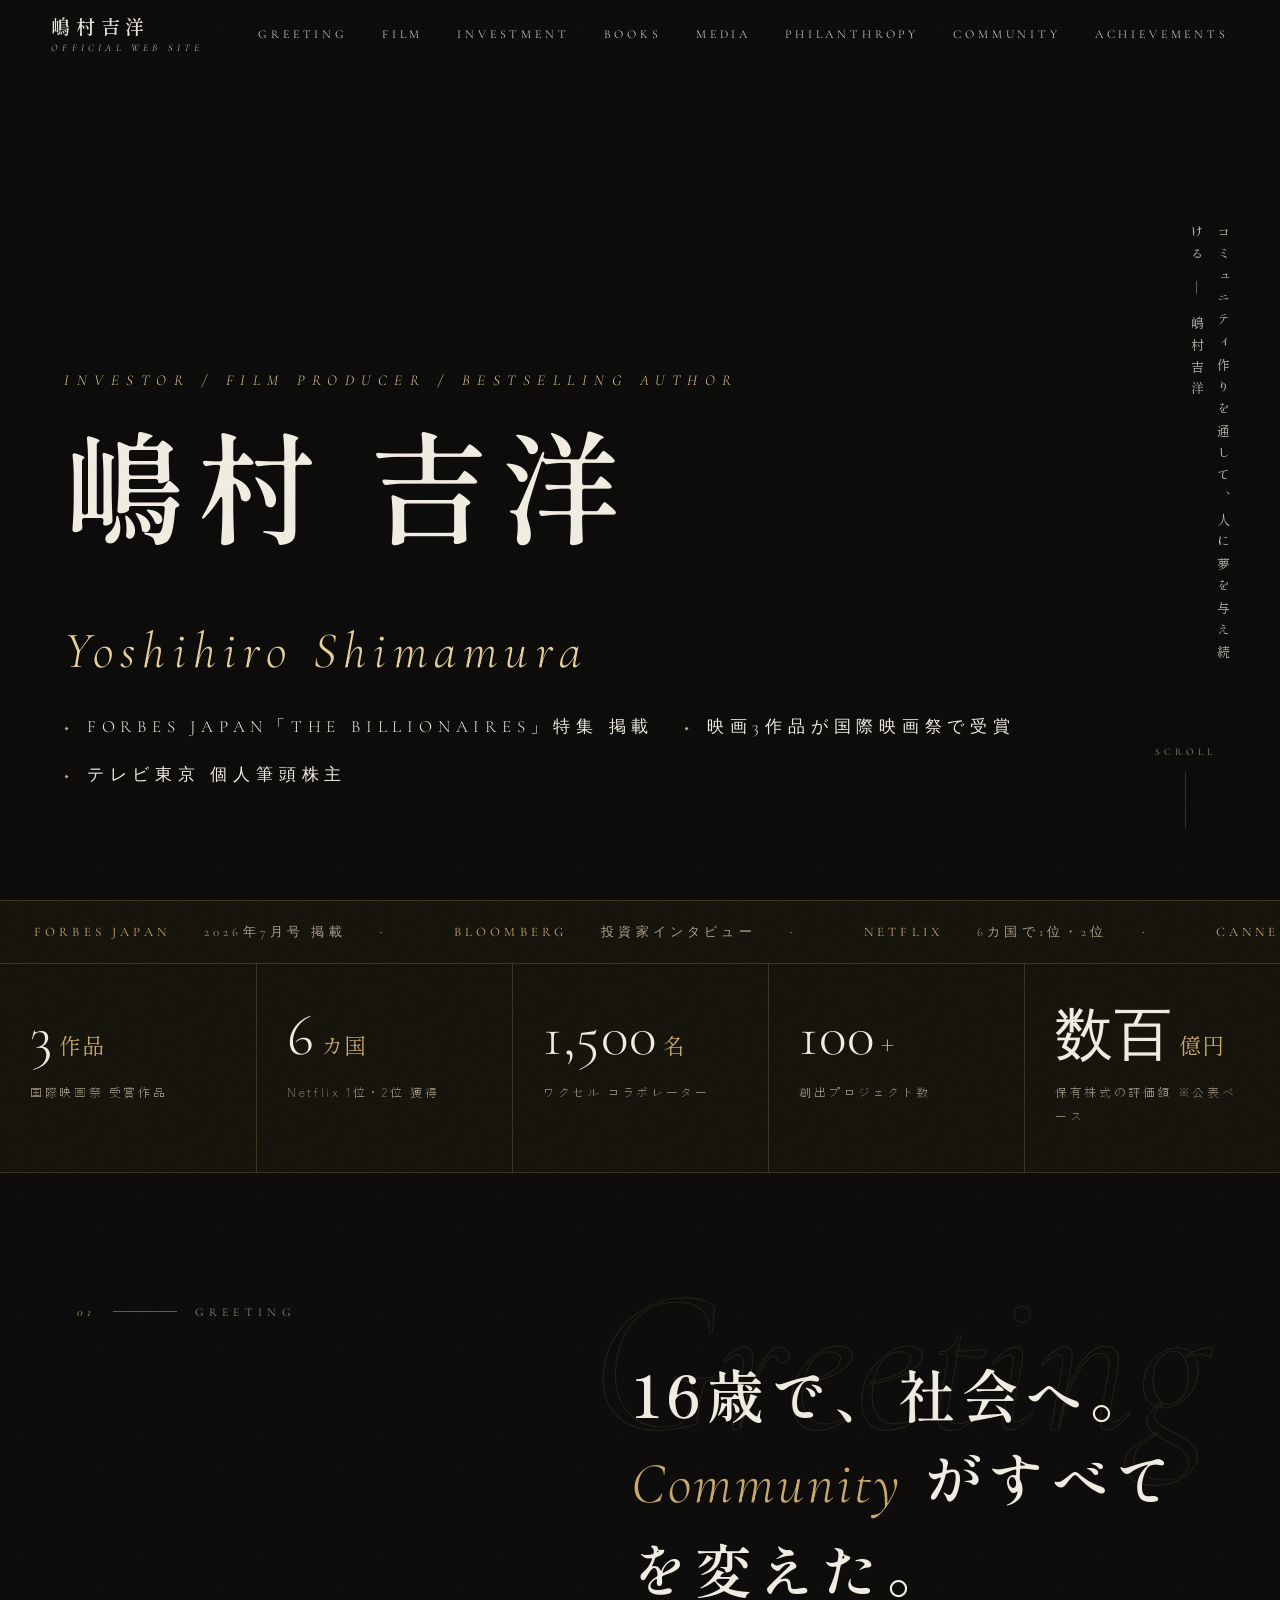
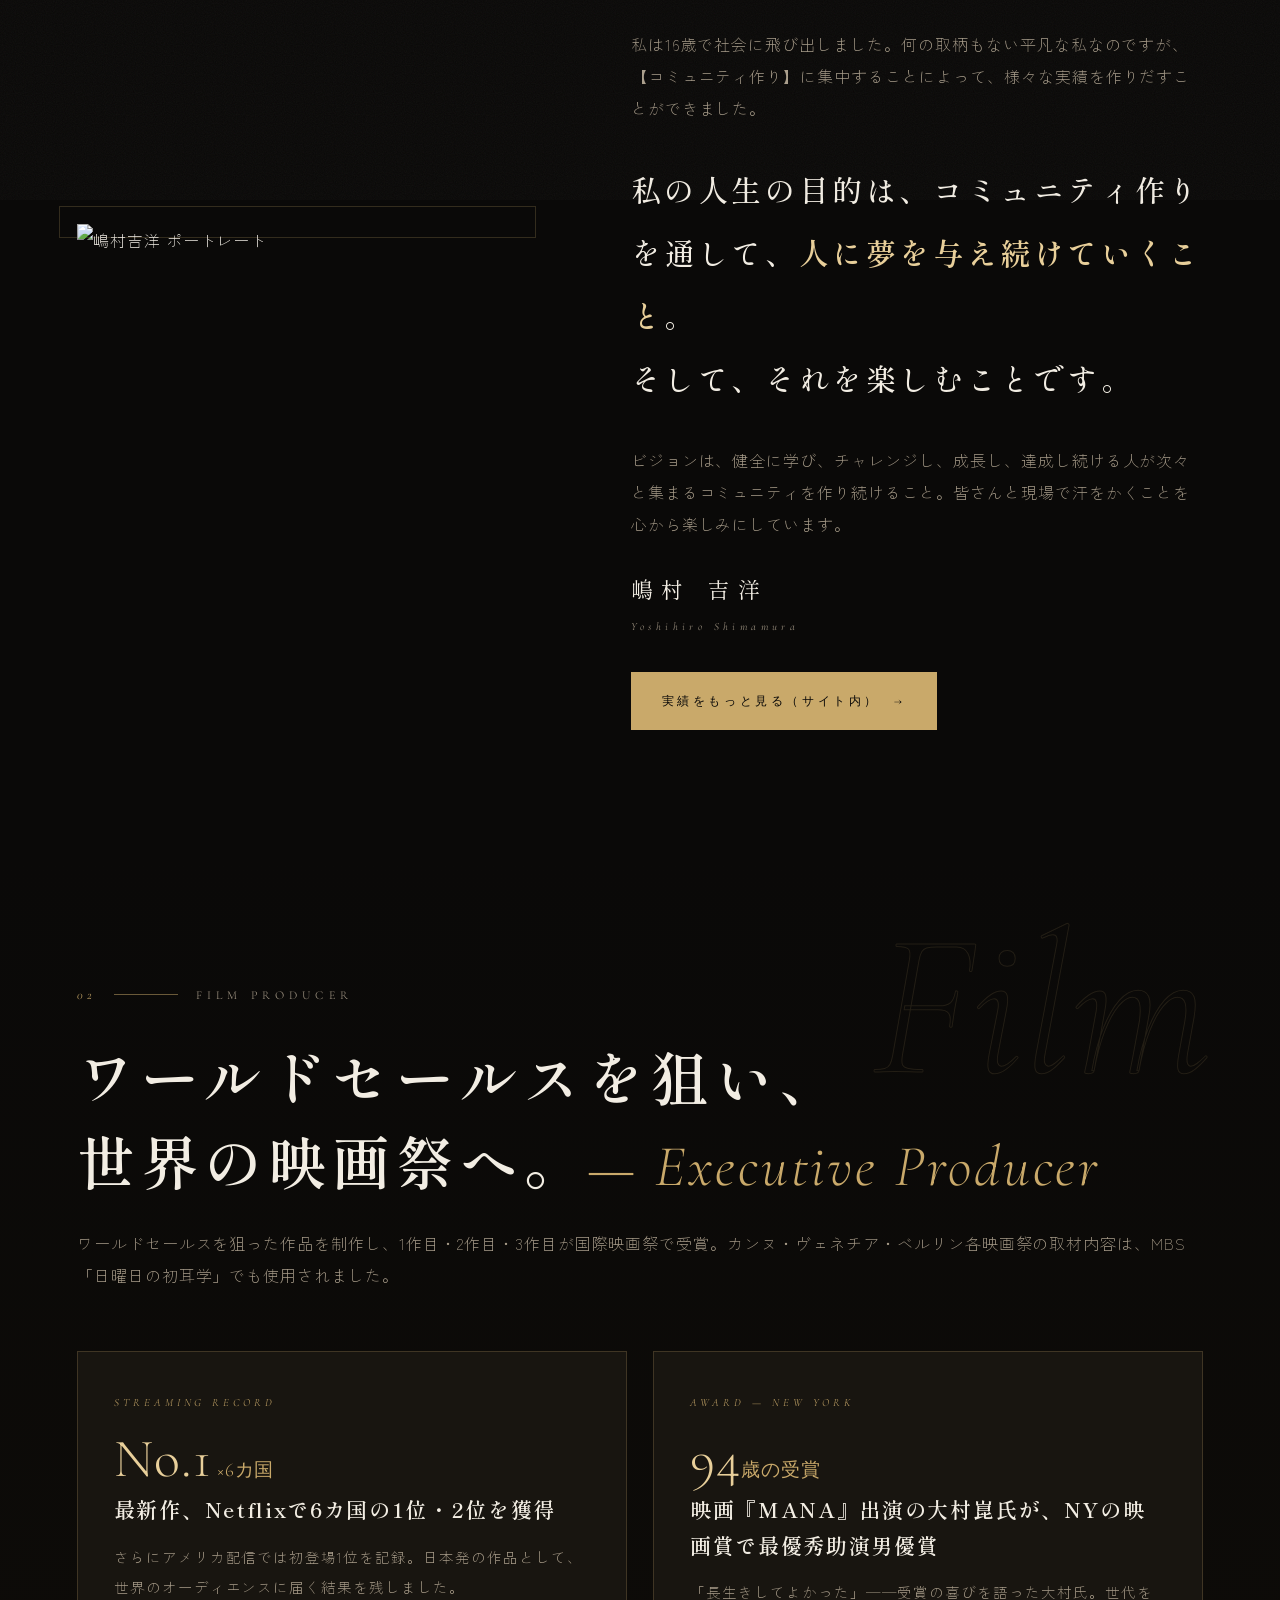
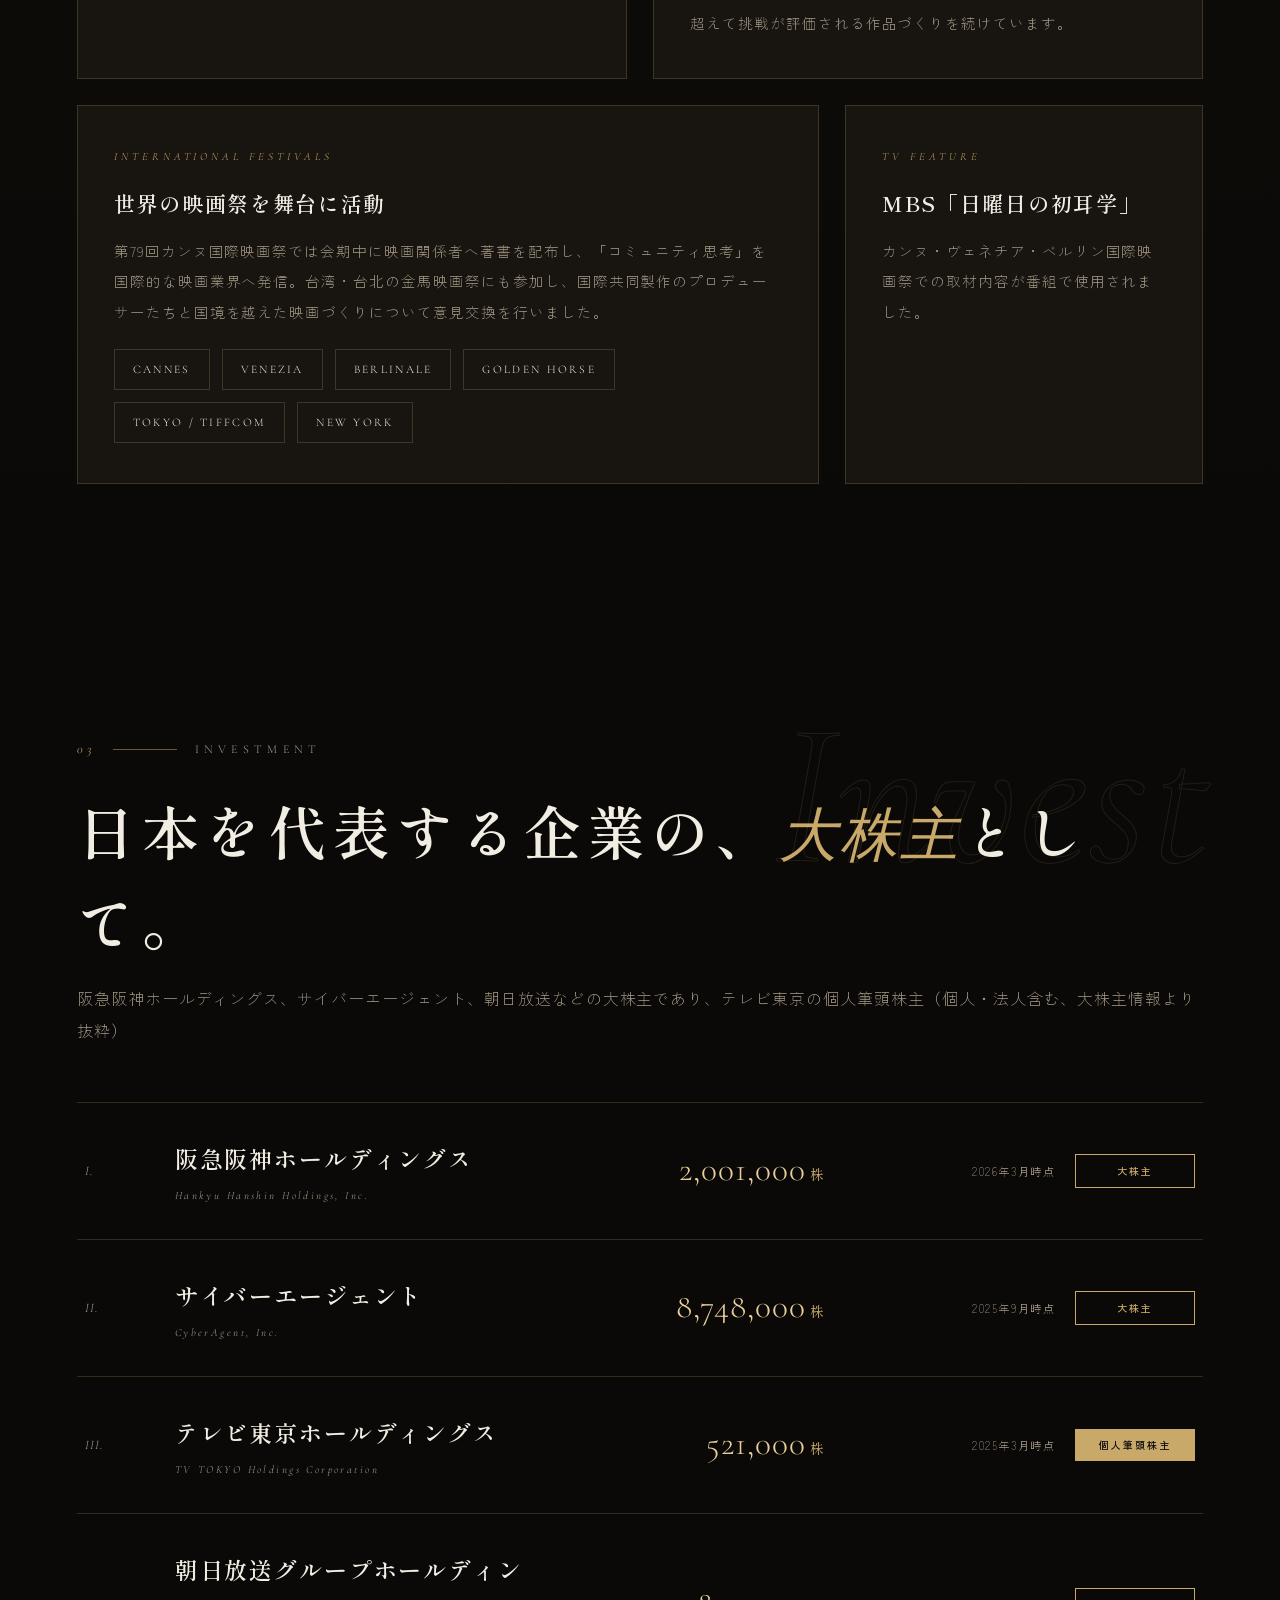
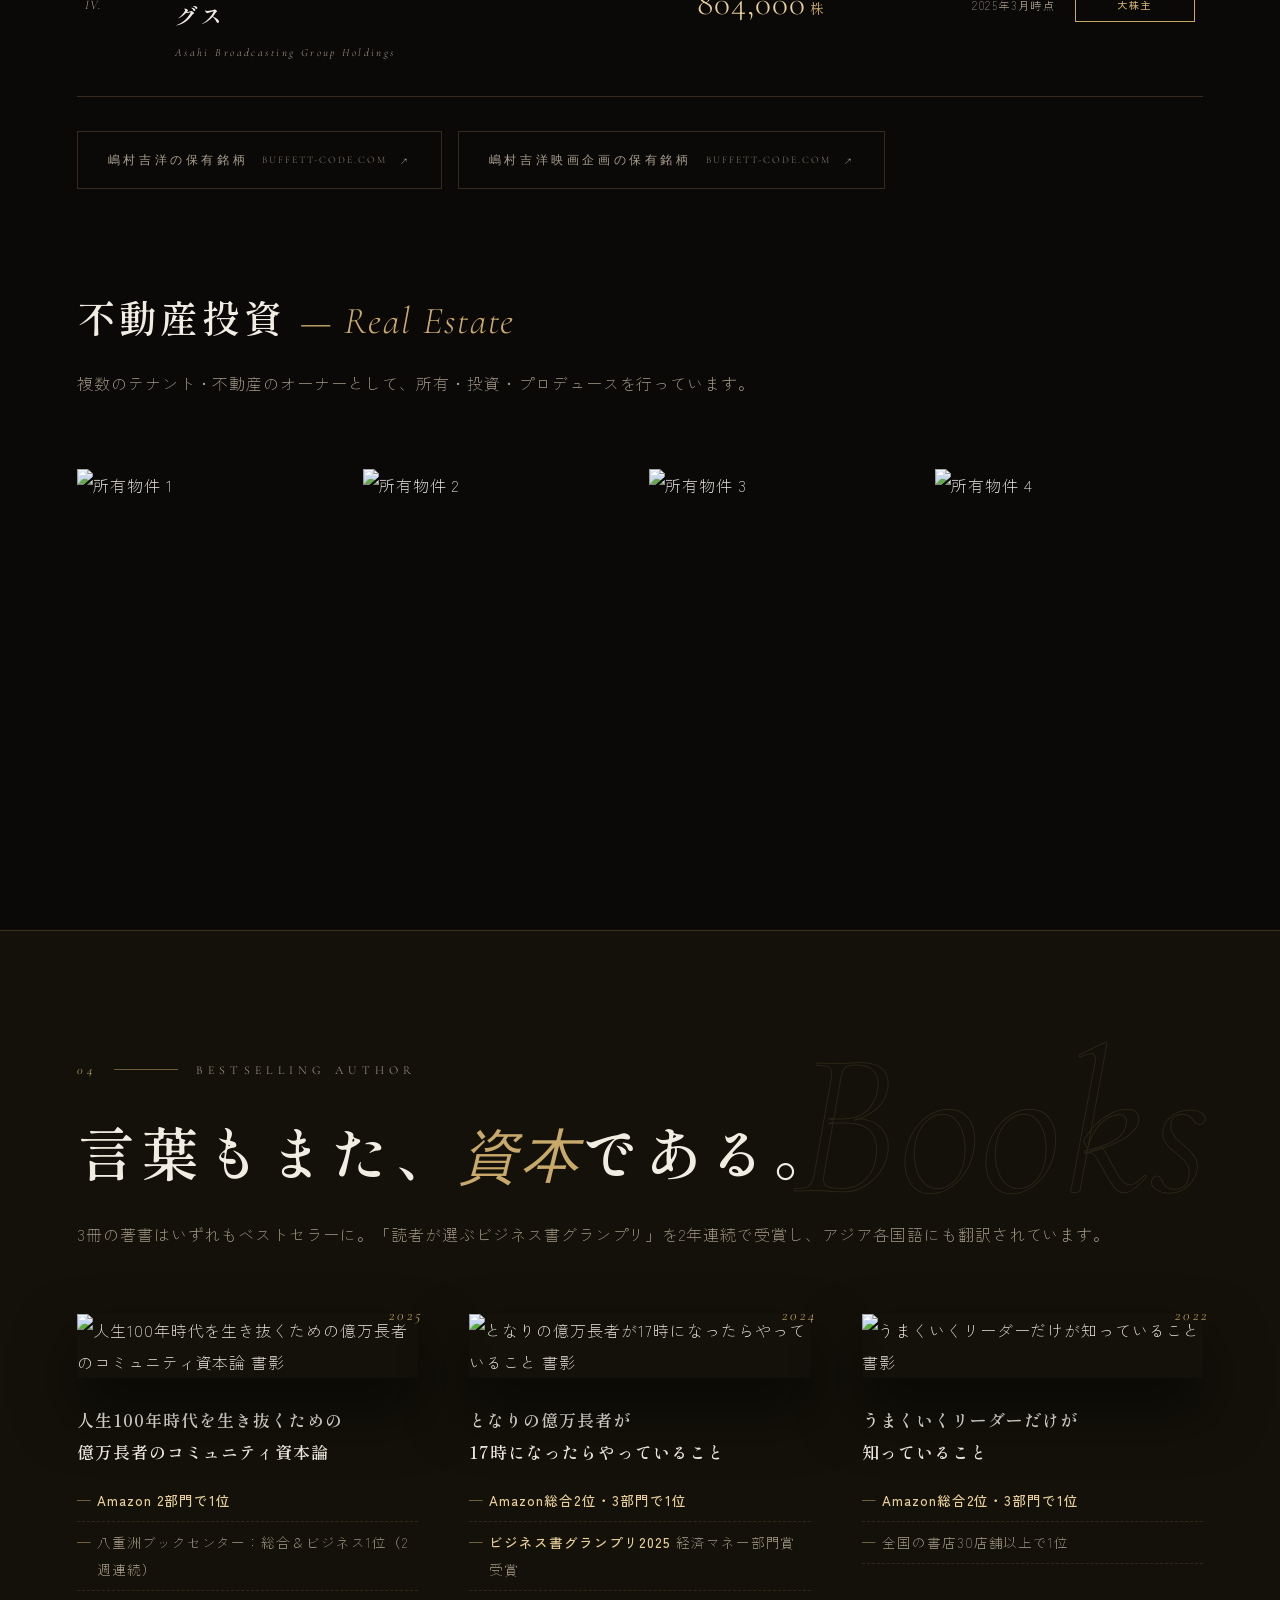
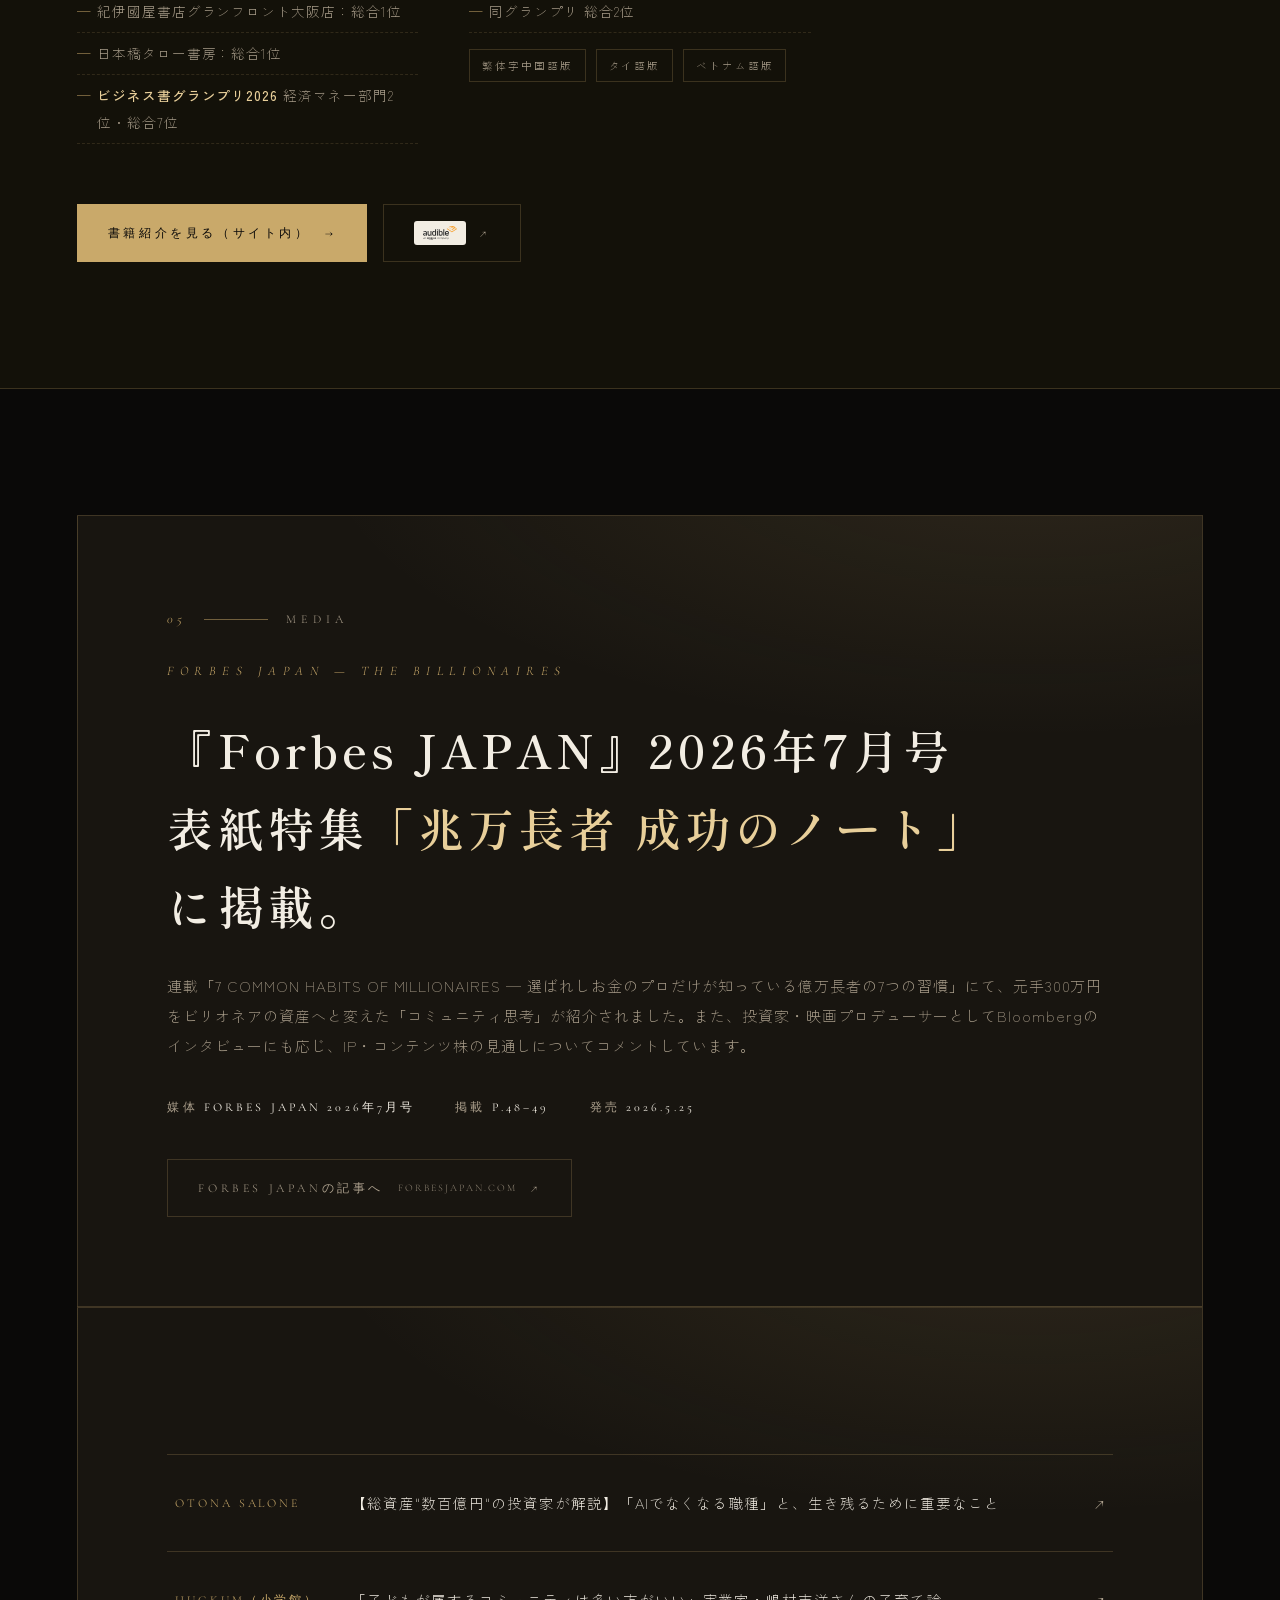
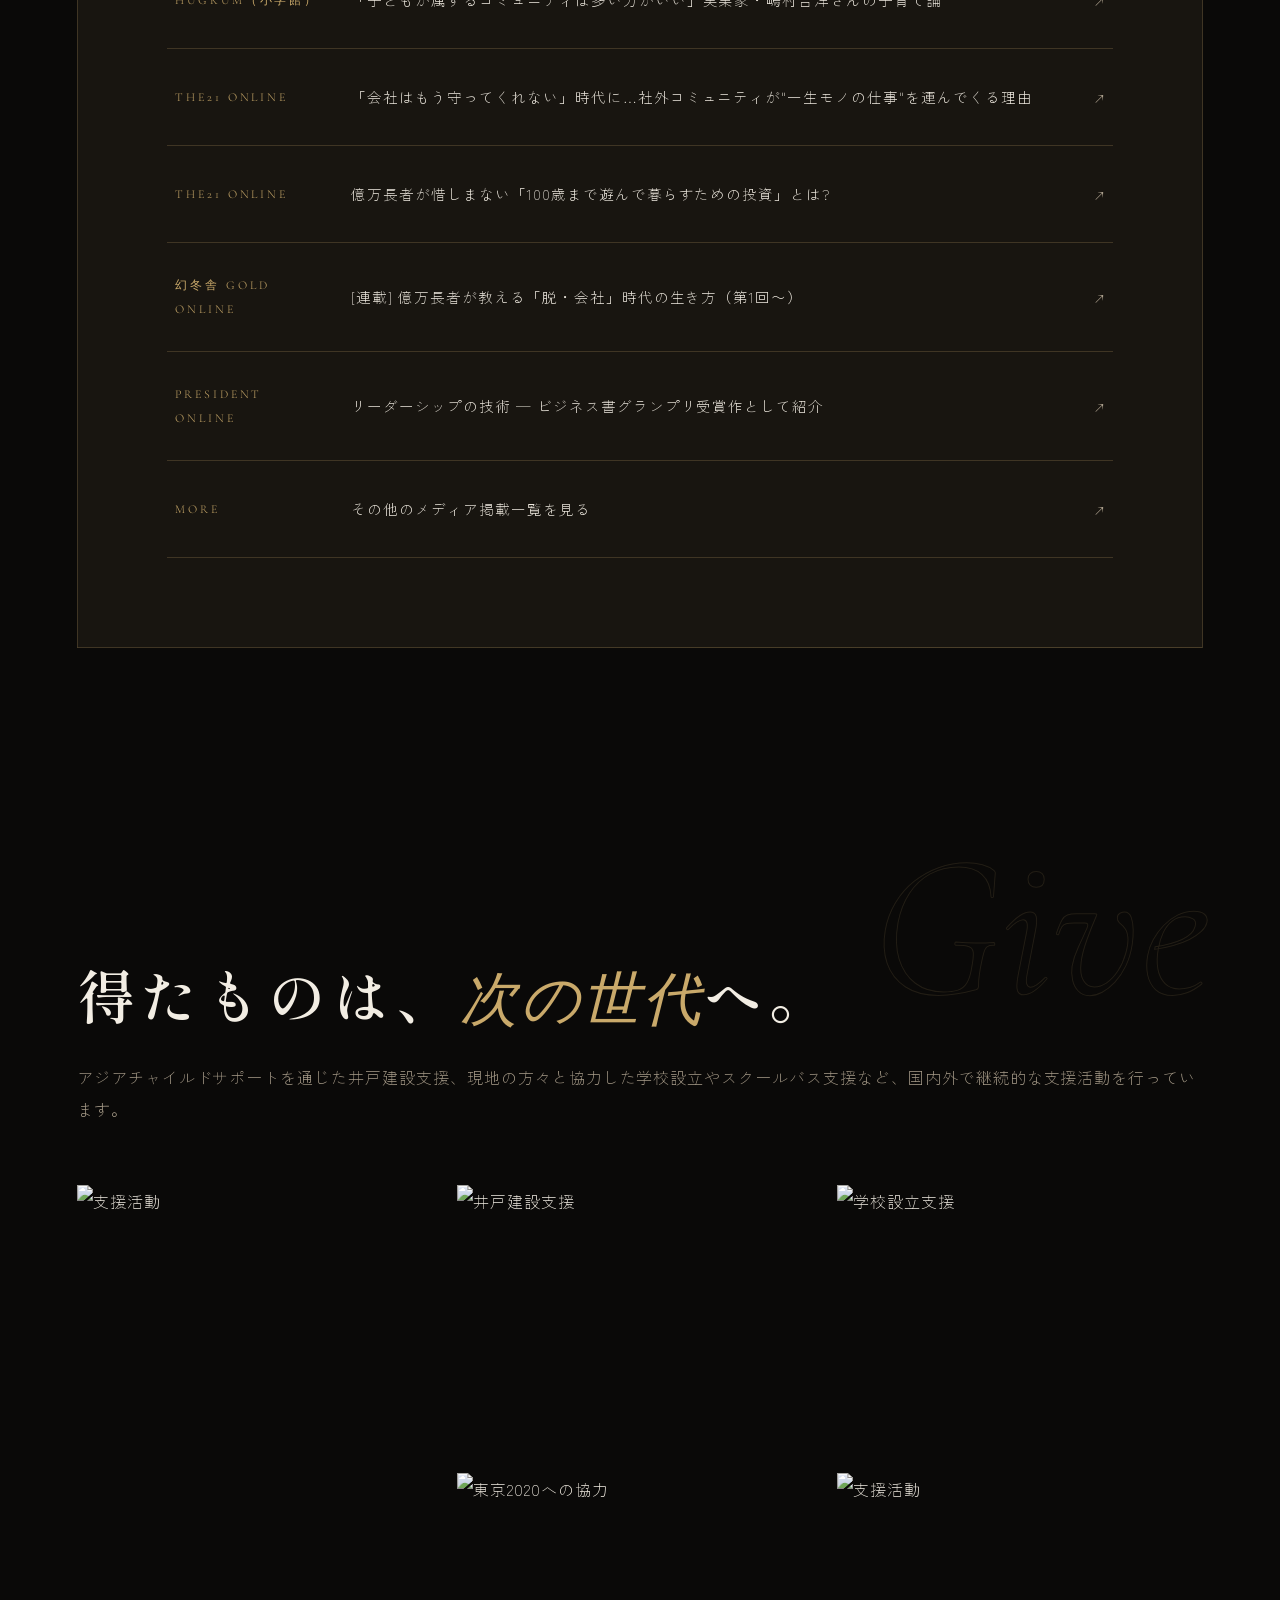
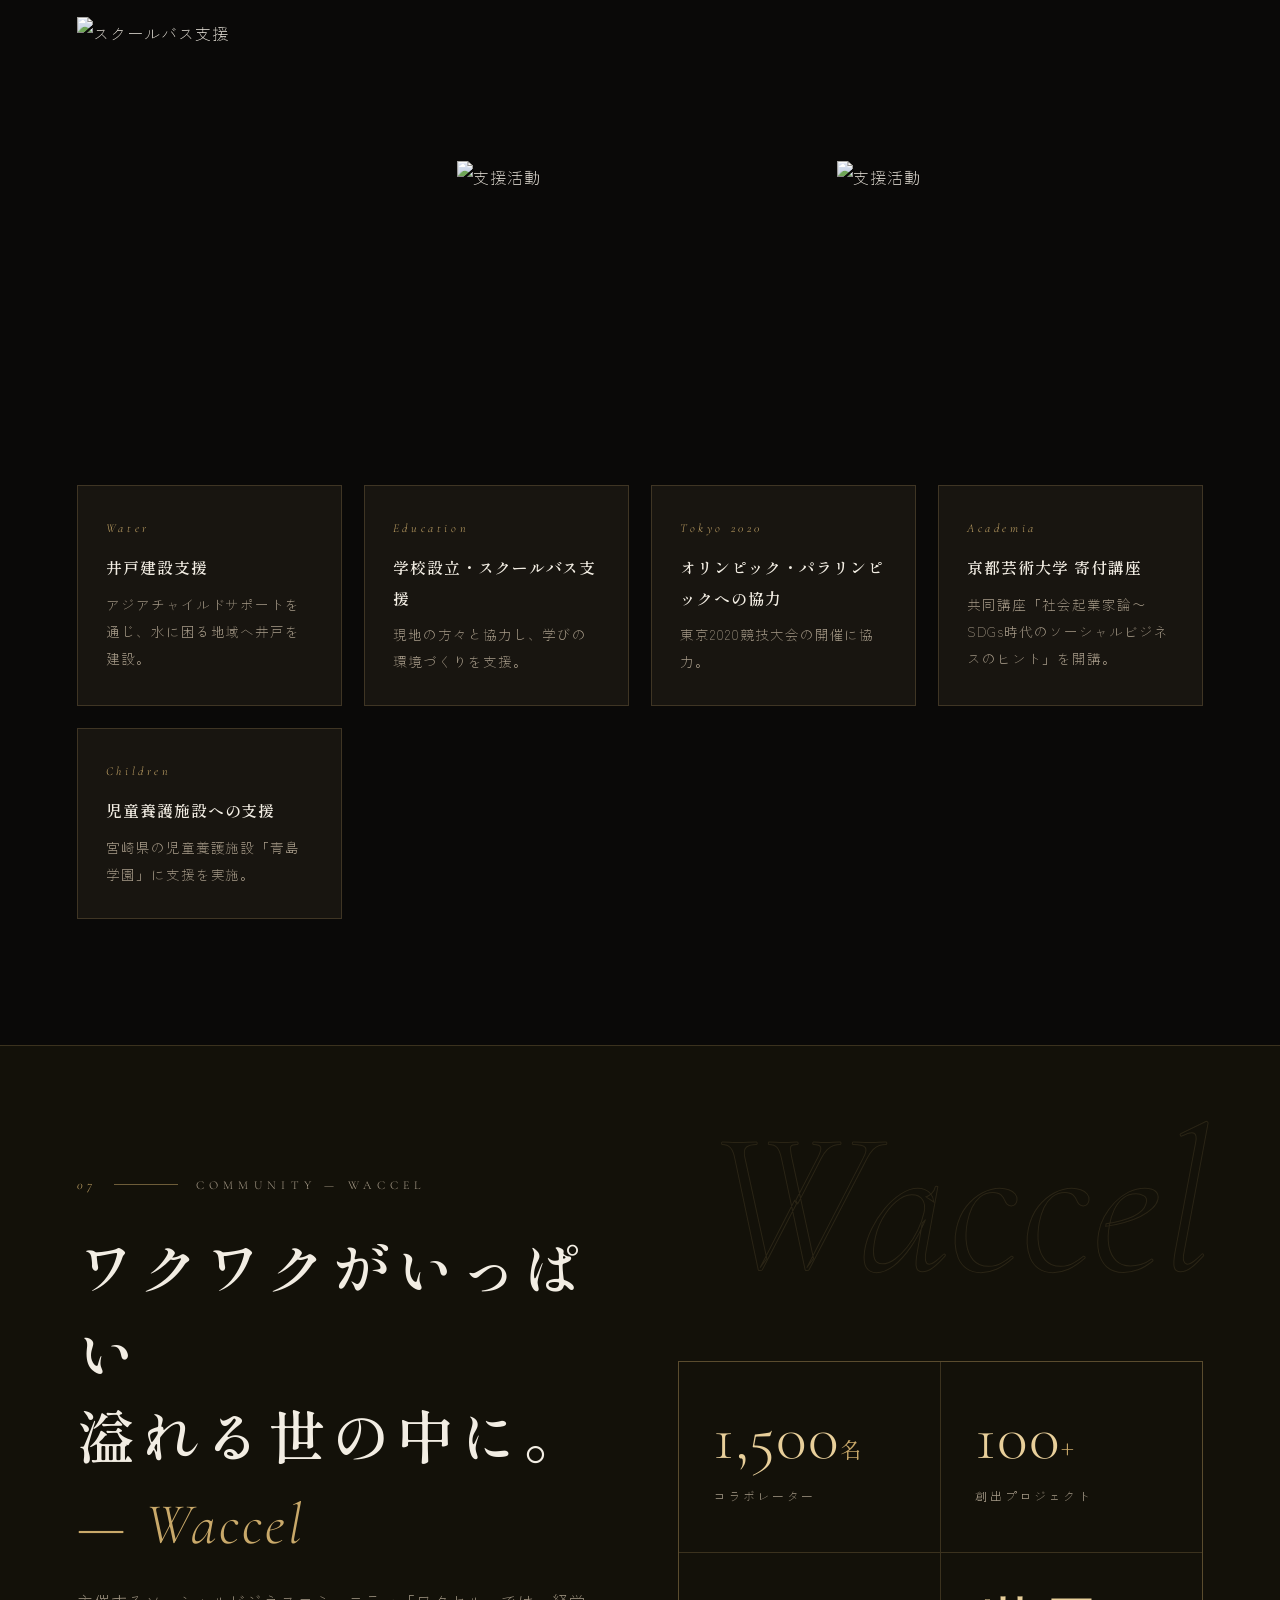
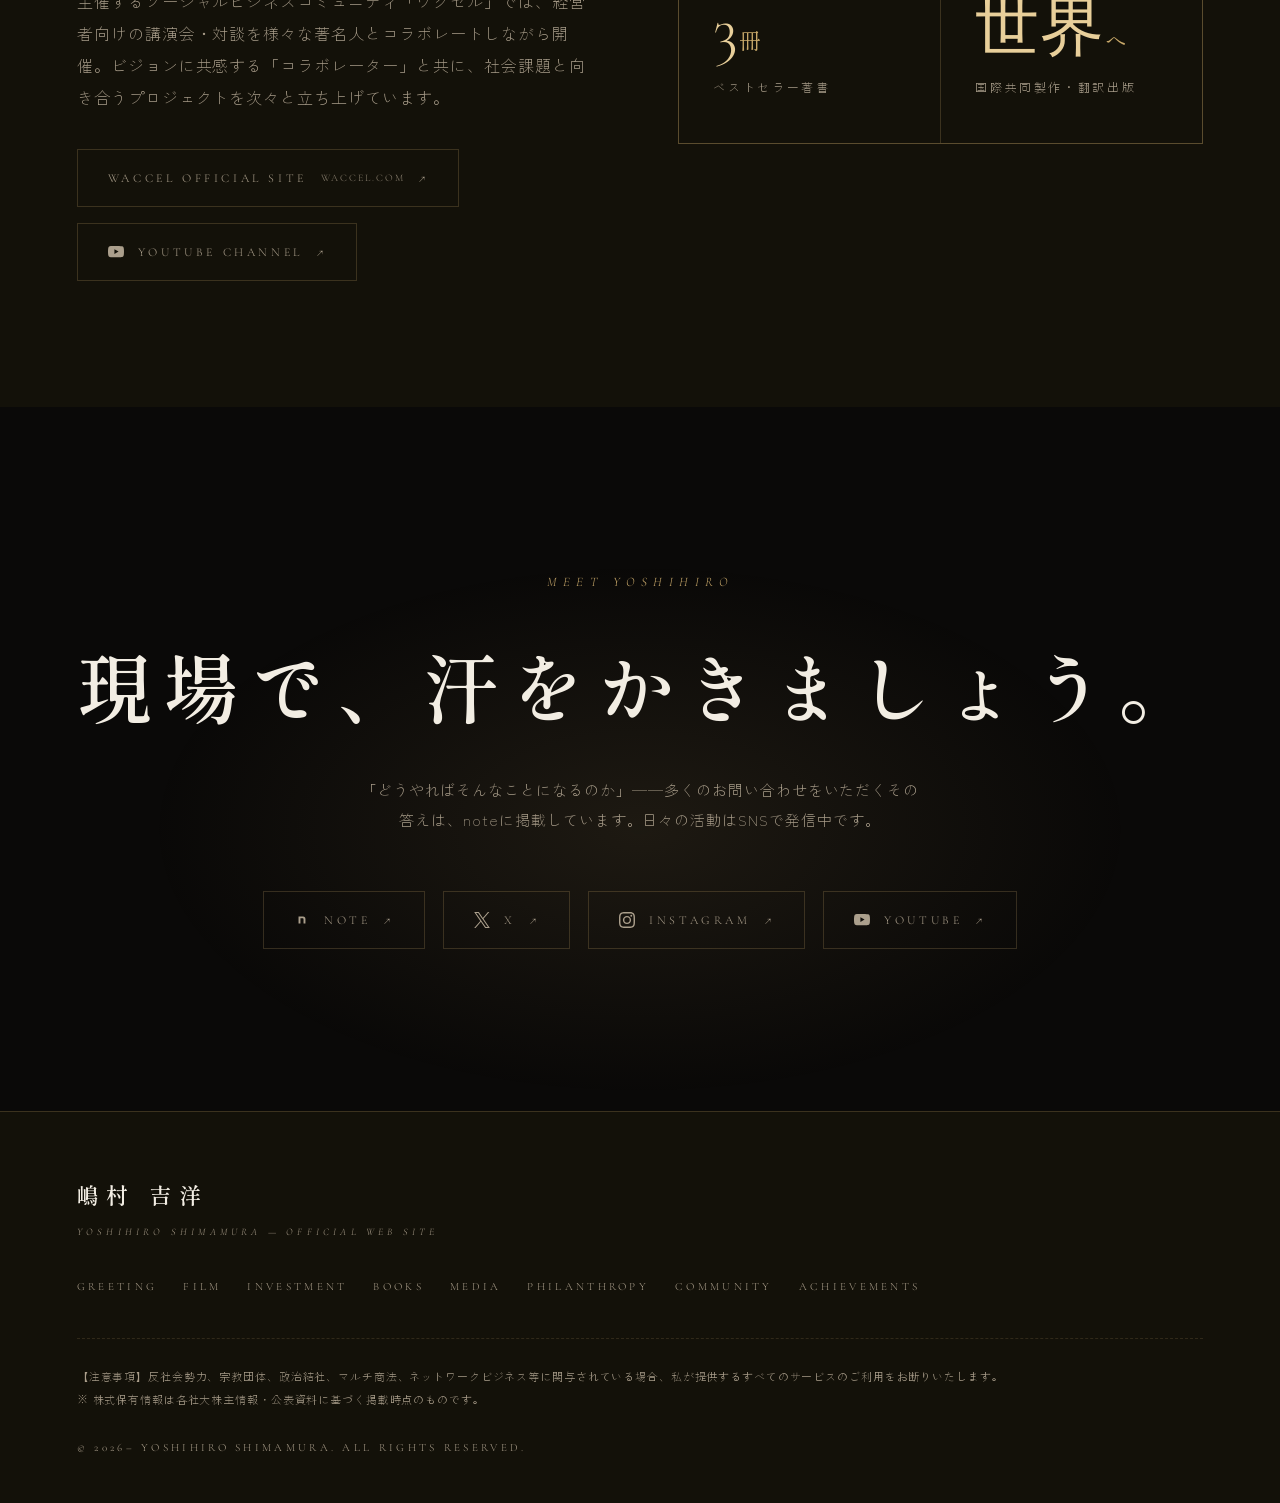
==== docs/index.html @ ad77ef1f "Publish site under docs/ for GitHub Pages, drop project files from repo Renames customize/ to docs/ " ====
<!DOCTYPE html>
<html lang="ja">
<head>
<meta charset="UTF-8">
<meta name="viewport" content="width=device-width, initial-scale=1">
<title>嶋村 吉洋 Yoshihiro Shimamura — Official Web Site</title>
<meta name="description" content="嶋村吉洋 オフィシャルウェブサイト。投資家・映画プロデューサー・ベストセラー作家。Forbes JAPAN掲載、映画3作品が国際映画祭受賞、阪急阪神HD・サイバーエージェント・朝日放送の大株主、テレビ東京の個人筆頭株主。">
<link rel="preconnect" href="https://fonts.googleapis.com">
<link rel="preconnect" href="https://fonts.gstatic.com" crossorigin>
<link href="https://fonts.googleapis.com/css2?family=Cormorant+Garamond:ital,wght@0,300;0,400;0,500;1,300;1,400&family=Shippori+Mincho+B1:wght@400;500;600;700&family=Zen+Kaku+Gothic+New:wght@300;400;500;700&display=swap" rel="stylesheet">
<link rel="stylesheet" href="css/index.css">
</head>
<body>

<div class="grain" aria-hidden="true"></div>
<div id="progress"></div>

<!-- PRELOADER -->
<div id="loader" aria-hidden="true">
  <div class="lname">嶋 村 吉 洋</div>
  <div class="lsub">Yoshihiro Shimamura — Official</div>
  <div class="lbar"><i id="lbarfill"></i></div>
  <div class="lcount"><span id="lcount">0</span> %</div>
</div>

<header>
  <div class="logo">嶋村吉洋<small>Official Web Site</small></div>
  <nav>
    <a href="#greeting">Greeting</a>
    <a href="#film">Film</a>
    <a href="#investment">Investment</a>
    <a href="#books">Books</a>
    <a href="#media">Media</a>
    <a href="#philanthropy">Philanthropy</a>
    <a href="#community">Community</a>
    <a href="achievements.html">Achievements</a>
  </nav>
  <button class="menu-btn" id="menuBtn" aria-label="メニューを開く" aria-expanded="false" aria-controls="mobileNav"><span></span><span></span><span></span></button>
</header>

<div class="mobile-nav" id="mobileNav">
  <a href="#greeting">Greeting</a>
  <a href="#film">Film</a>
  <a href="#investment">Investment</a>
  <a href="#books">Books</a>
  <a href="#media">Media</a>
  <a href="#philanthropy">Philanthropy</a>
  <a href="#community">Community</a>
  <a href="achievements.html">Achievements</a>
</div>

<!-- HERO -->
<section class="hero" id="top" style="padding:0">
  <div class="slides" id="slides"></div>
  <div class="veil"></div>
  <div class="bar t"></div>
  <div class="bar b"></div>
  <div class="vertname">コミュニティ作りを通して、人に夢を与え続ける — 嶋村吉洋</div>
  <div class="hero-inner">
    <p class="kicker">Investor / Film Producer / Bestselling Author</p>
    <h1>
      <span class="ln"><span>嶋村 吉洋</span></span>
      <span class="ln"><span style="font-family:var(--serif-en);font-style:italic;font-weight:300;font-size:.42em;letter-spacing:.14em;color:var(--gold-bright)">Yoshihiro Shimamura</span></span>
    </h1>
    <div class="roles">
      <span style="transition-delay:.5s"><i>◆</i>Forbes JAPAN「THE BILLIONAIRES」特集 掲載</span>
      <span style="transition-delay:.65s"><i>◆</i>映画3作品が国際映画祭で受賞</span>
      <span style="transition-delay:.8s"><i>◆</i>テレビ東京 個人筆頭株主</span>
    </div>
  </div>
  <div class="scrollcue">Scroll<span class="w"><i></i></span></div>
</section>

<!-- TICKER -->
<div class="ticker" aria-hidden="true">
  <div class="track" id="tickertrack">
    <div class="item"><b>Forbes JAPAN</b> 2026年7月号 掲載</div>
    <div class="item"><b>Bloomberg</b> 投資家インタビュー</div>
    <div class="item"><b>Netflix</b> 6カ国で1位・2位</div>
    <div class="item"><b>Cannes</b> 第79回カンヌ国際映画祭</div>
    <div class="item"><b>Venezia</b> ヴェネチア国際映画祭</div>
    <div class="item"><b>Berlinale</b> ベルリン国際映画祭</div>
    <div class="item"><b>MBS</b>「日曜日の初耳学」</div>
    <div class="item"><b>ビジネス書グランプリ</b> 経済・マネー部門賞</div>
    <div class="item"><b>PRESIDENT Online</b> / <b>THE21</b> / <b>幻冬舎GOLD ONLINE</b></div>
  </div>
</div>

<!-- NUMBERS -->
<div class="numbers">
  <div class="numgrid container" style="max-width:1400px">
    <div class="num rv"><div class="v"><span class="cnt" data-to="3">0</span><span class="u">作品</span></div><div class="l">国際映画祭 受賞作品</div></div>
    <div class="num rv d1"><div class="v"><span class="cnt" data-to="6">0</span><span class="u">カ国</span></div><div class="l">Netflix 1位・2位 獲得</div></div>
    <div class="num rv d2"><div class="v"><span class="cnt" data-to="1500" data-comma="1">0</span><span class="u">名</span></div><div class="l">ワクセル コラボレーター</div></div>
    <div class="num rv d3"><div class="v"><span class="cnt" data-to="100">0</span><span class="u">+</span></div><div class="l">創出プロジェクト数</div></div>
    <div class="num rv d4"><div class="v">数百<span class="u">億円</span></div><div class="l">保有株式の評価額 ※公表ベース</div></div>
  </div>
</div>

<!-- GREETING -->
<section id="greeting">
  <div class="container">
    <span class="ghost">Greeting</span>
    <div class="eyebrow rv"><span class="no">01</span><span class="rule"></span><span class="lab">Greeting</span></div>
    <div class="greet">
      <div class="portrait rv">
        <div class="frame"></div>
        <div class="imgrv"><img src="https://shimamura-yoshihiro.jp/wp-content/themes/simamurahp/image/greeting_1.png" alt="嶋村吉洋 ポートレート" loading="lazy"></div>
      </div>
      <div>
        <h2 class="title mask"><span>16歳で、社会へ。<br><em>Community</em> がすべてを変えた。</span></h2>
        <p class="lead rv">私は16歳で社会に飛び出しました。何の取柄もない平凡な私なのですが、【コミュニティ作り】に集中することによって、様々な実績を作りだすことができました。</p>
        <blockquote class="rv d1">私の人生の目的は、コミュニティ作りを通して、<strong>人に夢を与え続けていくこと</strong>。<br>そして、それを楽しむことです。</blockquote>
        <p class="lead rv d2">ビジョンは、健全に学び、チャレンジし、成長し、達成し続ける人が次々と集まるコミュニティを作り続けること。皆さんと現場で汗をかくことを心から楽しみにしています。</p>
        <div class="sig rv d3">嶋村 吉洋<small>Yoshihiro Shimamura</small></div>
        <div class="srclinks rv d3" style="margin-top:34px">
          <a class="btn primary" href="achievements.html"><span>実績をもっと見る（サイト内）</span><span class="ar">→</span></a>
        </div>
      </div>
    </div>
  </div>
</section>

<!-- FILM -->
<section class="film" id="film">
  <div class="container">
    <span class="ghost">Film</span>
    <div class="eyebrow rv"><span class="no">02</span><span class="rule"></span><span class="lab">Film Producer</span></div>
    <h2 class="title mask"><span>ワールドセールスを狙い、<br>世界の映画祭へ。<em>— Executive Producer</em></span></h2>
    <p class="lead rv">ワールドセールスを狙った作品を制作し、1作目・2作目・3作目が国際映画祭で受賞。カンヌ・ヴェネチア・ベルリン各映画祭の取材内容は、MBS「日曜日の初耳学」でも使用されました。</p>

    <div class="filmgrid">
      <div class="card c6 rv">
        <div class="tag">Streaming Record</div>
        <div class="big">No.1<span style="font-size:.35em;color:var(--gold)"> ×6カ国</span></div>
        <h3>最新作、Netflixで6カ国の1位・2位を獲得</h3>
        <p>さらにアメリカ配信では初登場1位を記録。日本発の作品として、世界のオーディエンスに届く結果を残しました。</p>
      </div>
      <div class="card c6 rv d1">
        <div class="tag">Award — New York</div>
        <div class="big">94<span style="font-size:.35em;color:var(--gold)">歳の受賞</span></div>
        <h3>映画『MANA』出演の大村崑氏が、NYの映画賞で最優秀助演男優賞</h3>
        <p>「長生きしてよかった」——受賞の喜びを語った大村氏。世代を超えて挑戦が評価される作品づくりを続けています。</p>
      </div>
      <div class="card c8 rv">
        <div class="tag">International Festivals</div>
        <h3>世界の映画祭を舞台に活動</h3>
        <p>第79回カンヌ国際映画祭では会期中に映画関係者へ著書を配布し、「コミュニティ思考」を国際的な映画業界へ発信。台湾・台北の金馬映画祭にも参加し、国際共同製作のプロデューサーたちと国境を越えた映画づくりについて意見交換を行いました。</p>
        <div class="festivals">
          <span class="chip">Cannes</span><span class="chip">Venezia</span><span class="chip">Berlinale</span>
          <span class="chip">Golden Horse</span><span class="chip">Tokyo / TIFFCOM</span><span class="chip">New York</span>
        </div>
      </div>
      <div class="card c4 rv d1">
        <div class="tag">TV Feature</div>
        <h3>MBS「日曜日の初耳学」</h3>
        <p>カンヌ・ヴェネチア・ベルリン国際映画祭での取材内容が番組で使用されました。</p>
      </div>
    </div>
  </div>
</section>

<!-- INVESTMENT -->
<section id="investment">
  <div class="container">
    <span class="ghost">Invest</span>
    <div class="eyebrow rv"><span class="no">03</span><span class="rule"></span><span class="lab">Investment</span></div>
    <h2 class="title mask"><span>日本を代表する企業の、<em>大株主</em>として。</span></h2>
    <p class="lead rv">阪急阪神ホールディングス、サイバーエージェント、朝日放送などの大株主であり、テレビ東京の個人筆頭株主（個人・法人含む、大株主情報より抜粋）</p>

    <div class="holdings rv">
      <div class="hrow">
        <div class="idx">I.</div>
        <div class="cname">阪急阪神ホールディングス<small>Hankyu Hanshin Holdings, Inc.</small></div>
        <div class="shares"><span class="cnt" data-to="2001000" data-comma="1">0</span><span class="u">株</span></div>
        <div class="note">2026年3月時点</div>
        <div class="badge o">大株主</div>
      </div>
      <div class="hrow">
        <div class="idx">II.</div>
        <div class="cname">サイバーエージェント<small>CyberAgent, Inc.</small></div>
        <div class="shares"><span class="cnt" data-to="8748000" data-comma="1">0</span><span class="u">株</span></div>
        <div class="note">2025年9月時点</div>
        <div class="badge o">大株主</div>
      </div>
      <div class="hrow">
        <div class="idx">III.</div>
        <div class="cname">テレビ東京ホールディングス<small>TV TOKYO Holdings Corporation</small></div>
        <div class="shares"><span class="cnt" data-to="521000" data-comma="1">0</span><span class="u">株</span></div>
        <div class="note">2025年3月時点</div>
        <div class="badge">個人筆頭株主</div>
      </div>
      <div class="hrow">
        <div class="idx">IV.</div>
        <div class="cname">朝日放送グループホールディングス<small>Asahi Broadcasting Group Holdings</small></div>
        <div class="shares"><span class="cnt" data-to="804000" data-comma="1">0</span><span class="u">株</span></div>
        <div class="note">2025年3月時点</div>
        <div class="badge o">大株主</div>
      </div>
    </div>

    <div class="srclinks rv d1">
      <a class="btn ext" href="https://www.buffett-code.com/shareholder/712ce4a10c81c7f16dd77664915bdfbb" target="_blank" rel="noopener"><span>嶋村吉洋の保有銘柄</span><span class="site">buffett-code.com</span><span class="ar">↗</span></a>
      <a class="btn ext" href="https://www.buffett-code.com/shareholder/2bcb780093d4dfd647fb381578586227" target="_blank" rel="noopener"><span>嶋村吉洋映画企画の保有銘柄</span><span class="site">buffett-code.com</span><span class="ar">↗</span></a>
    </div>

    <h2 class="title mask" style="margin-top:100px;font-size:clamp(24px,3vw,38px)"><span>不動産投資 <em>— Real Estate</em></span></h2>
    <p class="lead rv">複数のテナント・不動産のオーナーとして、所有・投資・プロデュースを行っています。</p>
    <div class="estate">
      <div class="imgrv rv"><img src="https://shimamura-yoshihiro.jp/wp-content/themes/simamurahp/image/Investment_01.jpg" alt="所有物件 1" loading="lazy"></div>
      <div class="imgrv rv d1"><img src="https://shimamura-yoshihiro.jp/wp-content/themes/simamurahp/image/Investment_02.jpg" alt="所有物件 2" loading="lazy"></div>
      <div class="imgrv rv d2"><img src="https://shimamura-yoshihiro.jp/wp-content/themes/simamurahp/image/Investment_03.jpg" alt="所有物件 3" loading="lazy"></div>
      <div class="imgrv rv d3"><img src="https://shimamura-yoshihiro.jp/wp-content/themes/simamurahp/image/Investment_04.jpg" alt="所有物件 4" loading="lazy"></div>
    </div>
  </div>
</section>

<!-- BOOKS -->
<section class="books" id="books">
  <div class="container">
    <span class="ghost">Books</span>
    <div class="eyebrow rv"><span class="no">04</span><span class="rule"></span><span class="lab">Bestselling Author</span></div>
    <h2 class="title mask"><span>言葉もまた、<em>資本</em>である。</span></h2>
    <p class="lead rv">3冊の著書はいずれもベストセラーに。「読者が選ぶビジネス書グランプリ」を2年連続で受賞し、アジア各国語にも翻訳されています。</p>

    <div class="bookgrid">
      <div class="book rv">
        <span class="yr">2025</span>
        <div class="cover imgrv"><img src="https://shimamura-yoshihiro.jp/wp-content/themes/simamurahp/image/shimamurayoshihiro_book_03_cover.jpg" alt="人生100年時代を生き抜くための億万長者のコミュニティ資本論 書影" loading="lazy"></div>
        <h3>人生100年時代を生き抜くための<br>億万長者のコミュニティ資本論</h3>
        <ul>
          <li><b>Amazon 2部門で1位</b></li>
          <li>八重洲ブックセンター：総合＆ビジネス1位（2週連続）</li>
          <li>紀伊國屋書店グランフロント大阪店：総合1位</li>
          <li>日本橋タロー書房：総合1位</li>
          <li><b>ビジネス書グランプリ2026</b> 経済マネー部門2位・総合7位</li>
        </ul>
      </div>
      <div class="book rv d1">
        <span class="yr">2024</span>
        <div class="cover imgrv"><img src="https://shimamura-yoshihiro.jp/wp-content/themes/simamurahp/image/shimamurayoshihiro_book_02_cover.jpg" alt="となりの億万長者が17時になったらやっていること 書影" loading="lazy"></div>
        <h3>となりの億万長者が<br>17時になったらやっていること</h3>
        <ul>
          <li><b>Amazon総合2位・3部門で1位</b></li>
          <li><b>ビジネス書グランプリ2025</b> 経済マネー部門賞 受賞</li>
          <li>同グランプリ 総合2位</li>
        </ul>
        <div class="langs"><span>繁体字中国語版</span><span>タイ語版</span><span>ベトナム語版</span></div>
      </div>
      <div class="book rv d2">
        <span class="yr">2022</span>
        <div class="cover imgrv"><img src="https://shimamura-yoshihiro.jp/wp-content/themes/simamurahp/image/%E6%9B%B8%E5%BD%B1.jpg" alt="うまくいくリーダーだけが知っていること 書影" loading="lazy"></div>
        <h3>うまくいくリーダーだけが<br>知っていること</h3>
        <ul>
          <li><b>Amazon総合2位・3部門で1位</b></li>
          <li>全国の書店30店舗以上で1位</li>
        </ul>
      </div>
    </div>
    <div class="srclinks rv" style="margin-top:60px">
      <a class="btn primary" href="books.html"><span>書籍紹介を見る（サイト内）</span><span class="ar">→</span></a>
      <a class="btn ext" href="https://x.gd/avuwR" target="_blank" rel="noopener"><span class="logo-chip"><img src="img/logos/audible.svg" alt="Audible でオーディオブックを聴く"></span><span class="ar">↗</span></a>
    </div>
  </div>
</section>

<!-- FORBES / MEDIA -->
<section class="forbes" id="media">
  <div class="container rv">
    <div class="eyebrow"><span class="no">05</span><span class="rule"></span><span class="lab">Media</span></div>
    <div class="fx">Forbes JAPAN — The Billionaires</div>
    <h2>『Forbes JAPAN』2026年7月号<br>表紙特集<em>「兆万長者 成功のノート」</em>に掲載。</h2>
    <p>連載「7 COMMON HABITS OF MILLIONAIRES — 選ばれしお金のプロだけが知っている億万長者の7つの習慣」にて、元手300万円をビリオネアの資産へと変えた「コミュニティ思考」が紹介されました。また、投資家・映画プロデューサーとしてBloombergのインタビューにも応じ、IP・コンテンツ株の見通しについてコメントしています。</p>
    <div class="meta">
      <div>媒体 <b>Forbes JAPAN 2026年7月号</b></div>
      <div>掲載 <b>P.48–49</b></div>
      <div>発売 <b>2026.5.25</b></div>
    </div>
    <div class="srclinks" style="margin-top:40px">
      <a class="btn ext" href="https://forbesjapan.com/articles/detail/98605" target="_blank" rel="noopener"><span>Forbes JAPANの記事へ</span><span class="site">forbesjapan.com</span><span class="ar">↗</span></a>
    </div>
  </div>

  <div class="container">
    <div class="medlist rv">
      <a class="med" href="https://otonasalone.jp/978425/" target="_blank" rel="noopener">
        <div class="src">Otona Salone</div>
        <div class="ttl">【総資産"数百億円"の投資家が解説】「AIでなくなる職種」と、生き残るために重要なこと</div>
        <div class="go">↗</div>
      </a>
      <a class="med" href="https://hugkum.sho.jp/779160" target="_blank" rel="noopener">
        <div class="src">HugKum（小学館）</div>
        <div class="ttl">「子どもが属するコミュニティは多い方がいい」実業家・嶋村吉洋さんの子育て論</div>
        <div class="go">↗</div>
      </a>
      <a class="med" href="https://the21.php.co.jp/detail/13934" target="_blank" rel="noopener">
        <div class="src">THE21 Online</div>
        <div class="ttl">「会社はもう守ってくれない」時代に…社外コミュニティが"一生モノの仕事"を運んでくる理由</div>
        <div class="go">↗</div>
      </a>
      <a class="med" href="https://the21.php.co.jp/detail/11973" target="_blank" rel="noopener">
        <div class="src">THE21 Online</div>
        <div class="ttl">億万長者が惜しまない「100歳まで遊んで暮らすための投資」とは?</div>
        <div class="go">↗</div>
      </a>
      <a class="med" href="https://gentosha-go.com/ud/authors/639c04b6a53aef0fc6000000" target="_blank" rel="noopener">
        <div class="src">幻冬舎 Gold Online</div>
        <div class="ttl">[連載] 億万長者が教える「脱・会社」時代の生き方（第1回〜）</div>
        <div class="go">↗</div>
      </a>
      <a class="med" href="https://president.jp/articles/-/92252" target="_blank" rel="noopener">
        <div class="src">President Online</div>
        <div class="ttl">リーダーシップの技術 — ビジネス書グランプリ受賞作として紹介</div>
        <div class="go">↗</div>
      </a>
      <a class="med" href="https://shimamura-yoshihiro.jp/media" target="_blank" rel="noopener">
        <div class="src">More</div>
        <div class="ttl">その他のメディア掲載一覧を見る</div>
        <div class="go">↗</div>
      </a>
    </div>
  </div>
</section>

<!-- PHILANTHROPY -->
<section class="phil" id="philanthropy">
  <div class="container">
    <span class="ghost">Give</span>
    <div class="eyebrow rv"><span class="no">06</span><span class="rule"></span><span class="lab">Donation &amp; Support</span></div>
    <h2 class="title mask"><span>得たものは、<em>次の世代</em>へ。</span></h2>
    <p class="lead rv">アジアチャイルドサポートを通じた井戸建設支援、現地の方々と協力した学校設立やスクールバス支援など、国内外で継続的な支援活動を行っています。</p>

    <div class="mosaic">
      <div class="imgrv t rv"><img src="https://shimamura-yoshihiro.jp/wp-content/themes/simamurahp/image/world_1.jpg" alt="支援活動" loading="lazy"></div>
      <div class="imgrv rv d1"><img src="https://shimamura-yoshihiro.jp/wp-content/themes/simamurahp/image/world_2.png" alt="井戸建設支援" loading="lazy"></div>
      <div class="imgrv rv d2"><img src="https://shimamura-yoshihiro.jp/wp-content/themes/simamurahp/image/world_6.jpg" alt="学校設立支援" loading="lazy"></div>
      <div class="imgrv rv d1"><img src="https://shimamura-yoshihiro.jp/wp-content/themes/simamurahp/image/FAmYAa6VUAYD6DH.jpg" alt="東京2020への協力" loading="lazy"></div>
      <div class="imgrv rv d2"><img src="https://shimamura-yoshihiro.jp/wp-content/themes/simamurahp/image/world_7.jpg" alt="支援活動" loading="lazy"></div>
      <div class="imgrv rv d3"><img src="https://shimamura-yoshihiro.jp/wp-content/themes/simamurahp/image/world_5.jpeg" alt="スクールバス支援" loading="lazy"></div>
      <div class="imgrv rv d1"><img src="https://shimamura-yoshihiro.jp/wp-content/themes/simamurahp/image/world_8.jpg" alt="支援活動" loading="lazy"></div>
      <div class="imgrv rv d2"><img src="https://shimamura-yoshihiro.jp/wp-content/themes/simamurahp/image/world_10.jpg" alt="支援活動" loading="lazy"></div>
    </div>

    <div class="plist">
      <div class="pitem rv"><div class="n">Water</div><h4>井戸建設支援</h4><p>アジアチャイルドサポートを通じ、水に困る地域へ井戸を建設。</p></div>
      <div class="pitem rv d1"><div class="n">Education</div><h4>学校設立・スクールバス支援</h4><p>現地の方々と協力し、学びの環境づくりを支援。</p></div>
      <div class="pitem rv d2"><div class="n">Tokyo 2020</div><h4>オリンピック・パラリンピックへの協力</h4><p>東京2020競技大会の開催に協力。</p></div>
      <div class="pitem rv d3"><div class="n">Academia</div><h4>京都芸術大学 寄付講座</h4><p>共同講座「社会起業家論〜SDGs時代のソーシャルビジネスのヒント」を開講。</p></div>
      <div class="pitem rv d4"><div class="n">Children</div><h4>児童養護施設への支援</h4><p>宮崎県の児童養護施設「青島学園」に支援を実施。</p></div>
    </div>
  </div>
</section>

<!-- COMMUNITY -->
<section class="comm" id="community">
  <div class="container">
    <span class="ghost">Waccel</span>
    <div class="eyebrow rv"><span class="no">07</span><span class="rule"></span><span class="lab">Community — Waccel</span></div>
    <div class="commgrid">
      <div>
        <h2 class="title mask"><span>ワクワクがいっぱい<br>溢れる世の中に。<em>— Waccel</em></span></h2>
        <p class="lead rv">主催するソーシャルビジネスコミュニティ「ワクセル」では、経営者向けの講演会・対談を様々な著名人とコラボレートしながら開催。ビジョンに共感する「コラボレーター」と共に、社会課題と向き合うプロジェクトを次々と立ち上げています。</p>
        <div class="srclinks rv d1" style="margin-top:36px">
          <a class="btn ext" href="https://waccel.com/" target="_blank" rel="noopener"><span>Waccel Official Site</span><span class="site">waccel.com</span><span class="ar">↗</span></a>
          <a class="btn ext" href="https://www.youtube.com/c/%E3%83%AF%E3%82%AF%E3%82%BB%E3%83%AB%E5%85%AC%E5%BC%8F%E3%83%81%E3%83%A3%E3%83%B3%E3%83%8D%E3%83%AB" target="_blank" rel="noopener"><span class="icon"><svg viewBox="0 0 16 16"><path fill="currentColor" d="M8.051 1.999h.089c.822.003 4.987.033 6.11.335a2.01 2.01 0 0 1 1.415 1.42c.101.38.172.883.22 1.402l.01.104.022.26.008.104c.065.914.073 1.77.074 1.957v.075c-.001.194-.01 1.108-.082 2.06l-.008.105-.009.104c-.05.572-.124 1.14-.235 1.558a2.01 2.01 0 0 1-1.415 1.42c-1.16.312-5.569.334-6.18.335h-.142c-.309 0-1.587-.006-2.927-.052l-.17-.006-.087-.004-.171-.007-.171-.007c-1.11-.049-2.167-.128-2.654-.26a2.01 2.01 0 0 1-1.415-1.419c-.111-.417-.185-.986-.235-1.558L.09 9.82l-.008-.104A31 31 0 0 1 0 7.68v-.123c.002-.215.01-.958.064-1.778l.007-.103.003-.052.008-.104.022-.26.01-.104c.048-.519.119-1.023.22-1.402a2.01 2.01 0 0 1 1.415-1.42c.487-.13 1.544-.21 2.654-.26l.17-.007.172-.006.086-.003.171-.007A100 100 0 0 1 7.858 2zM6.4 5.209v4.818l4.157-2.408z"/></svg></span><span>YouTube Channel</span><span class="ar">↗</span></a>
        </div>
      </div>
      <div class="stats rv d1">
        <div class="st"><div class="v"><span class="cnt" data-to="1500" data-comma="1">0</span><span class="u">名</span></div><div class="l">コラボレーター</div></div>
        <div class="st"><div class="v"><span class="cnt" data-to="100">0</span><span class="u">+</span></div><div class="l">創出プロジェクト</div></div>
        <div class="st"><div class="v"><span class="cnt" data-to="3">0</span><span class="u">冊</span></div><div class="l">ベストセラー著書</div></div>
        <div class="st"><div class="v">世界<span class="u">へ</span></div><div class="l">国際共同製作・翻訳出版</div></div>
      </div>
    </div>
  </div>
</section>

<!-- CTA -->
<section class="cta">
  <div class="container">
    <div class="kick rv">Meet Yoshihiro</div>
    <h2 class="mask"><span>現場で、汗をかきましょう。</span></h2>
    <p class="rv">「どうやればそんなことになるのか」——多くのお問い合わせをいただくその答えは、noteに掲載しています。日々の活動はSNSで発信中です。</p>
    <div class="snsrow rv d1">
      <a class="btn ext" href="https://note.com/team_building/n/n8a2f4b900942" target="_blank" rel="noopener"><span class="icon"><svg viewBox="0 0 493 493"><path d="m139.57,142.06c41.19,0,97.6-2.09,138.1-1.04,54.34,1.39,74.76,25.06,75.45,83.53.69,33.06,0,127.73,0,127.73h-58.79c0-82.83.35-96.5,0-122.6-.69-22.97-7.25-33.92-24.9-36.01-18.69-2.09-71.07-.35-71.07-.35v158.96h-58.79v-210.22Z" fill="currentColor"/></svg></span><span>note</span><span class="ar">↗</span></a>
      <a class="btn ext" href="https://twitter.com/yoshi_shimamura" target="_blank" rel="noopener"><span class="icon"><svg viewBox="0 0 1200 1227"><path d="M714.163 519.284L1160.89 0H1055.03L667.137 450.887L357.328 0H0L468.492 681.821L0 1226.37H105.866L515.491 750.218L842.672 1226.37H1200L714.137 519.284H714.163ZM569.165 687.828L521.697 619.934L144.011 79.6944H306.615L611.412 515.685L658.88 583.579L1055.08 1150.3H892.476L569.165 687.854V687.828Z" fill="currentColor"/></svg></span><span>X</span><span class="ar">↗</span></a>
      <a class="btn ext" href="https://www.instagram.com/shimamura_yoshihiro/" target="_blank" rel="noopener"><span class="icon"><svg viewBox="0 0 1000 1000"><path fill="currentColor" d="M295.42,6c-53.2,2.51-89.53,11-121.29,23.48-32.87,12.81-60.73,30-88.45,57.82S40.89,143,28.17,175.92c-12.31,31.83-20.65,68.19-23,121.42S2.3,367.68,2.56,503.46,3.42,656.26,6,709.6c2.54,53.19,11,89.51,23.48,121.28,12.83,32.87,30,60.72,57.83,88.45S143,964.09,176,976.83c31.8,12.29,68.17,20.67,121.39,23s70.35,2.87,206.09,2.61,152.83-.86,206.16-3.39S799.1,988,830.88,975.58c32.87-12.86,60.74-30,88.45-57.84S964.1,862,976.81,829.06c12.32-31.8,20.69-68.17,23-121.35,2.33-53.37,2.88-70.41,2.62-206.17s-.87-152.78-3.4-206.1-11-89.53-23.47-121.32c-12.85-32.87-30-60.7-57.82-88.45S862,40.87,829.07,28.19c-31.82-12.31-68.17-20.7-121.39-23S637.33,2.3,501.54,2.56,348.75,3.4,295.42,6m5.84,903.88c-48.75-2.12-75.22-10.22-92.86-17-23.36-9-40-19.88-57.58-37.29s-28.38-34.11-37.5-57.42c-6.85-17.64-15.1-44.08-17.38-92.83-2.48-52.69-3-68.51-3.29-202s.22-149.29,2.53-202c2.08-48.71,10.23-75.21,17-92.84,9-23.39,19.84-40,37.29-57.57s34.1-28.39,57.43-37.51c17.62-6.88,44.06-15.06,92.79-17.38,52.73-2.5,68.53-3,202-3.29s149.31.21,202.06,2.53c48.71,2.12,75.22,10.19,92.83,17,23.37,9,40,19.81,57.57,37.29s28.4,34.07,37.52,57.45c6.89,17.57,15.07,44,17.37,92.76,2.51,52.73,3.08,68.54,3.32,202s-.23,149.31-2.54,202c-2.13,48.75-10.21,75.23-17,92.89-9,23.35-19.85,40-37.31,57.56s-34.09,28.38-57.43,37.5c-17.6,6.87-44.07,15.07-92.76,17.39-52.73,2.48-68.53,3-202.05,3.29s-149.27-.25-202-2.53m407.6-674.61a60,60,0,1,0,59.88-60.1,60,60,0,0,0-59.88,60.1M245.77,503c.28,141.8,115.44,256.49,257.21,256.22S759.52,643.8,759.25,502,643.79,245.48,502,245.76,245.5,361.22,245.77,503m90.06-.18a166.67,166.67,0,1,1,167,166.34,166.65,166.65,0,0,1-167-166.34" transform="translate(-2.5 -2.5)"/></svg></span><span>Instagram</span><span class="ar">↗</span></a>
      <a class="btn ext" href="https://www.youtube.com/c/%E3%83%AF%E3%82%AF%E3%82%BB%E3%83%AB%E5%85%AC%E5%BC%8F%E3%83%81%E3%83%A3%E3%83%B3%E3%83%8D%E3%83%AB" target="_blank" rel="noopener"><span class="icon"><svg viewBox="0 0 16 16"><path fill="currentColor" d="M8.051 1.999h.089c.822.003 4.987.033 6.11.335a2.01 2.01 0 0 1 1.415 1.42c.101.38.172.883.22 1.402l.01.104.022.26.008.104c.065.914.073 1.77.074 1.957v.075c-.001.194-.01 1.108-.082 2.06l-.008.105-.009.104c-.05.572-.124 1.14-.235 1.558a2.01 2.01 0 0 1-1.415 1.42c-1.16.312-5.569.334-6.18.335h-.142c-.309 0-1.587-.006-2.927-.052l-.17-.006-.087-.004-.171-.007-.171-.007c-1.11-.049-2.167-.128-2.654-.26a2.01 2.01 0 0 1-1.415-1.419c-.111-.417-.185-.986-.235-1.558L.09 9.82l-.008-.104A31 31 0 0 1 0 7.68v-.123c.002-.215.01-.958.064-1.778l.007-.103.003-.052.008-.104.022-.26.01-.104c.048-.519.119-1.023.22-1.402a2.01 2.01 0 0 1 1.415-1.42c.487-.13 1.544-.21 2.654-.26l.17-.007.172-.006.086-.003.171-.007A100 100 0 0 1 7.858 2zM6.4 5.209v4.818l4.157-2.408z"/></svg></span><span>YouTube</span><span class="ar">↗</span></a>
    </div>
  </div>
</section>

<footer>
  <div class="frow">
    <div class="fname">嶋村 吉洋<small>Yoshihiro Shimamura — Official Web Site</small></div>
    <nav style="display:flex;gap:26px;flex-wrap:wrap">
      <a href="#greeting" style="font-family:var(--serif-en);font-size:11px;letter-spacing:.3em;text-transform:uppercase;color:var(--muted)">Greeting</a>
      <a href="#film" style="font-family:var(--serif-en);font-size:11px;letter-spacing:.3em;text-transform:uppercase;color:var(--muted)">Film</a>
      <a href="#investment" style="font-family:var(--serif-en);font-size:11px;letter-spacing:.3em;text-transform:uppercase;color:var(--muted)">Investment</a>
      <a href="#books" style="font-family:var(--serif-en);font-size:11px;letter-spacing:.3em;text-transform:uppercase;color:var(--muted)">Books</a>
      <a href="#media" style="font-family:var(--serif-en);font-size:11px;letter-spacing:.3em;text-transform:uppercase;color:var(--muted)">Media</a>
      <a href="#philanthropy" style="font-family:var(--serif-en);font-size:11px;letter-spacing:.3em;text-transform:uppercase;color:var(--muted)">Philanthropy</a>
      <a href="#community" style="font-family:var(--serif-en);font-size:11px;letter-spacing:.3em;text-transform:uppercase;color:var(--muted)">Community</a>
      <a href="achievements.html" style="font-family:var(--serif-en);font-size:11px;letter-spacing:.3em;text-transform:uppercase;color:var(--muted)">Achievements</a>
    </nav>
  </div>
  <div class="caution">【注意事項】反社会勢力、宗教団体、政治結社、マルチ商法、ネットワークビジネス等に関与されている場合、私が提供するすべてのサービスのご利用をお断りいたします。<br>※ 株式保有情報は各社大株主情報・公表資料に基づく掲載時点のものです。</div>
  <div class="cr">© 2026– Yoshihiro Shimamura. All Rights Reserved.</div>
</footer>

<script src="js/index.js"></script>
</body>
</html>
---- docs/css/index.css ----
:root{
  --ink:#0a0908;
  --raised:#131109;
  --panel:#181510;
  --gold:#c9a96a;
  --gold-bright:#e8cf9a;
  --ivory:#f2ede3;
  --muted:#ab9f8c;
  --line:rgba(201,169,106,.22);
  --serif-en:'Cormorant Garamond',serif;
  --serif-jp:'Shippori Mincho B1',serif;
  --sans:'Zen Kaku Gothic New',sans-serif;
}
*{margin:0;padding:0;box-sizing:border-box}
html{scroll-behavior:smooth}
body{
  background:var(--ink);
  color:var(--ivory);
  font-family:var(--sans);
  font-weight:300;
  line-height:2;
  letter-spacing:.06em;
  overflow-x:hidden;
}
::selection{background:var(--gold);color:var(--ink)}
img{max-width:100%;display:block}
a{color:inherit;text-decoration:none}

/* ---------- film grain ---------- */
.grain{position:fixed;inset:-100%;width:300%;height:300%;pointer-events:none;z-index:2000;opacity:.05;
  background-image:url("data:image/svg+xml,%3Csvg xmlns='http://www.w3.org/2000/svg' width='120' height='120'%3E%3Cfilter id='n'%3E%3CfeTurbulence type='fractalNoise' baseFrequency='0.9' numOctaves='2'/%3E%3C/filter%3E%3Crect width='120' height='120' filter='url(%23n)' opacity='1'/%3E%3C/svg%3E");
  animation:grain 7s steps(10) infinite}
@keyframes grain{
  0%,100%{transform:translate(0,0)}10%{transform:translate(-3%,-5%)}20%{transform:translate(-8%,2%)}
  30%{transform:translate(4%,-9%)}40%{transform:translate(-2%,7%)}50%{transform:translate(-6%,-3%)}
  60%{transform:translate(7%,1%)}70%{transform:translate(1%,5%)}80%{transform:translate(-4%,8%)}90%{transform:translate(6%,-4%)}
}

/* ---------- preloader ---------- */
#loader{position:fixed;inset:0;z-index:3000;background:var(--ink);display:flex;flex-direction:column;
  align-items:center;justify-content:center;gap:28px;transition:opacity .9s ease,visibility .9s}
#loader.done{opacity:0;visibility:hidden}
#loader .lname{font-family:var(--serif-jp);font-size:clamp(26px,4vw,44px);letter-spacing:.5em;padding-left:.5em;
  color:var(--ivory);opacity:0;animation:fadeUp 1.4s .2s ease forwards}
#loader .lsub{font-family:var(--serif-en);font-style:italic;font-size:13px;letter-spacing:.4em;color:var(--gold);
  text-transform:uppercase;opacity:0;animation:fadeUp 1.4s .6s ease forwards}
#loader .lbar{width:min(320px,60vw);height:1px;background:rgba(201,169,106,.2);position:relative;overflow:hidden}
#loader .lbar i{position:absolute;left:0;top:0;height:100%;width:0;background:var(--gold);transition:width .25s ease}
#loader .lcount{font-family:var(--serif-en);font-size:12px;letter-spacing:.35em;color:var(--muted)}
@keyframes fadeUp{from{opacity:0;transform:translateY(24px)}to{opacity:1;transform:none}}

/* ---------- progress / nav ---------- */
#progress{position:fixed;top:0;left:0;height:2px;width:0;background:linear-gradient(90deg,var(--gold),var(--gold-bright));z-index:1500}
header{position:fixed;top:0;left:0;right:0;z-index:1200;display:flex;align-items:center;justify-content:space-between;
  padding:14px clamp(20px,4vw,56px);mix-blend-mode:difference;transition:padding .4s}
header .logo{font-family:var(--serif-jp);font-size:19px;letter-spacing:.3em;font-weight:600;line-height:1.3}
header .logo small{display:block;font-family:var(--serif-en);font-style:italic;font-weight:300;font-size:10px;letter-spacing:.42em;color:#ddd;margin-top:2px;text-transform:uppercase;line-height:1.4}
nav{display:flex;gap:34px}
nav a{font-family:var(--serif-en);font-size:12px;letter-spacing:.32em;text-transform:uppercase;position:relative;padding:4px 0}
nav a::after{content:"";position:absolute;left:0;bottom:0;width:100%;height:1px;background:#fff;transform:scaleX(0);transform-origin:right;transition:transform .45s cubic-bezier(.77,0,.18,1)}
nav a:hover::after{transform:scaleX(1);transform-origin:left}
@media(max-width:860px){nav{display:none}}

/* ---------- mobile menu ---------- */
.menu-btn{display:none;flex-direction:column;justify-content:center;align-items:center;gap:5px;width:36px;height:36px;
  background:none;border:none;padding:0;cursor:pointer;position:relative}
.menu-btn span{display:block;width:24px;height:2px;background:var(--ivory);transition:transform .3s ease,opacity .3s ease}
.menu-btn.active span:nth-child(1){transform:translateY(7px) rotate(45deg)}
.menu-btn.active span:nth-child(2){opacity:0}
.menu-btn.active span:nth-child(3){transform:translateY(-7px) rotate(-45deg)}
@media(max-width:860px){.menu-btn{display:flex}}

.mobile-nav{position:fixed;inset:0;z-index:1150;background:var(--ink);display:flex;flex-direction:column;
  align-items:center;justify-content:center;gap:30px;opacity:0;visibility:hidden;pointer-events:none;transition:opacity .4s ease}
.mobile-nav.open{opacity:1;visibility:visible;pointer-events:auto}
.mobile-nav a{font-family:var(--serif-en);font-size:16px;letter-spacing:.3em;text-transform:uppercase;color:var(--ivory);transition:color .3s}
.mobile-nav a:hover{color:var(--gold-bright)}
@media(min-width:861px){.mobile-nav{display:none}}

/* ---------- hero ---------- */
.hero{position:relative;height:100svh;min-height:640px;overflow:hidden;display:flex;align-items:flex-end}
.hero .slides{position:absolute;inset:0}
.hero .slides .s{position:absolute;inset:0;background-size:cover;background-position:center 38%;opacity:0;
  transform:scale(1.12);transition:opacity 2.4s ease}
.hero .slides .s.on{opacity:1;animation:kenburns 9s linear forwards}
@keyframes kenburns{from{transform:scale(1.14)}to{transform:scale(1.02)}}
.hero .veil{position:absolute;inset:0;background:
  linear-gradient(180deg,rgba(10,9,8,.55) 0%,rgba(10,9,8,.15) 40%,rgba(10,9,8,.88) 100%)}
.hero .bar{position:absolute;left:0;right:0;background:var(--ink);z-index:5}
.hero .bar.t{top:0;height:clamp(64px,10vh,96px);transform-origin:top}
.hero .bar.b{bottom:0;height:clamp(34px,6vh,64px);transform-origin:bottom}
.hero-inner{position:relative;z-index:6;width:100%;padding:0 clamp(22px,5vw,72px) clamp(70px,12vh,120px)}
.hero .kicker{font-family:var(--serif-en);font-style:italic;font-size:clamp(12px,1.2vw,15px);letter-spacing:.5em;
  text-transform:uppercase;color:var(--gold-bright);margin-bottom:22px}
.hero h1{font-family:var(--serif-jp);font-weight:600;font-size:clamp(52px,9.5vw,150px);line-height:1.08;letter-spacing:.08em}
.hero h1 .ln{display:block;overflow:hidden}
.hero h1 .ln span{display:inline-block;transform:translateY(110%);transition:transform 1.3s cubic-bezier(.77,0,.18,1)}
.hero.ready h1 .ln span{transform:none}
.hero.ready h1 .ln:nth-child(2) span{transition-delay:.15s}
.hero .roles{margin-top:30px;display:flex;flex-wrap:wrap;gap:14px 30px;font-family:var(--serif-en);
  font-size:clamp(13px,1.4vw,17px);letter-spacing:.34em;text-transform:uppercase;color:var(--ivory)}
.hero .roles span{opacity:0;transform:translateY(16px);transition:all .9s ease}
.hero.ready .roles span{opacity:1;transform:none}
.hero .roles span i{font-style:normal;color:var(--gold);margin-right:12px}
.hero .vertname{position:absolute;right:clamp(18px,3.4vw,48px);top:50%;transform:translateY(-50%);z-index:6;
  writing-mode:vertical-rl;font-family:var(--serif-jp);font-size:13px;letter-spacing:.7em;color:rgba(242,237,227,.75)}
.scrollcue{position:absolute;bottom:calc(clamp(34px,6vh,64px) + 18px);right:clamp(22px,5vw,72px);z-index:7;
  display:flex;flex-direction:column;align-items:center;gap:10px;font-family:var(--serif-en);font-size:10px;
  letter-spacing:.4em;text-transform:uppercase;color:var(--muted)}
.scrollcue .w{width:1px;height:56px;background:rgba(201,169,106,.25);overflow:hidden;position:relative}
.scrollcue .w i{position:absolute;top:-40%;left:0;width:100%;height:40%;background:var(--gold);animation:drop 2.2s ease-in-out infinite}
@keyframes drop{0%{top:-40%}70%,100%{top:110%}}
@media(max-width:700px){.hero .vertname{display:none}}

/* ---------- ticker ---------- */
.ticker{border-top:1px solid var(--line);border-bottom:1px solid var(--line);background:var(--raised);
  overflow:hidden;padding:18px 0;position:relative}
.ticker .track{display:flex;gap:0;width:max-content;animation:marq 42s linear infinite}
.ticker:hover .track{animation-play-state:paused}
.ticker .item{font-family:var(--serif-en);font-size:13px;letter-spacing:.32em;text-transform:uppercase;
  color:var(--muted);padding:0 34px;white-space:nowrap;display:flex;align-items:center;gap:34px}
.ticker .item b{color:var(--gold);font-weight:400}
.ticker .item::after{content:"◆";font-size:7px;color:var(--gold)}
@keyframes marq{to{transform:translateX(-50%)}}

/* ---------- generic section ---------- */
section{position:relative;padding:clamp(90px,14vh,160px) clamp(22px,6vw,88px)}
.container{max-width:1240px;margin:0 auto;position:relative}
.eyebrow{display:flex;align-items:center;gap:18px;margin-bottom:26px}
.eyebrow .no{font-family:var(--serif-en);font-style:italic;font-size:13px;letter-spacing:.3em;color:var(--gold)}
.eyebrow .rule{flex:0 0 64px;height:1px;background:var(--gold);opacity:.5}
.eyebrow .lab{font-family:var(--serif-en);font-size:12px;letter-spacing:.44em;text-transform:uppercase;color:var(--muted)}
h2.title{font-family:var(--serif-jp);font-weight:600;font-size:clamp(30px,4.6vw,58px);line-height:1.45;letter-spacing:.1em;margin-bottom:18px}
h2.title em{font-family:var(--serif-en);font-style:italic;font-weight:300;color:var(--gold);letter-spacing:.05em}
.lead{max-width:100%;color:var(--muted);font-size:16px}
.ghost{position:absolute;top:-.15em;right:-.04em;font-family:var(--serif-en);font-style:italic;font-weight:300;
  font-size:clamp(90px,16vw,220px);line-height:1;color:transparent;-webkit-text-stroke:1px rgba(201,169,106,.13);
  pointer-events:none;user-select:none;white-space:nowrap}

/* reveal */
.rv{opacity:0;transform:translateY(44px);transition:opacity 1.1s ease,transform 1.1s cubic-bezier(.22,1,.36,1)}
.rv.in{opacity:1;transform:none}
.rv.d1{transition-delay:.12s}.rv.d2{transition-delay:.24s}.rv.d3{transition-delay:.36s}.rv.d4{transition-delay:.48s}
.mask{overflow:hidden}
.mask>*{transform:translateY(105%);transition:transform 1.2s cubic-bezier(.77,0,.18,1)}
.mask.in>*{transform:none}
.imgrv{position:relative;overflow:hidden}
.imgrv::after{content:"";position:absolute;inset:0;background:var(--ink);transform:scaleX(1);transform-origin:right;transition:transform 1.2s cubic-bezier(.77,0,.18,1)}
.imgrv.in::after{transform:scaleX(0)}
.imgrv img{transform:scale(1.15);transition:transform 1.6s cubic-bezier(.22,1,.36,1)}
.imgrv.in img{transform:scale(1)}

/* ---------- numbers strip ---------- */
.numbers{background:var(--raised);border-bottom:1px solid var(--line)}
.numgrid{display:grid;grid-template-columns:repeat(auto-fit,minmax(200px,1fr));gap:0}
.num{padding:44px 30px;border-left:1px solid var(--line);position:relative}
.num:first-child{border-left:none}
.num .v{font-family:var(--serif-en);font-weight:300;font-size:clamp(40px,4.5vw,62px);line-height:1;color:var(--ivory);display:flex;align-items:baseline;gap:6px}
.num .v .u{font-family:var(--serif-jp);font-size:.38em;color:var(--gold)}
.num .l{margin-top:14px;font-size:12px;letter-spacing:.22em;color:var(--muted)}
@media(max-width:760px){.num{border-left:none;border-top:1px solid var(--line)}}

/* ---------- greeting ---------- */
.greet{display:grid;grid-template-columns:minmax(0,5fr) minmax(0,6fr);gap:clamp(40px,6vw,90px);align-items:center}
.greet .portrait{position:relative}
.greet .portrait .frame{position:absolute;inset:-18px 18px 18px -18px;border:1px solid var(--line);z-index:0}
.greet .portrait img{position:relative;z-index:1;filter:grayscale(18%) contrast(1.04)}
.greet blockquote{font-family:var(--serif-jp);font-size:clamp(20px,2.4vw,30px);line-height:2.1;letter-spacing:.12em;font-weight:500;margin:34px 0}
.greet blockquote strong{color:var(--gold-bright);font-weight:600}
.greet .sig{font-family:var(--serif-jp);font-size:22px;letter-spacing:.4em;margin-top:26px}
.greet .sig small{display:block;font-family:var(--serif-en);font-style:italic;font-size:11px;letter-spacing:.4em;color:var(--muted);margin-top:6px}
@media(max-width:900px){.greet{grid-template-columns:1fr}}

/* ---------- film ---------- */
.film{background:linear-gradient(180deg,var(--ink),#0d0b08 60%,var(--ink))}
.filmgrid{display:grid;grid-template-columns:repeat(12,1fr);gap:26px;margin-top:60px}
.card{background:var(--panel);border:1px solid var(--line);padding:40px 36px;position:relative;overflow:hidden;
  transition:transform .6s cubic-bezier(.22,1,.36,1),border-color .6s}
.card:hover{transform:translateY(-8px);border-color:rgba(201,169,106,.55)}
.card::before{content:"";position:absolute;top:0;left:0;width:100%;height:1px;background:linear-gradient(90deg,transparent,var(--gold),transparent);opacity:0;transition:opacity .6s}
.card:hover::before{opacity:1}
.card .tag{font-family:var(--serif-en);font-style:italic;font-size:11px;letter-spacing:.36em;text-transform:uppercase;color:var(--gold);margin-bottom:18px}
.card h3{font-family:var(--serif-jp);font-size:21px;font-weight:600;letter-spacing:.08em;line-height:1.7;margin-bottom:14px}
.card p{font-size:14.5px;color:var(--muted);line-height:2.1}
.card .big{font-family:var(--serif-en);font-weight:300;font-size:54px;color:var(--gold-bright);line-height:1;margin:8px 0 6px}
.c6{grid-column:span 6}.c4{grid-column:span 4}.c8{grid-column:span 8}.c12{grid-column:span 12}
@media(max-width:900px){.c6,.c4,.c8{grid-column:span 12}}
.festivals{display:flex;flex-wrap:wrap;gap:12px;margin-top:22px}
.chip{border:1px solid var(--line);padding:8px 18px;font-size:11.5px;letter-spacing:.2em;color:var(--ivory);
  font-family:var(--serif-en);text-transform:uppercase;transition:all .4s}
.chip:hover{background:var(--gold);color:var(--ink);border-color:var(--gold)}

/* ---------- investment ---------- */
.holdings{margin-top:56px;border-top:1px solid var(--line)}
.hrow{display:grid;grid-template-columns:70px minmax(0,5fr) minmax(0,4fr) minmax(0,3fr) 120px;gap:20px;align-items:center;
  padding:32px 8px;border-bottom:1px solid var(--line);transition:background .4s,padding .4s;position:relative}
.hrow:hover{background:rgba(201,169,106,.045);padding-left:20px}
.hrow .idx{font-family:var(--serif-en);font-style:italic;font-size:13px;color:var(--muted)}
.hrow .cname{font-family:var(--serif-jp);font-size:clamp(17px,2vw,23px);font-weight:600;letter-spacing:.08em}
.hrow .cname small{display:block;font-family:var(--serif-en);font-weight:300;font-style:italic;font-size:11px;letter-spacing:.22em;color:var(--muted);margin-top:4px}
.hrow .shares{font-family:var(--serif-en);font-weight:300;font-size:clamp(24px,2.6vw,36px);color:var(--gold-bright);text-align:right;white-space:nowrap}
.hrow .shares .u{font-family:var(--serif-jp);font-size:.42em;color:var(--gold);margin-left:4px}
.hrow .note{font-size:11px;letter-spacing:.14em;color:var(--muted);text-align:right}
.hrow .badge{font-size:10px;letter-spacing:.22em;color:var(--ink);background:var(--gold);padding:6px 10px;text-align:center;font-weight:500}
.hrow .badge.o{background:transparent;color:var(--gold);border:1px solid var(--gold)}
@media(max-width:860px){.hrow{grid-template-columns:1fr 1fr;grid-auto-rows:auto;gap:8px 16px}
.hrow .idx{display:none}.hrow .shares{text-align:left}.hrow .note{text-align:left}}
.srclinks{margin-top:34px;display:flex;flex-wrap:wrap;gap:16px}
.btn{display:inline-flex;align-items:center;gap:14px;border:1px solid var(--line);padding:16px 30px;
  font-family:var(--serif-en);font-size:12px;letter-spacing:.3em;text-transform:uppercase;position:relative;overflow:hidden;transition:color .5s}
.btn::before{content:"";position:absolute;inset:0;background:var(--gold);transform:scaleX(0);transform-origin:right;transition:transform .5s cubic-bezier(.77,0,.18,1);z-index:0}
.btn:hover::before{transform:scaleX(1);transform-origin:left}
.btn:hover{color:var(--ink)}
.btn span{position:relative;z-index:1}
.btn .ar{position:relative;z-index:1;transition:transform .4s}
.btn:hover .ar{transform:translateX(6px)}

.btn.primary{background:var(--gold);border-color:var(--gold);color:var(--ink)}
.btn.primary::before{background:var(--gold-bright)}

.btn.ext{border-color:var(--line);color:var(--muted)}
.btn.ext .site{font-size:10px;letter-spacing:.2em;color:var(--muted);opacity:.8}
.btn.ext:hover .site{color:var(--ink)}
.btn.ext .ar{transform:none}
.btn.ext:hover .ar{transform:translate(4px,-4px)}
.btn .icon{position:relative;z-index:1;display:inline-flex;align-items:center;justify-content:center}
.btn .icon svg{width:16px;height:16px;display:block}
.btn .logo-chip{position:relative;z-index:1;display:inline-flex;align-items:center;background:var(--ivory);padding:5px 9px;border-radius:3px}
.btn .logo-chip img{height:14px;width:auto;display:block}
.estate{display:grid;grid-template-columns:repeat(4,1fr);gap:18px;margin-top:70px}
.estate .imgrv{aspect-ratio:4/5}
.estate img{width:100%;height:100%;object-fit:cover;filter:grayscale(25%);transition:filter .8s,transform 1.6s cubic-bezier(.22,1,.36,1)}
.estate .imgrv:hover img{filter:grayscale(0)}
@media(max-width:860px){.estate{grid-template-columns:repeat(2,1fr)}}

/* ---------- books ---------- */
.books{background:var(--raised);border-top:1px solid var(--line);border-bottom:1px solid var(--line)}
.bookgrid{display:grid;grid-template-columns:repeat(3,1fr);gap:clamp(24px,4vw,56px);margin-top:64px}
.book{position:relative}
.book .cover{position:relative;overflow:hidden;box-shadow:0 30px 60px rgba(0,0,0,.55)}
.book .cover img{transition:transform 1s cubic-bezier(.22,1,.36,1)}
.book:hover .cover img{transform:scale(1.05) rotate(.4deg)}
.book .yr{position:absolute;top:-14px;right:-6px;z-index:3;font-family:var(--serif-en);font-style:italic;font-size:15px;color:var(--gold);letter-spacing:.2em}
.book h3{font-family:var(--serif-jp);font-size:17px;font-weight:600;line-height:1.9;letter-spacing:.06em;margin:26px 0 12px}
.book ul{list-style:none}
.book li{font-size:13.5px;color:var(--muted);padding:7px 0 7px 20px;border-bottom:1px dashed rgba(201,169,106,.16);position:relative}
.book li::before{content:"—";position:absolute;left:0;color:var(--gold)}
.book li b{color:var(--gold-bright);font-weight:500}
@media(max-width:900px){.bookgrid{grid-template-columns:1fr;max-width:420px;margin-left:auto;margin-right:auto}}
.langs{margin-top:16px;display:flex;gap:10px;flex-wrap:wrap}
.langs span{font-size:10.5px;letter-spacing:.18em;border:1px solid var(--line);padding:5px 12px;color:var(--muted)}

/* ---------- forbes feature ---------- */
.forbes{position:relative;overflow:hidden}
.forbes .container{border:1px solid var(--line);padding:clamp(48px,7vw,96px);background:
  radial-gradient(1200px 500px at 85% -10%,rgba(201,169,106,.12),transparent 60%),var(--panel)}
.forbes .fx{font-family:var(--serif-en);font-style:italic;letter-spacing:.5em;text-transform:uppercase;font-size:13px;color:var(--gold);margin-bottom:26px}
.forbes h2{font-family:var(--serif-jp);font-weight:600;font-size:clamp(26px,3.8vw,46px);line-height:1.7;letter-spacing:.09em;max-width:820px}
.forbes h2 em{color:var(--gold-bright);font-style:normal}
.forbes p{margin-top:26px;max-width:100%;color:var(--muted);font-size:15px}
.forbes .meta{margin-top:34px;display:flex;flex-wrap:wrap;gap:14px 40px;font-family:var(--serif-en);font-size:12px;letter-spacing:.26em;text-transform:uppercase;color:var(--muted)}
.forbes .meta b{color:var(--ivory);font-weight:400}

/* ---------- media list ---------- */
.medlist{margin-top:56px;border-top:1px solid var(--line)}
.med{display:grid;grid-template-columns:150px 1fr 40px;gap:26px;align-items:center;padding:30px 8px;
  border-bottom:1px solid var(--line);transition:background .4s,padding .4s}
.med:hover{background:rgba(201,169,106,.05);padding-left:20px}
.med .src{font-family:var(--serif-en);font-size:12px;letter-spacing:.24em;text-transform:uppercase;color:var(--gold)}
.med .ttl{font-size:14.5px;line-height:1.9;color:var(--ivory)}
.med .go{font-family:var(--serif-en);font-size:18px;color:var(--muted);transition:transform .4s,color .4s;text-align:right}
.med:hover .go{transform:translate(6px,-6px);color:var(--gold)}
@media(max-width:700px){.med{grid-template-columns:1fr 30px}.med .src{grid-column:1/-1;margin-bottom:-14px}}

/* ---------- philanthropy ---------- */
.phil .mosaic{display:grid;grid-template-columns:repeat(6,1fr);grid-auto-rows:130px;gap:14px;margin-top:60px}
.phil .mosaic .imgrv{grid-column:span 2;grid-row:span 2}
.phil .mosaic .imgrv.w{grid-column:span 3}
.phil .mosaic .imgrv.t{grid-row:span 3}
.phil .mosaic img{width:100%;height:100%;object-fit:cover;filter:grayscale(30%) sepia(6%);transition:filter .8s,transform 1.6s cubic-bezier(.22,1,.36,1)}
.phil .mosaic .imgrv:hover img{filter:none}
@media(max-width:860px){.phil .mosaic{grid-template-columns:repeat(2,1fr)}.phil .mosaic .imgrv,.phil .mosaic .imgrv.w,.phil .mosaic .imgrv.t{grid-column:span 1;grid-row:span 2}}
.plist{margin-top:50px;display:grid;grid-template-columns:repeat(auto-fit,minmax(260px,1fr));gap:22px}
.pitem{border:1px solid var(--line);padding:30px 28px;background:var(--panel)}
.pitem .n{font-family:var(--serif-en);font-style:italic;color:var(--gold);font-size:12px;letter-spacing:.3em;margin-bottom:12px}
.pitem h4{font-family:var(--serif-jp);font-size:16px;font-weight:600;line-height:1.9;letter-spacing:.06em}
.pitem p{font-size:13.5px;color:var(--muted);margin-top:8px}

/* ---------- community ---------- */
.comm{background:var(--raised);border-top:1px solid var(--line)}
.commgrid{display:grid;grid-template-columns:1fr 1fr;gap:clamp(40px,6vw,100px);align-items:center}
.comm .stats{display:grid;grid-template-columns:1fr 1fr;gap:1px;background:var(--line);border:1px solid var(--line)}
.comm .st{background:var(--raised);padding:44px 34px}
.comm .st .v{font-family:var(--serif-en);font-weight:300;font-size:clamp(44px,5vw,72px);line-height:1;color:var(--gold-bright)}
.comm .st .v .u{font-family:var(--serif-jp);font-size:.34em;color:var(--gold)}
.comm .st .l{font-size:12px;letter-spacing:.22em;color:var(--muted);margin-top:14px}
@media(max-width:900px){.commgrid{grid-template-columns:1fr}}

/* ---------- CTA / SNS ---------- */
.cta{text-align:center;padding-top:clamp(120px,18vh,200px);padding-bottom:clamp(120px,18vh,200px);position:relative;overflow:hidden}
.cta::before{content:"";position:absolute;inset:0;background:radial-gradient(700px 380px at 50% 60%,rgba(201,169,106,.1),transparent 70%)}
.cta .kick{font-family:var(--serif-en);font-style:italic;font-size:13px;letter-spacing:.5em;text-transform:uppercase;color:var(--gold);margin-bottom:30px}
.cta h2{font-family:var(--serif-jp);font-weight:600;font-size:clamp(32px,6vw,76px);letter-spacing:.14em;line-height:1.6}
.cta p{color:var(--muted);margin:28px auto 0;max-width:560px;font-size:15px}
.snsrow{margin-top:56px;display:flex;justify-content:center;flex-wrap:wrap;gap:18px;position:relative;z-index:2}

/* ---------- footer ---------- */
footer{border-top:1px solid var(--line);padding:60px clamp(22px,6vw,88px) 44px;background:var(--raised)}
footer .frow{max-width:1240px;margin:0 auto;display:flex;flex-wrap:wrap;justify-content:space-between;gap:30px;align-items:flex-end}
footer .fname{font-family:var(--serif-jp);font-size:22px;letter-spacing:.34em;font-weight:600}
footer .fname small{display:block;font-family:var(--serif-en);font-style:italic;font-weight:300;font-size:10px;letter-spacing:.42em;color:var(--muted);margin-top:6px;text-transform:uppercase}
footer .caution{max-width:1240px;margin:36px auto 0;padding-top:26px;border-top:1px dashed rgba(201,169,106,.16);
  font-size:11px;line-height:2.1;color:var(--muted);letter-spacing:.08em}
footer .cr{max-width:1240px;margin:26px auto 0;font-family:var(--serif-en);font-size:11px;letter-spacing:.3em;color:var(--muted);text-transform:uppercase}

/* parallax util */
.plx{will-change:transform}

@media (prefers-reduced-motion: reduce){
  *,*::before,*::after{animation-duration:.01ms!important;animation-iteration-count:1!important;transition-duration:.01ms!important}
  html{scroll-behavior:auto}
  .rv,.mask>*,{opacity:1;transform:none}
}
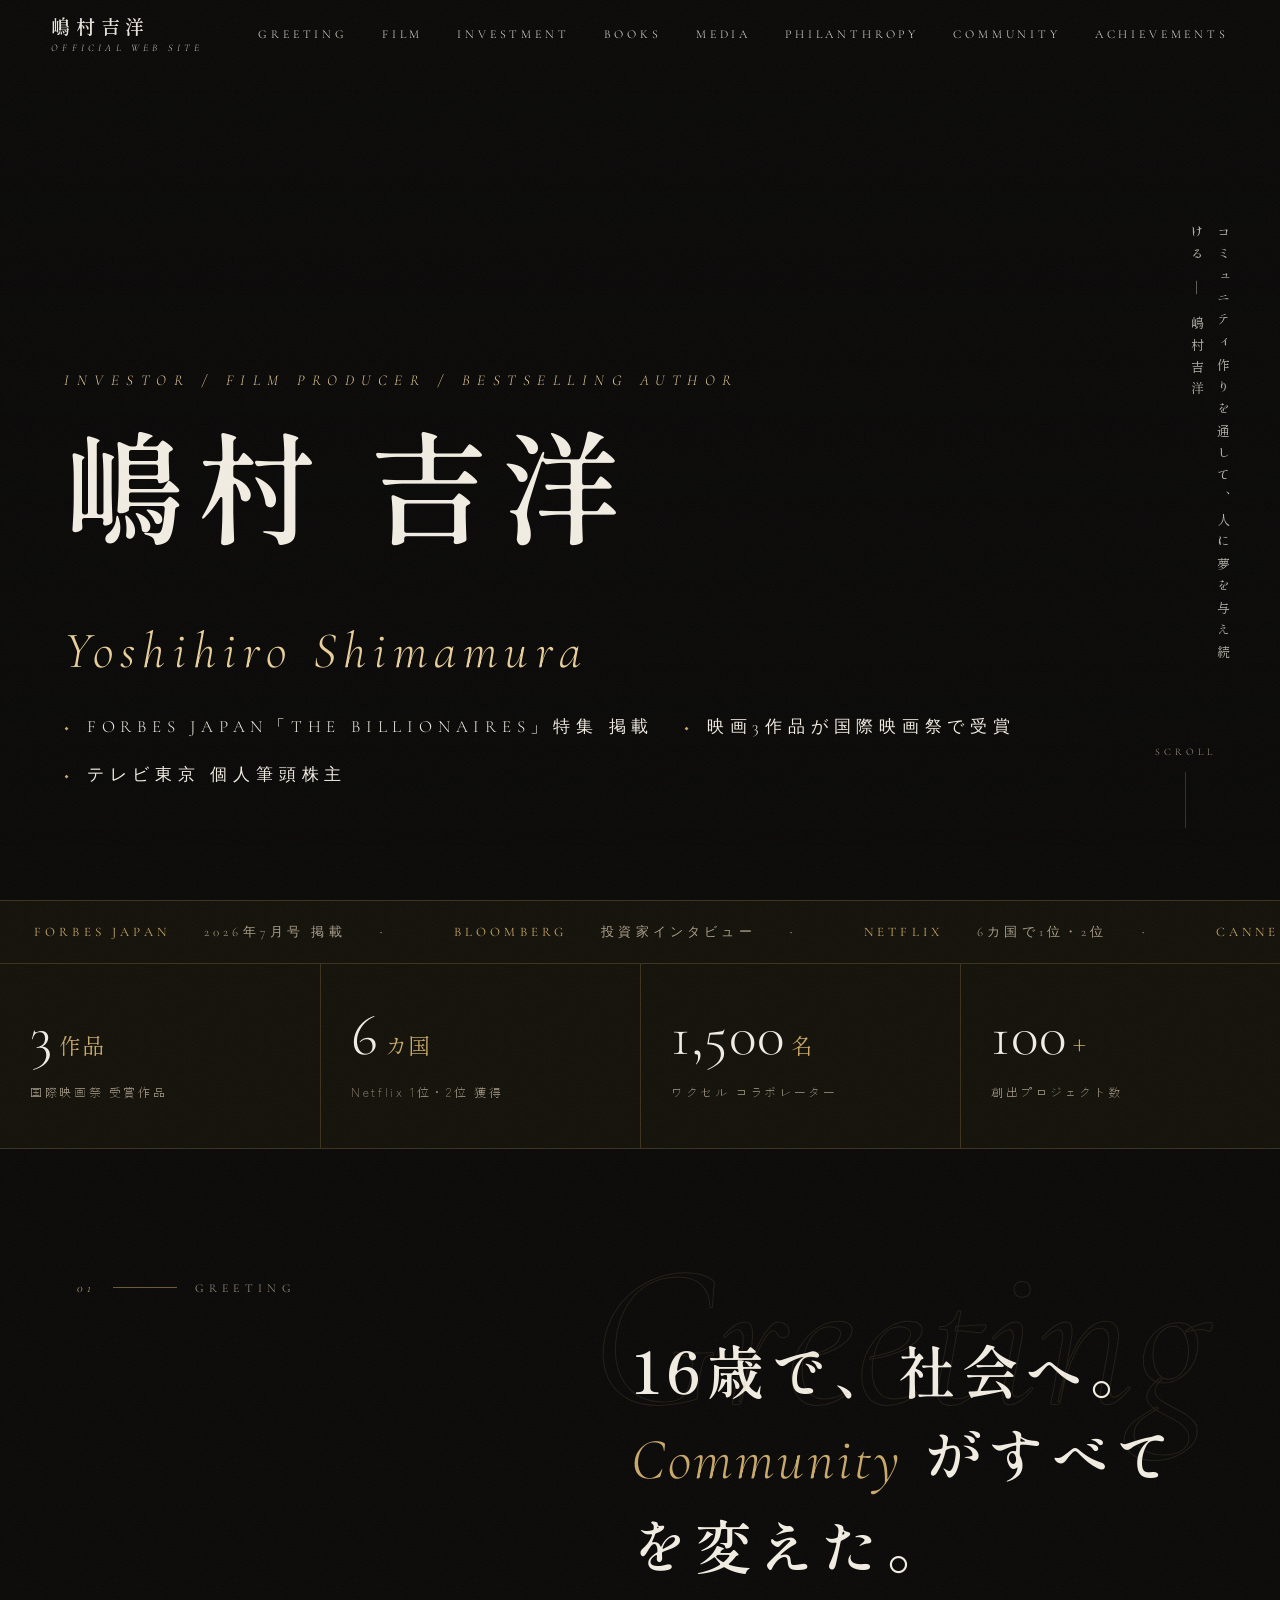
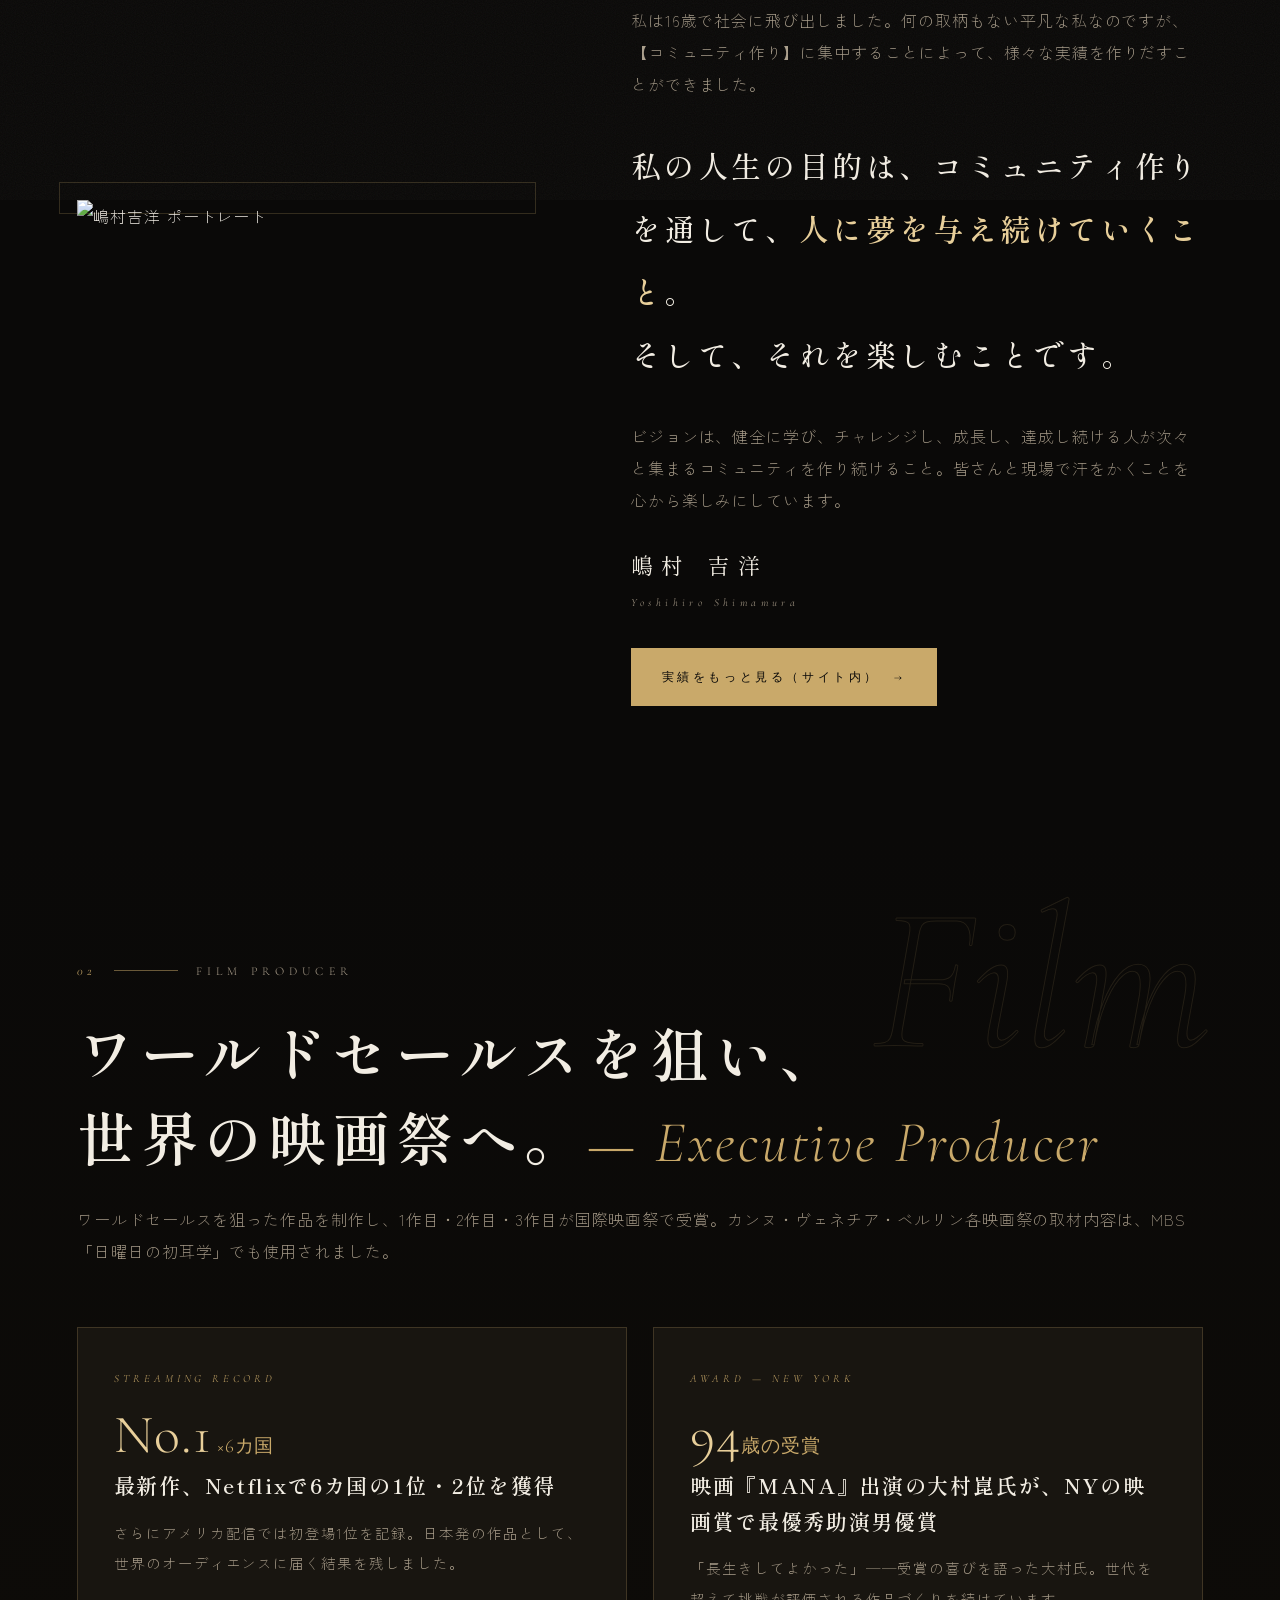
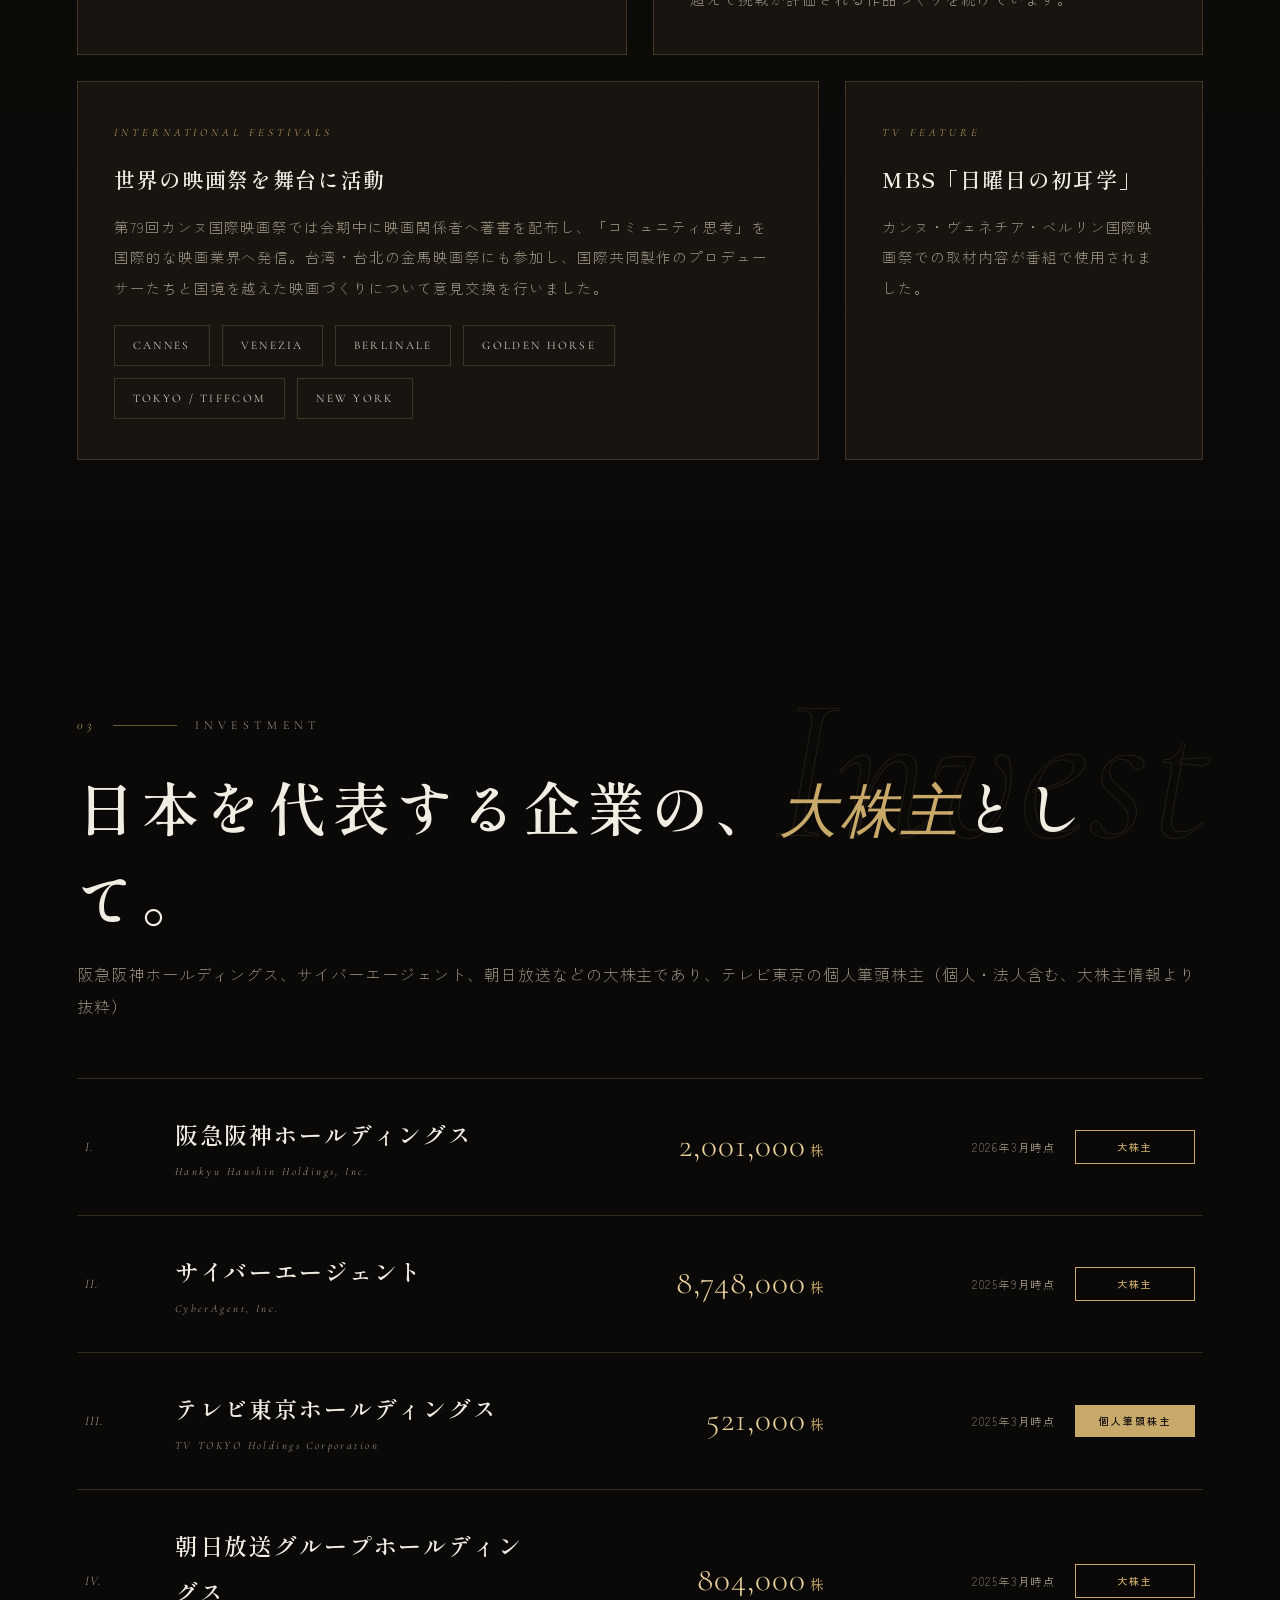
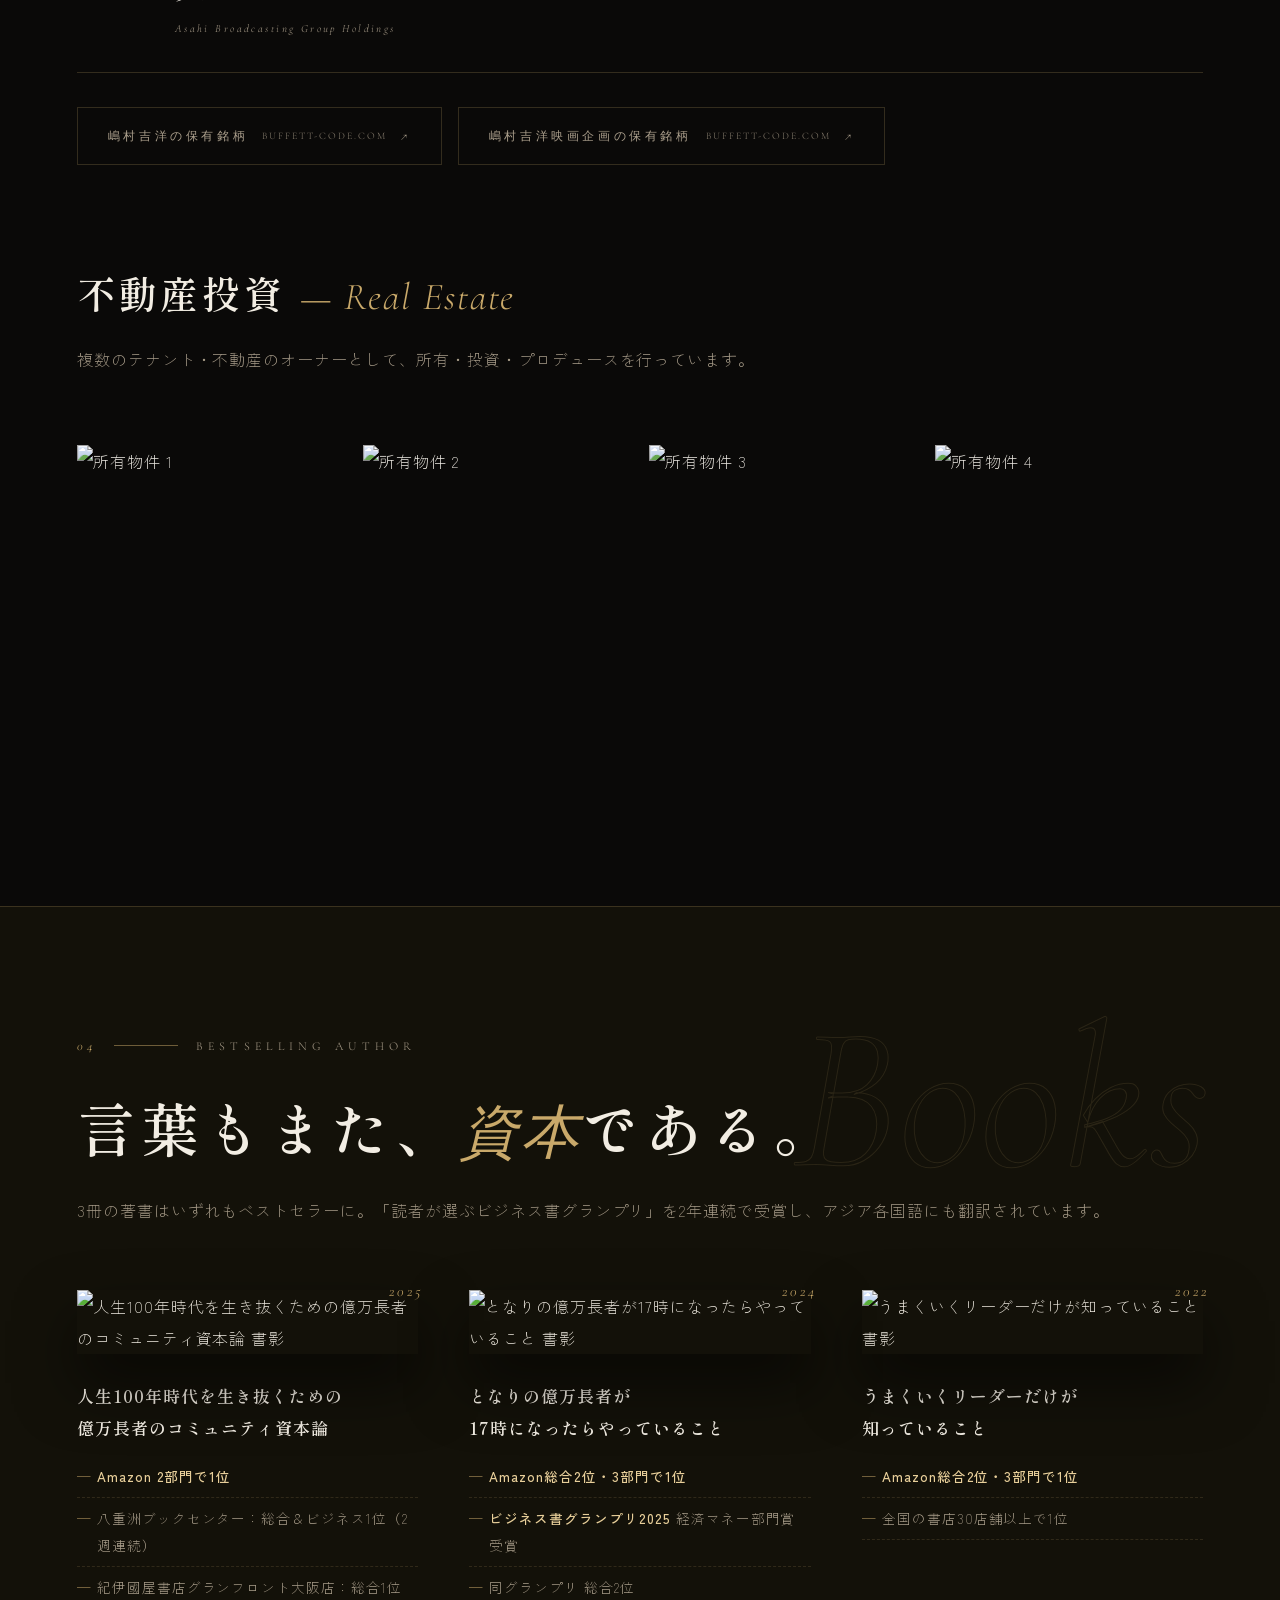
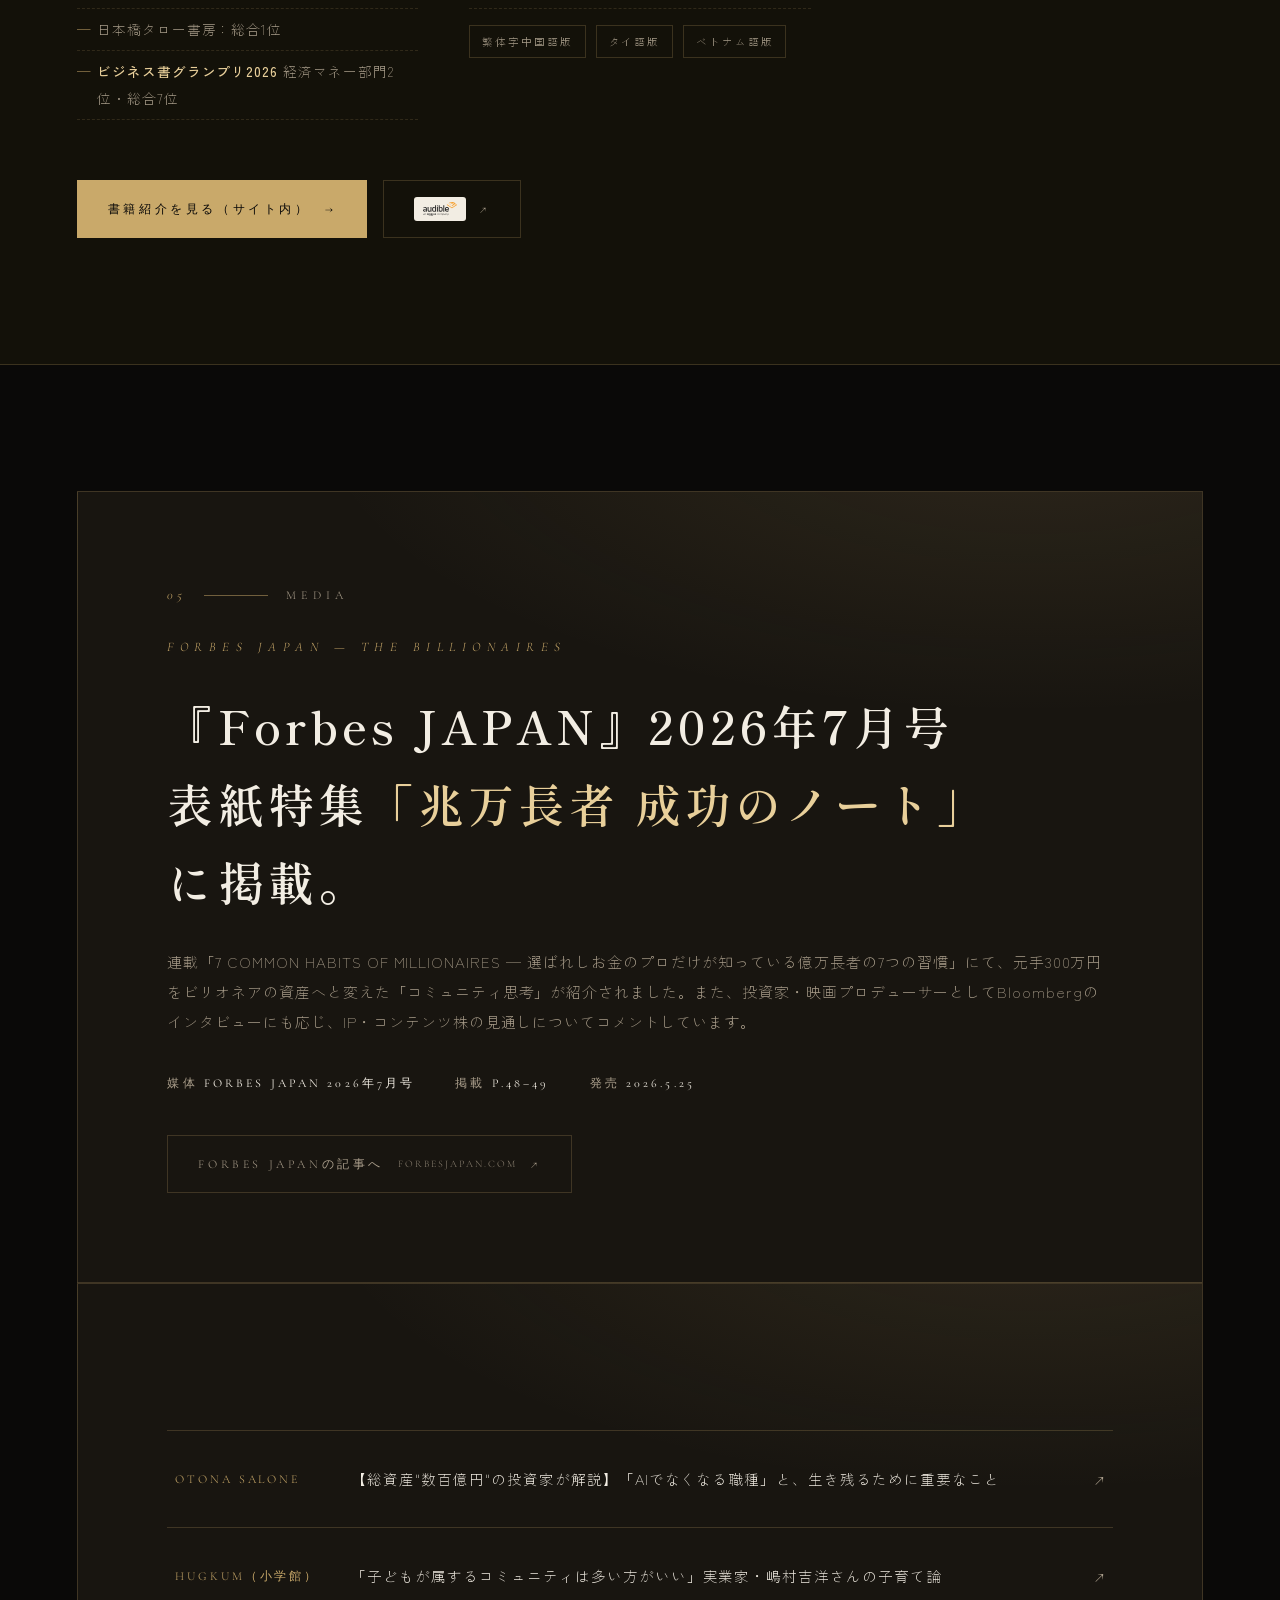
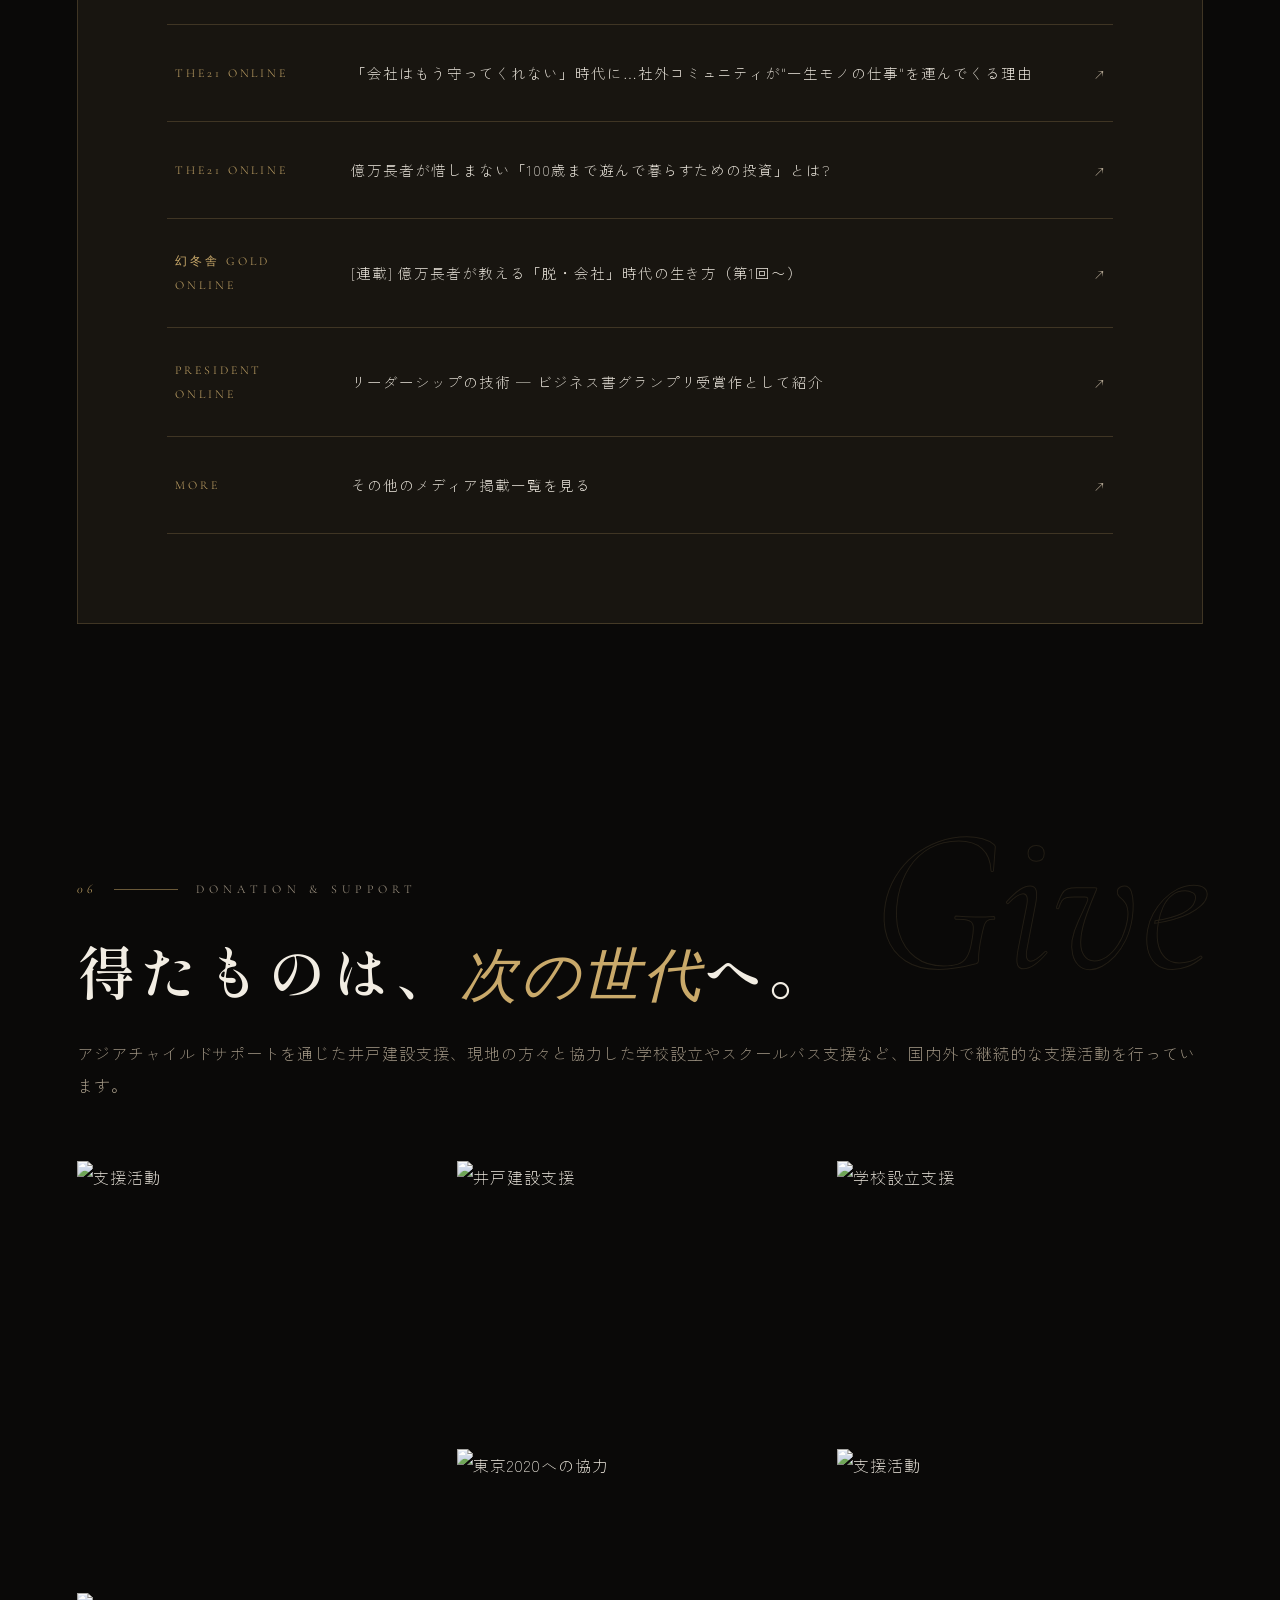
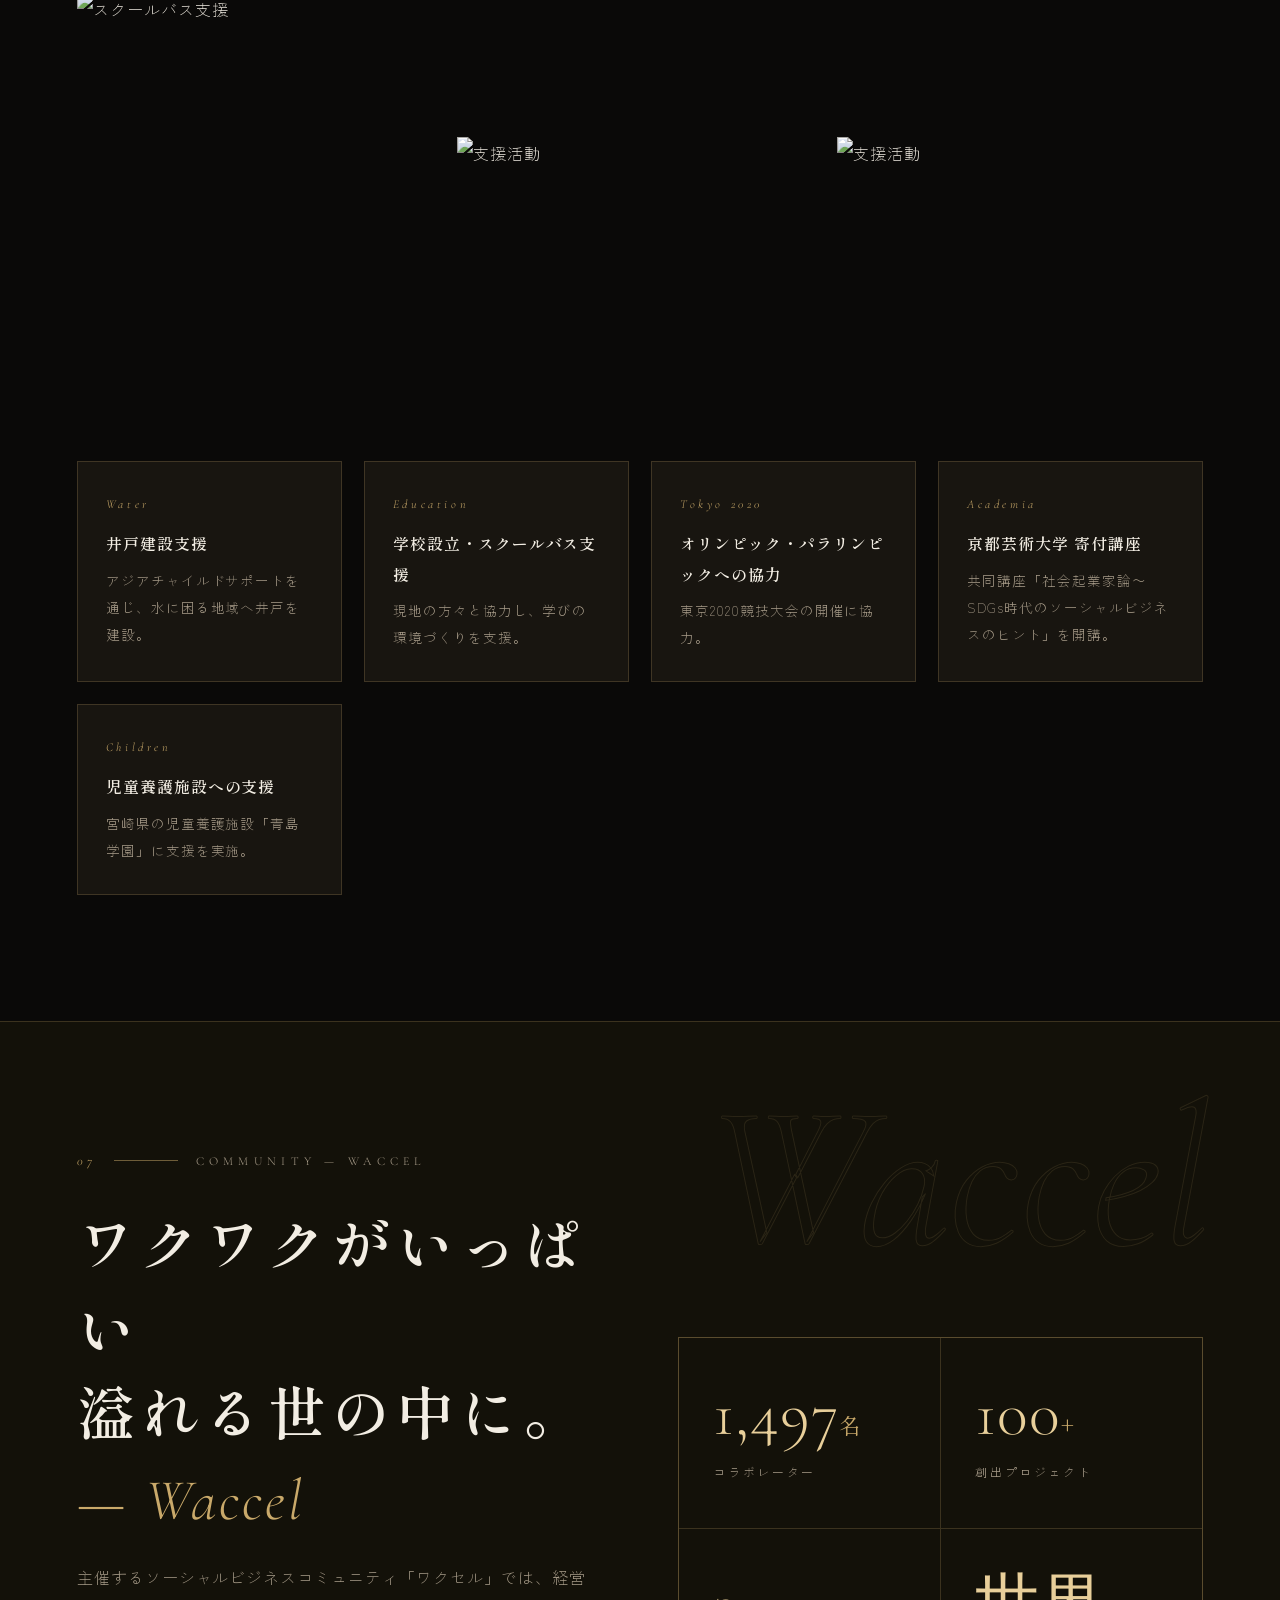
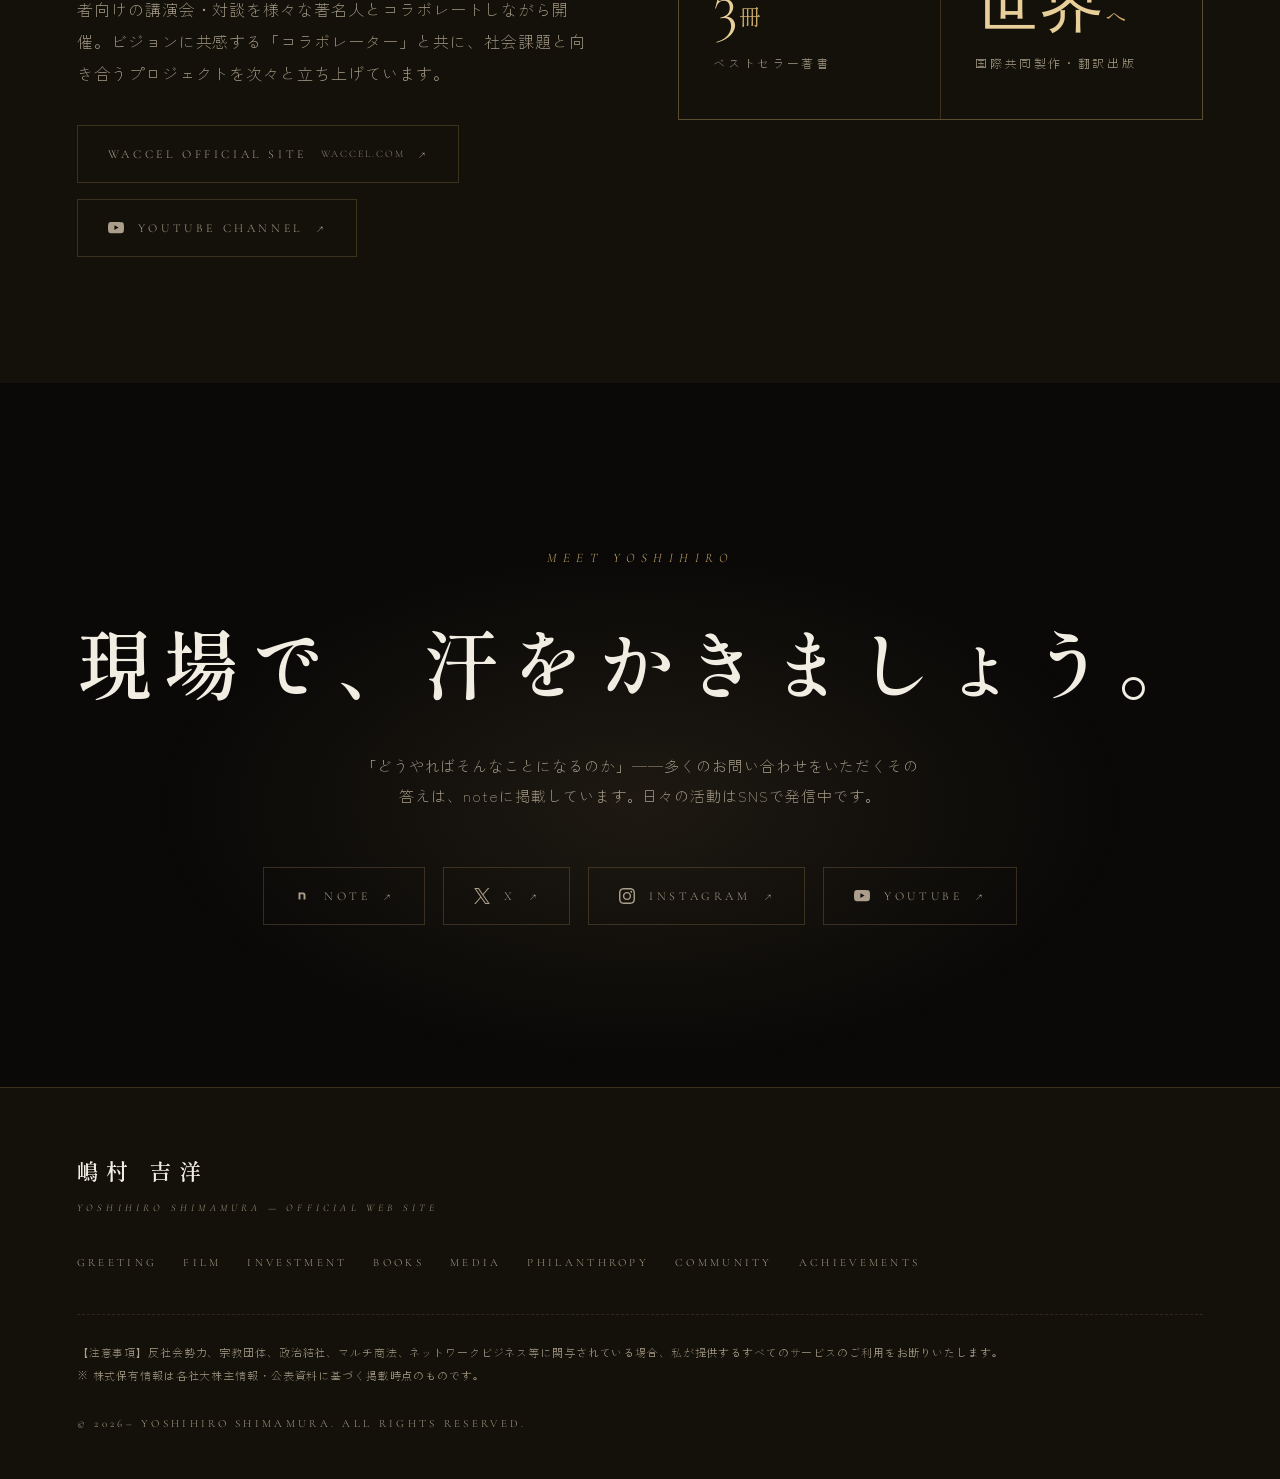
==== commit 0a44846e: "Remove holdings valuation stat from homepage numbers strip Co-Authored-By: Claude Sonnet 5 <noreply@" ====
--- a/docs/index.html
+++ b/docs/index.html
@@ -93,7 +93,6 @@
     <div class="num rv d1"><div class="v"><span class="cnt" data-to="6">0</span><span class="u">カ国</span></div><div class="l">Netflix 1位・2位 獲得</div></div>
     <div class="num rv d2"><div class="v"><span class="cnt" data-to="1500" data-comma="1">0</span><span class="u">名</span></div><div class="l">ワクセル コラボレーター</div></div>
     <div class="num rv d3"><div class="v"><span class="cnt" data-to="100">0</span><span class="u">+</span></div><div class="l">創出プロジェクト数</div></div>
-    <div class="num rv d4"><div class="v">数百<span class="u">億円</span></div><div class="l">保有株式の評価額 ※公表ベース</div></div>
   </div>
 </div>
 
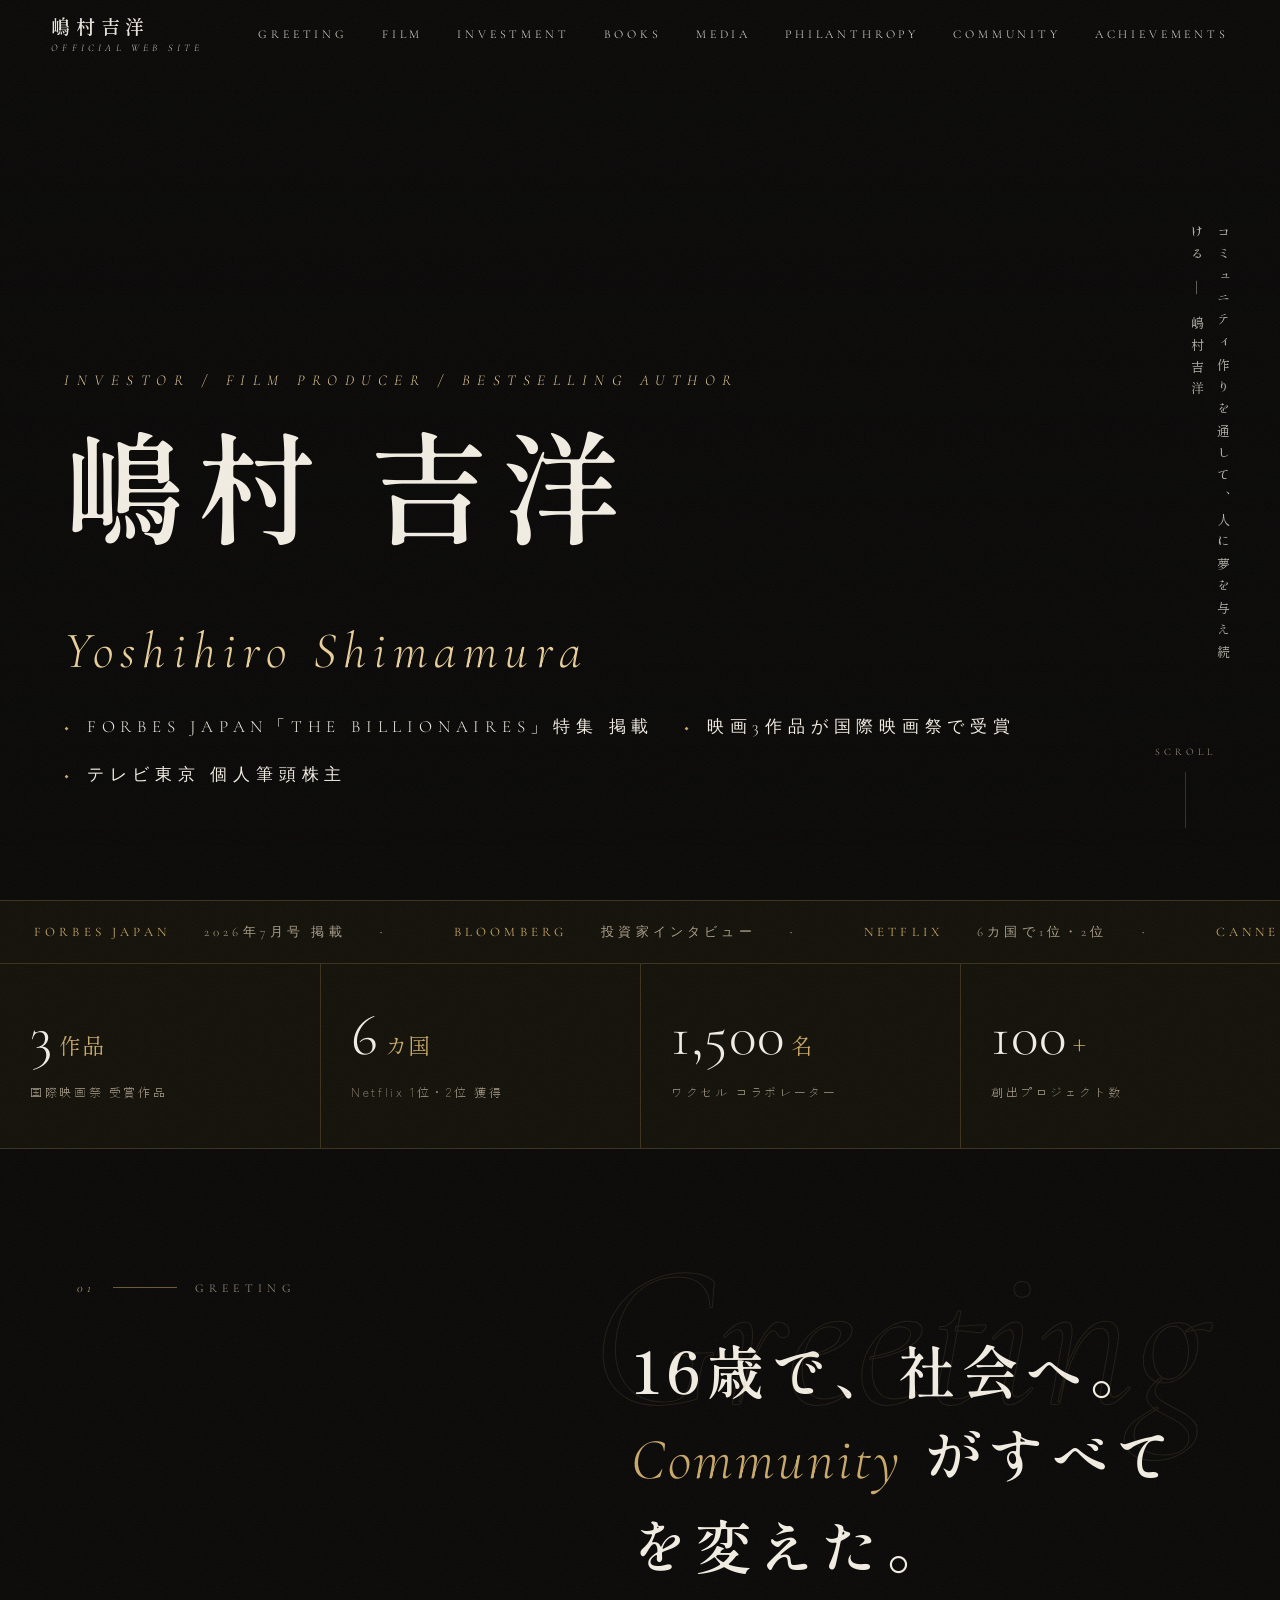
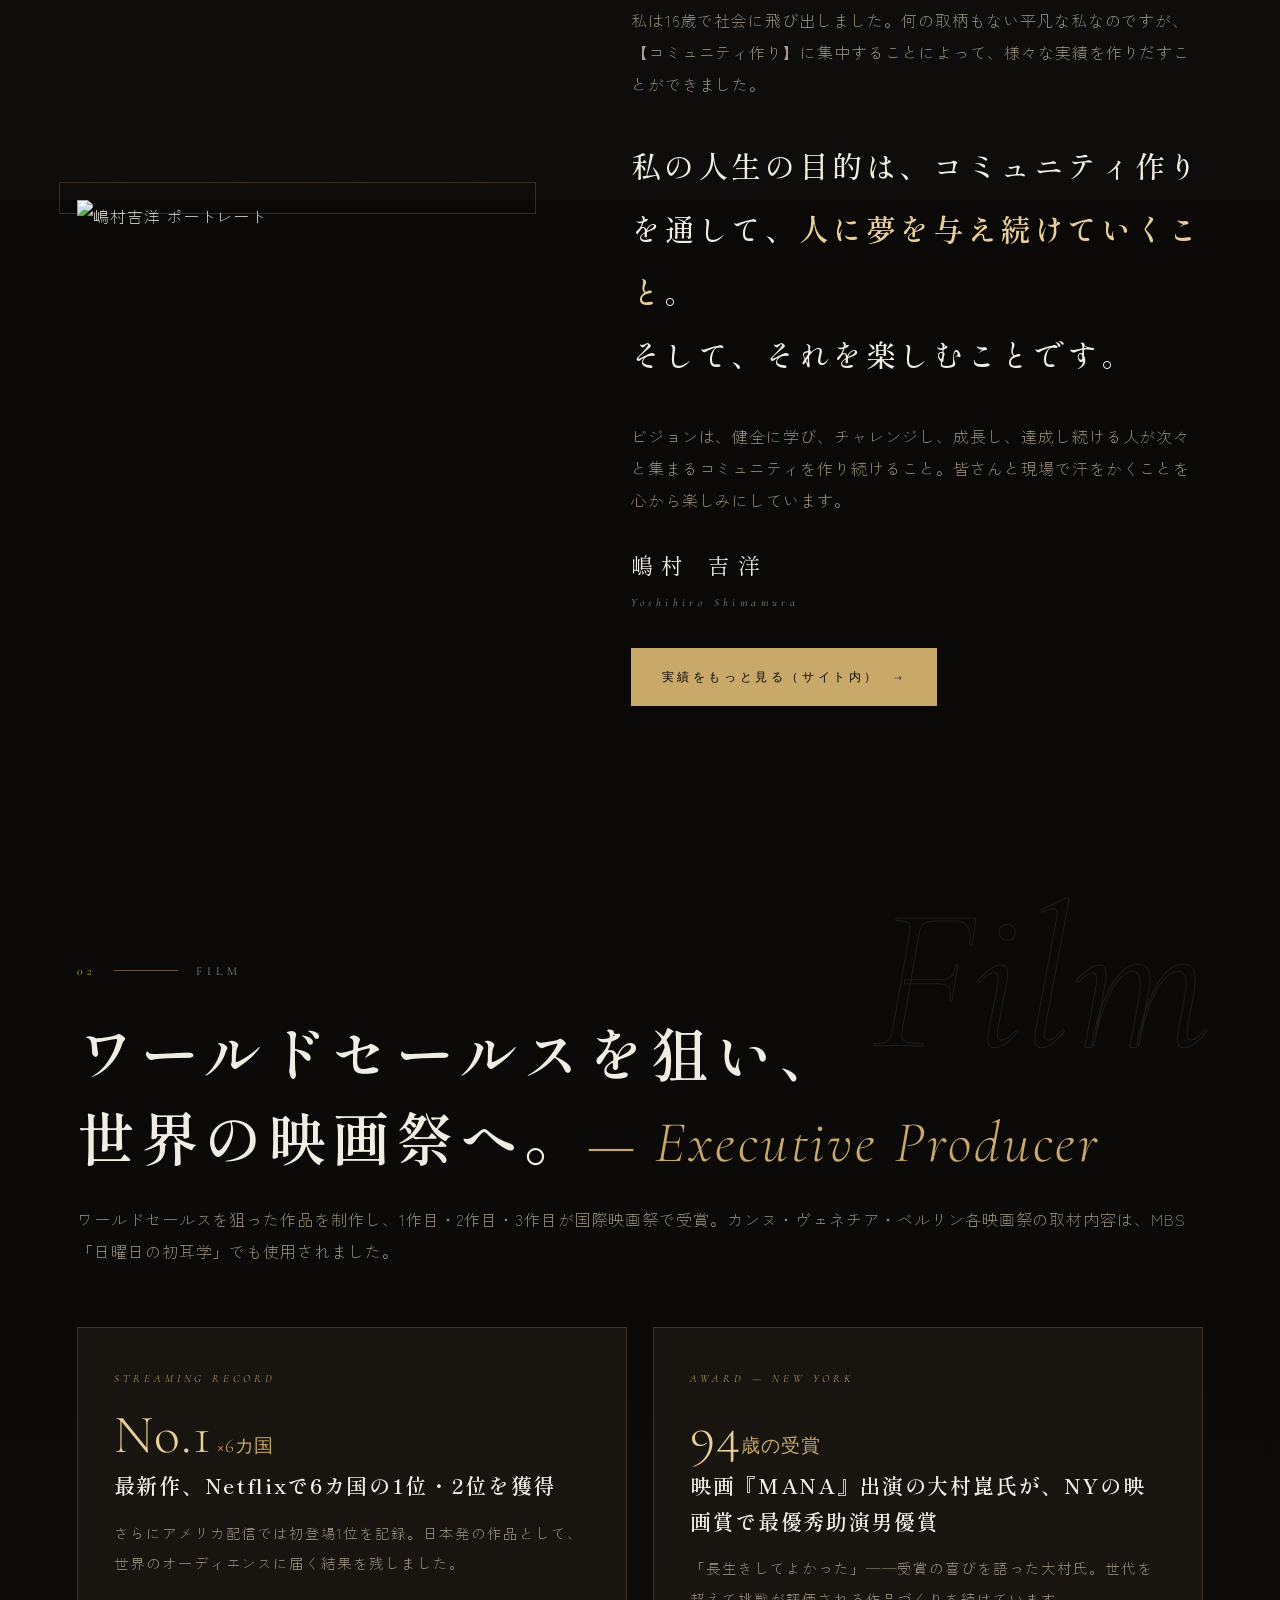
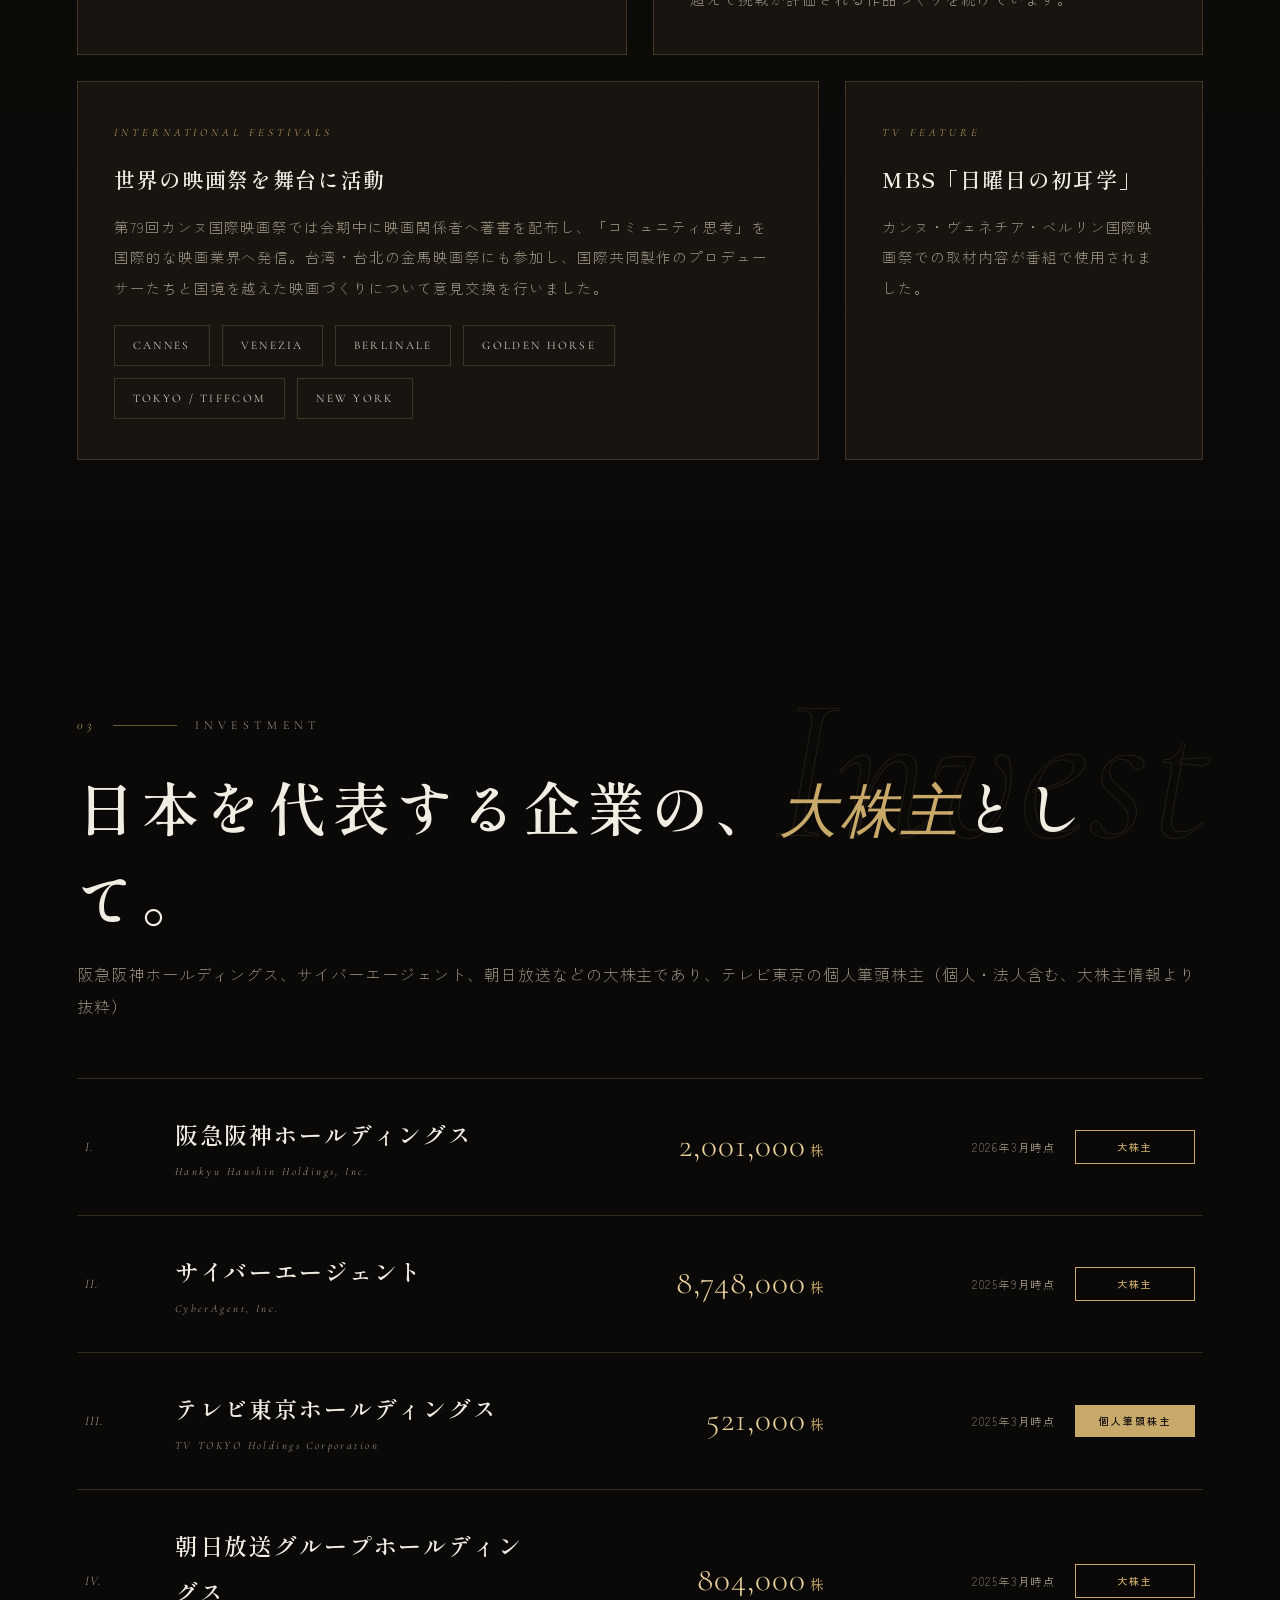
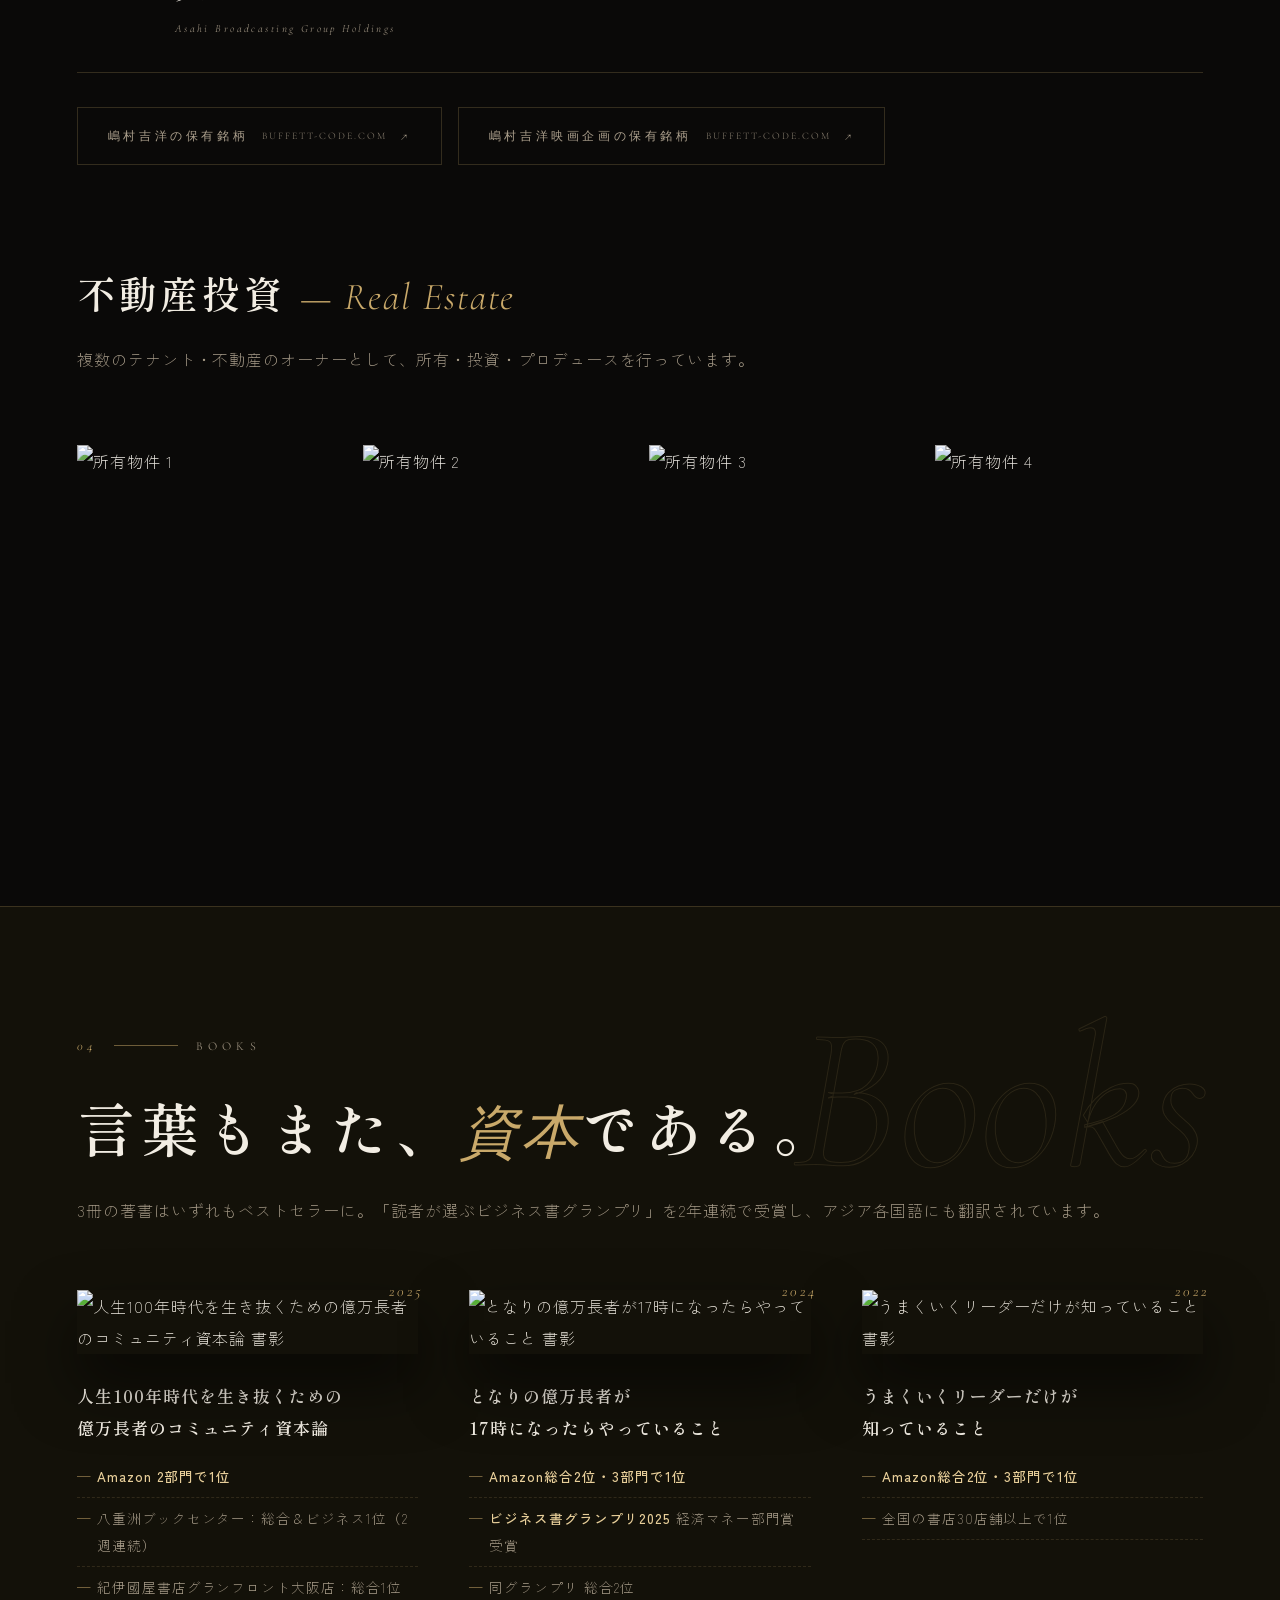
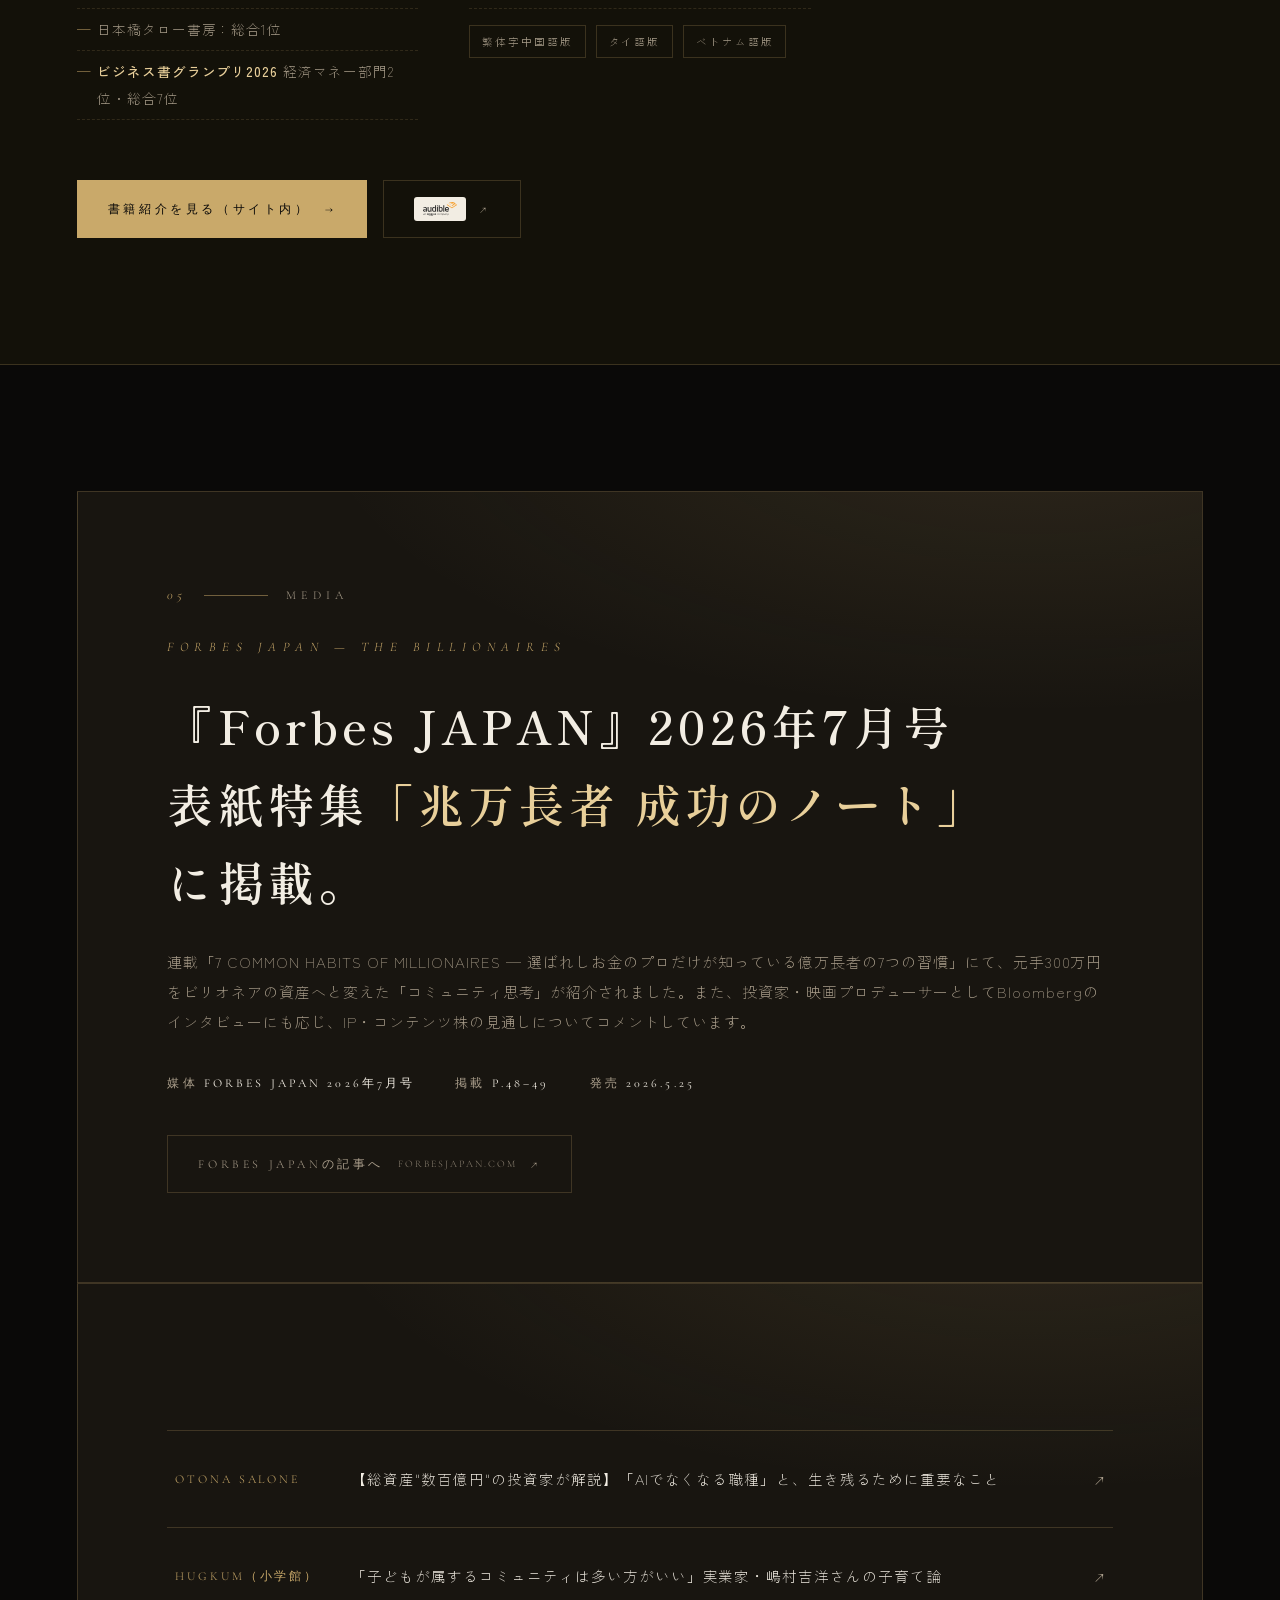
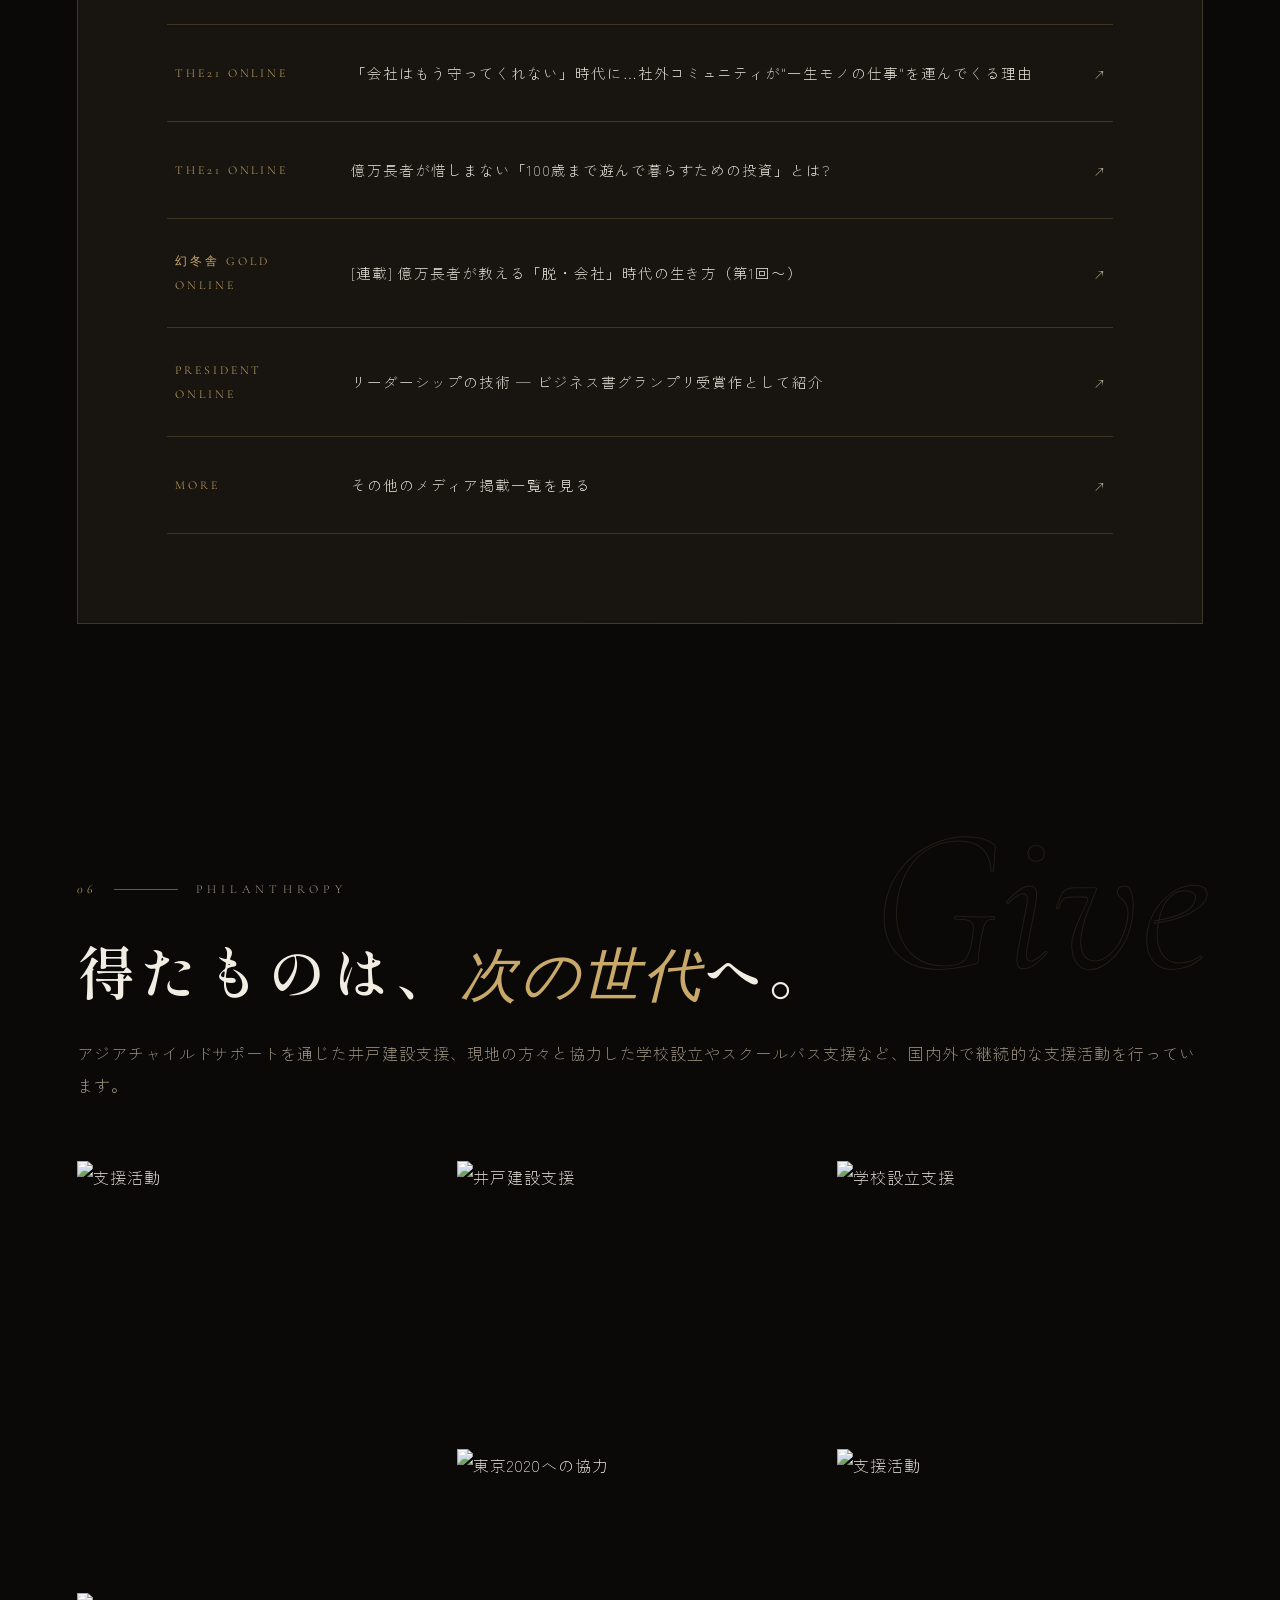
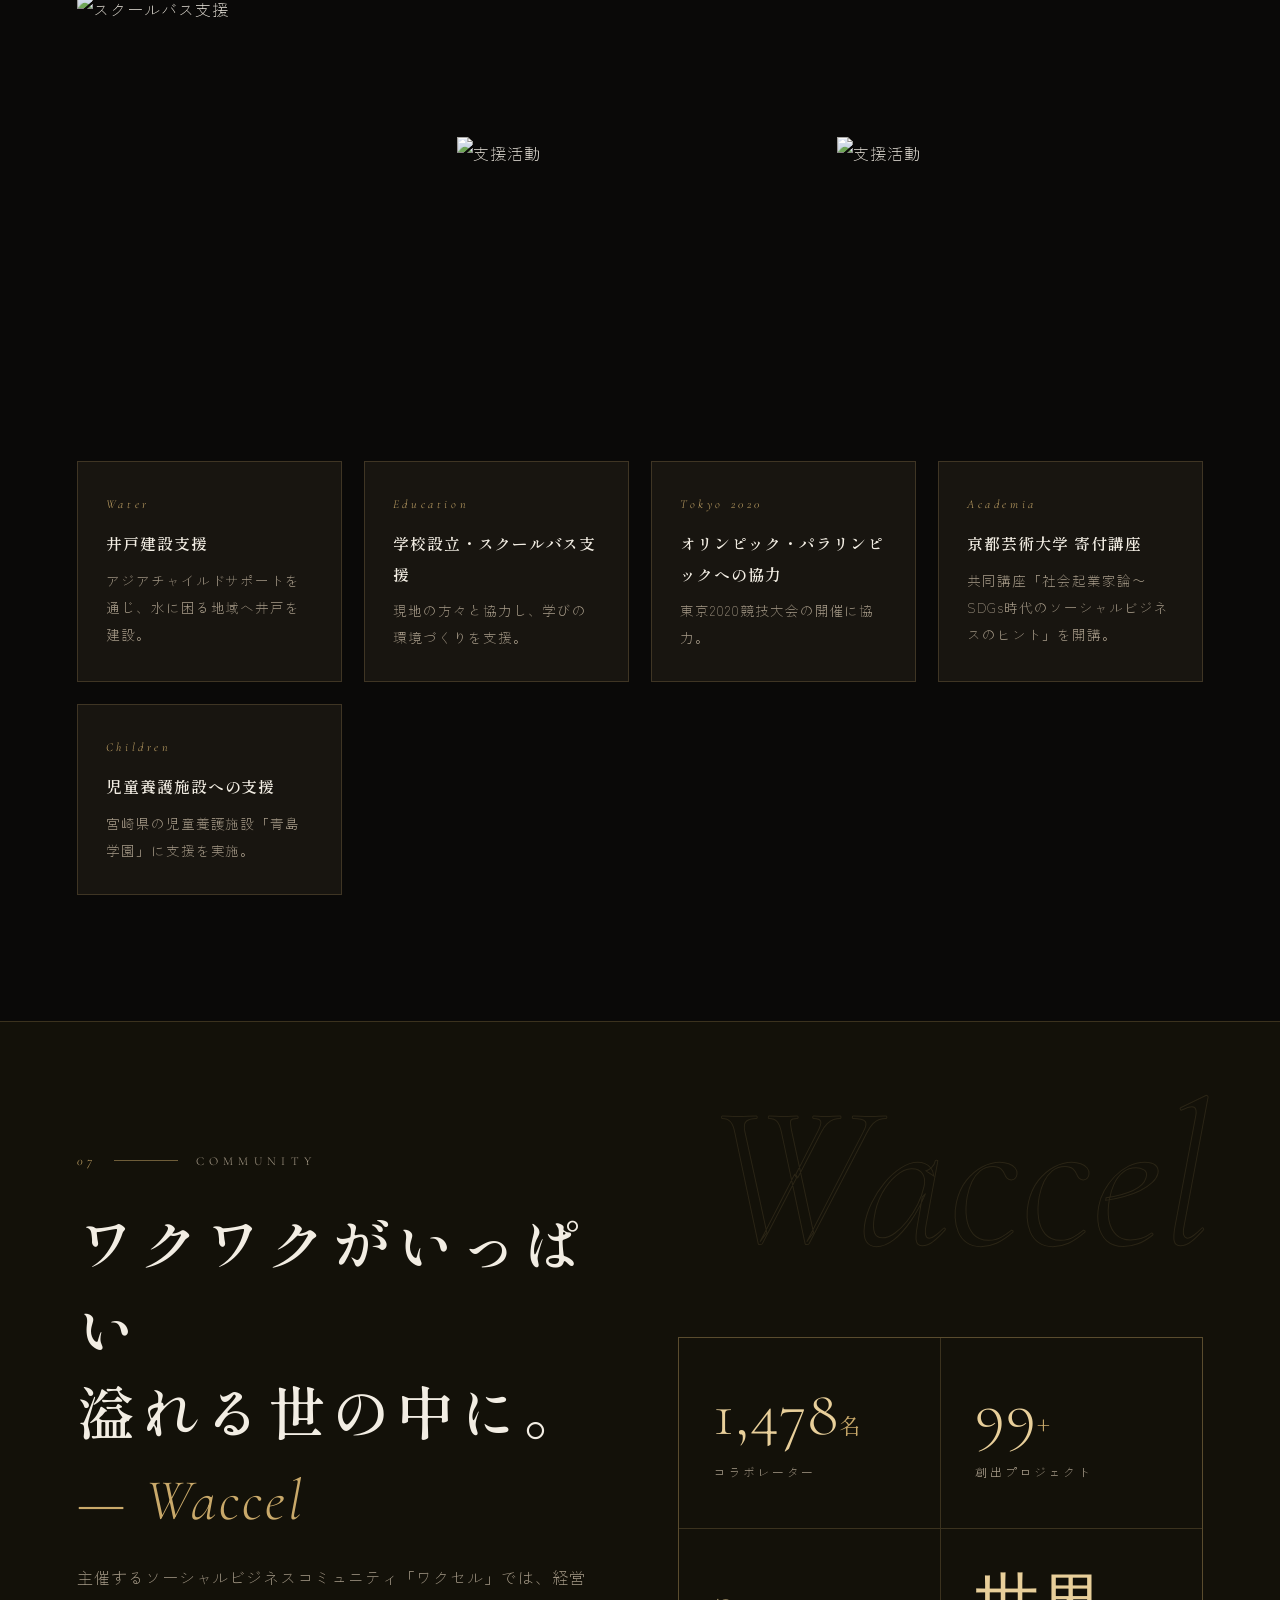
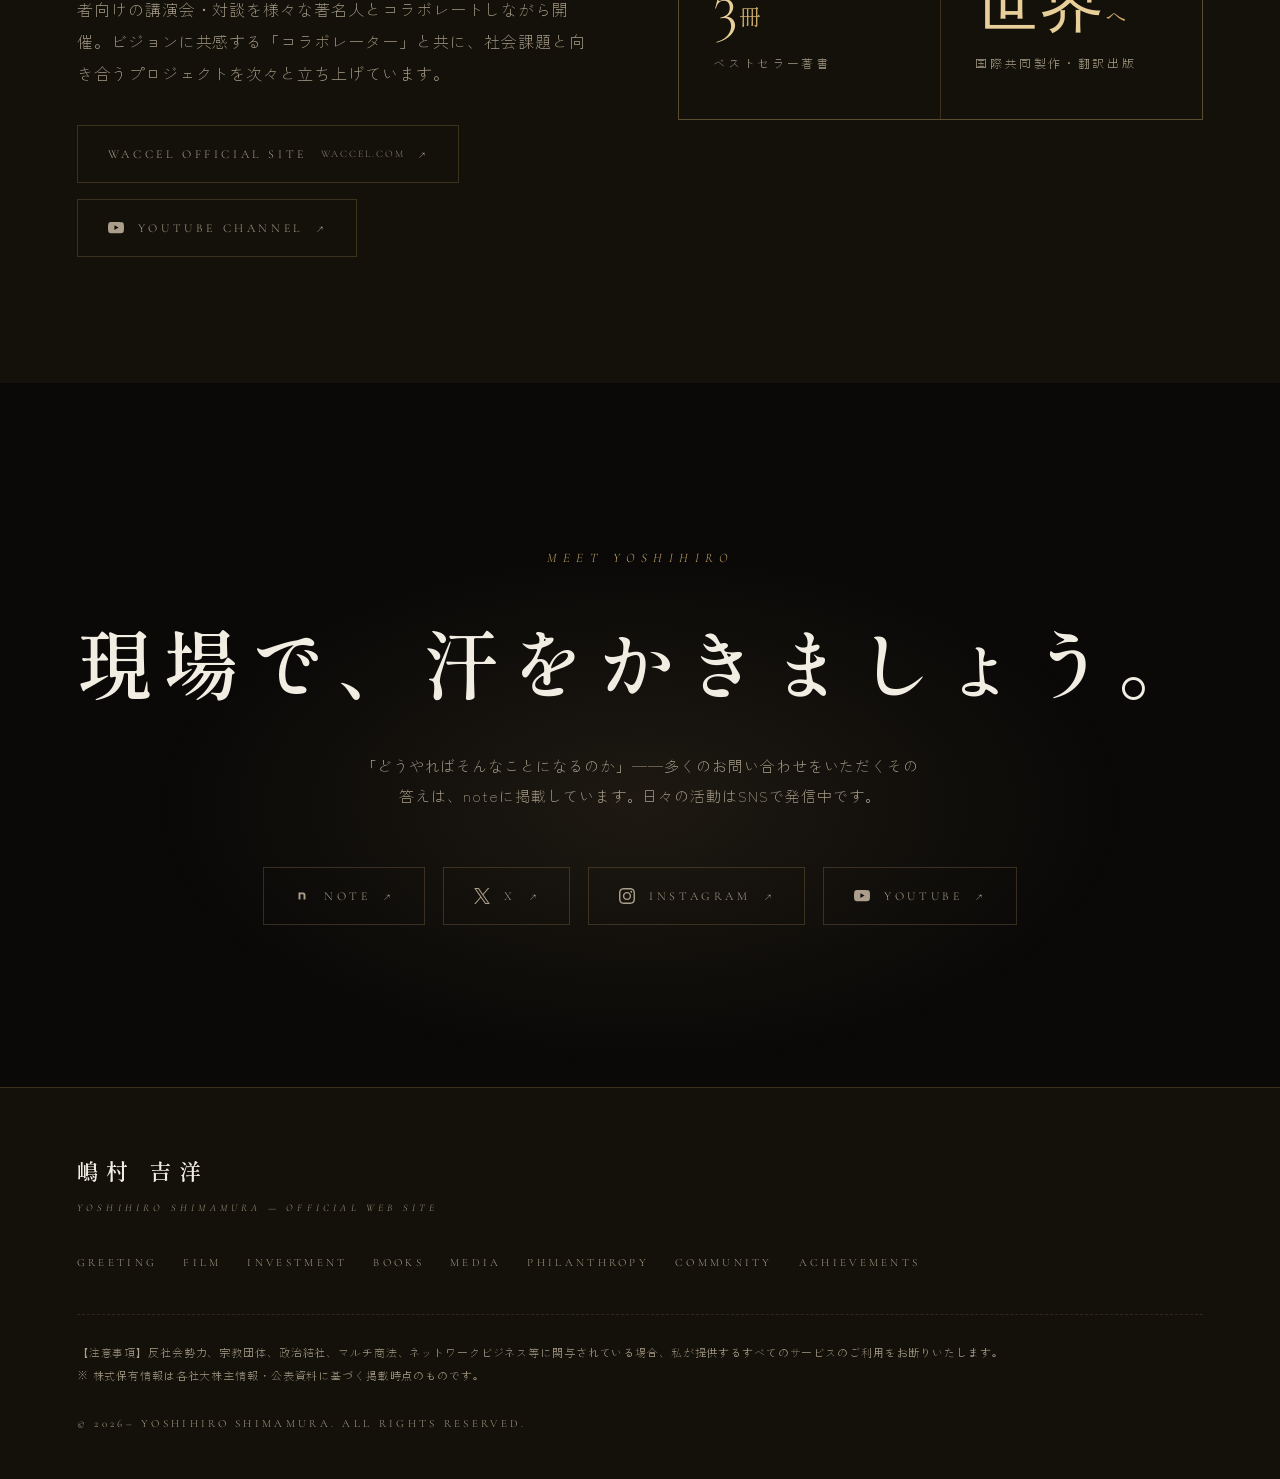
==== commit 4ae4b64c: "Simplify section eyebrow labels and update shareholding date Shortens the Film/Books/Philanthropy/Co" ====
--- a/docs/index.html
+++ b/docs/index.html
@@ -124,7 +124,7 @@
 <section class="film" id="film">
   <div class="container">
     <span class="ghost">Film</span>
-    <div class="eyebrow rv"><span class="no">02</span><span class="rule"></span><span class="lab">Film Producer</span></div>
+    <div class="eyebrow rv"><span class="no">02</span><span class="rule"></span><span class="lab">Film</span></div>
     <h2 class="title mask"><span>ワールドセールスを狙い、<br>世界の映画祭へ。<em>— Executive Producer</em></span></h2>
     <p class="lead rv">ワールドセールスを狙った作品を制作し、1作目・2作目・3作目が国際映画祭で受賞。カンヌ・ヴェネチア・ベルリン各映画祭の取材内容は、MBS「日曜日の初耳学」でも使用されました。</p>
 
@@ -218,7 +218,7 @@
 <section class="books" id="books">
   <div class="container">
     <span class="ghost">Books</span>
-    <div class="eyebrow rv"><span class="no">04</span><span class="rule"></span><span class="lab">Bestselling Author</span></div>
+    <div class="eyebrow rv"><span class="no">04</span><span class="rule"></span><span class="lab">Books</span></div>
     <h2 class="title mask"><span>言葉もまた、<em>資本</em>である。</span></h2>
     <p class="lead rv">3冊の著書はいずれもベストセラーに。「読者が選ぶビジネス書グランプリ」を2年連続で受賞し、アジア各国語にも翻訳されています。</p>
 
@@ -325,7 +325,7 @@
 <section class="phil" id="philanthropy">
   <div class="container">
     <span class="ghost">Give</span>
-    <div class="eyebrow rv"><span class="no">06</span><span class="rule"></span><span class="lab">Donation &amp; Support</span></div>
+    <div class="eyebrow rv"><span class="no">06</span><span class="rule"></span><span class="lab">Philanthropy</span></div>
     <h2 class="title mask"><span>得たものは、<em>次の世代</em>へ。</span></h2>
     <p class="lead rv">アジアチャイルドサポートを通じた井戸建設支援、現地の方々と協力した学校設立やスクールバス支援など、国内外で継続的な支援活動を行っています。</p>
 
@@ -354,7 +354,7 @@
 <section class="comm" id="community">
   <div class="container">
     <span class="ghost">Waccel</span>
-    <div class="eyebrow rv"><span class="no">07</span><span class="rule"></span><span class="lab">Community — Waccel</span></div>
+    <div class="eyebrow rv"><span class="no">07</span><span class="rule"></span><span class="lab">Community</span></div>
     <div class="commgrid">
       <div>
         <h2 class="title mask"><span>ワクワクがいっぱい<br>溢れる世の中に。<em>— Waccel</em></span></h2>
